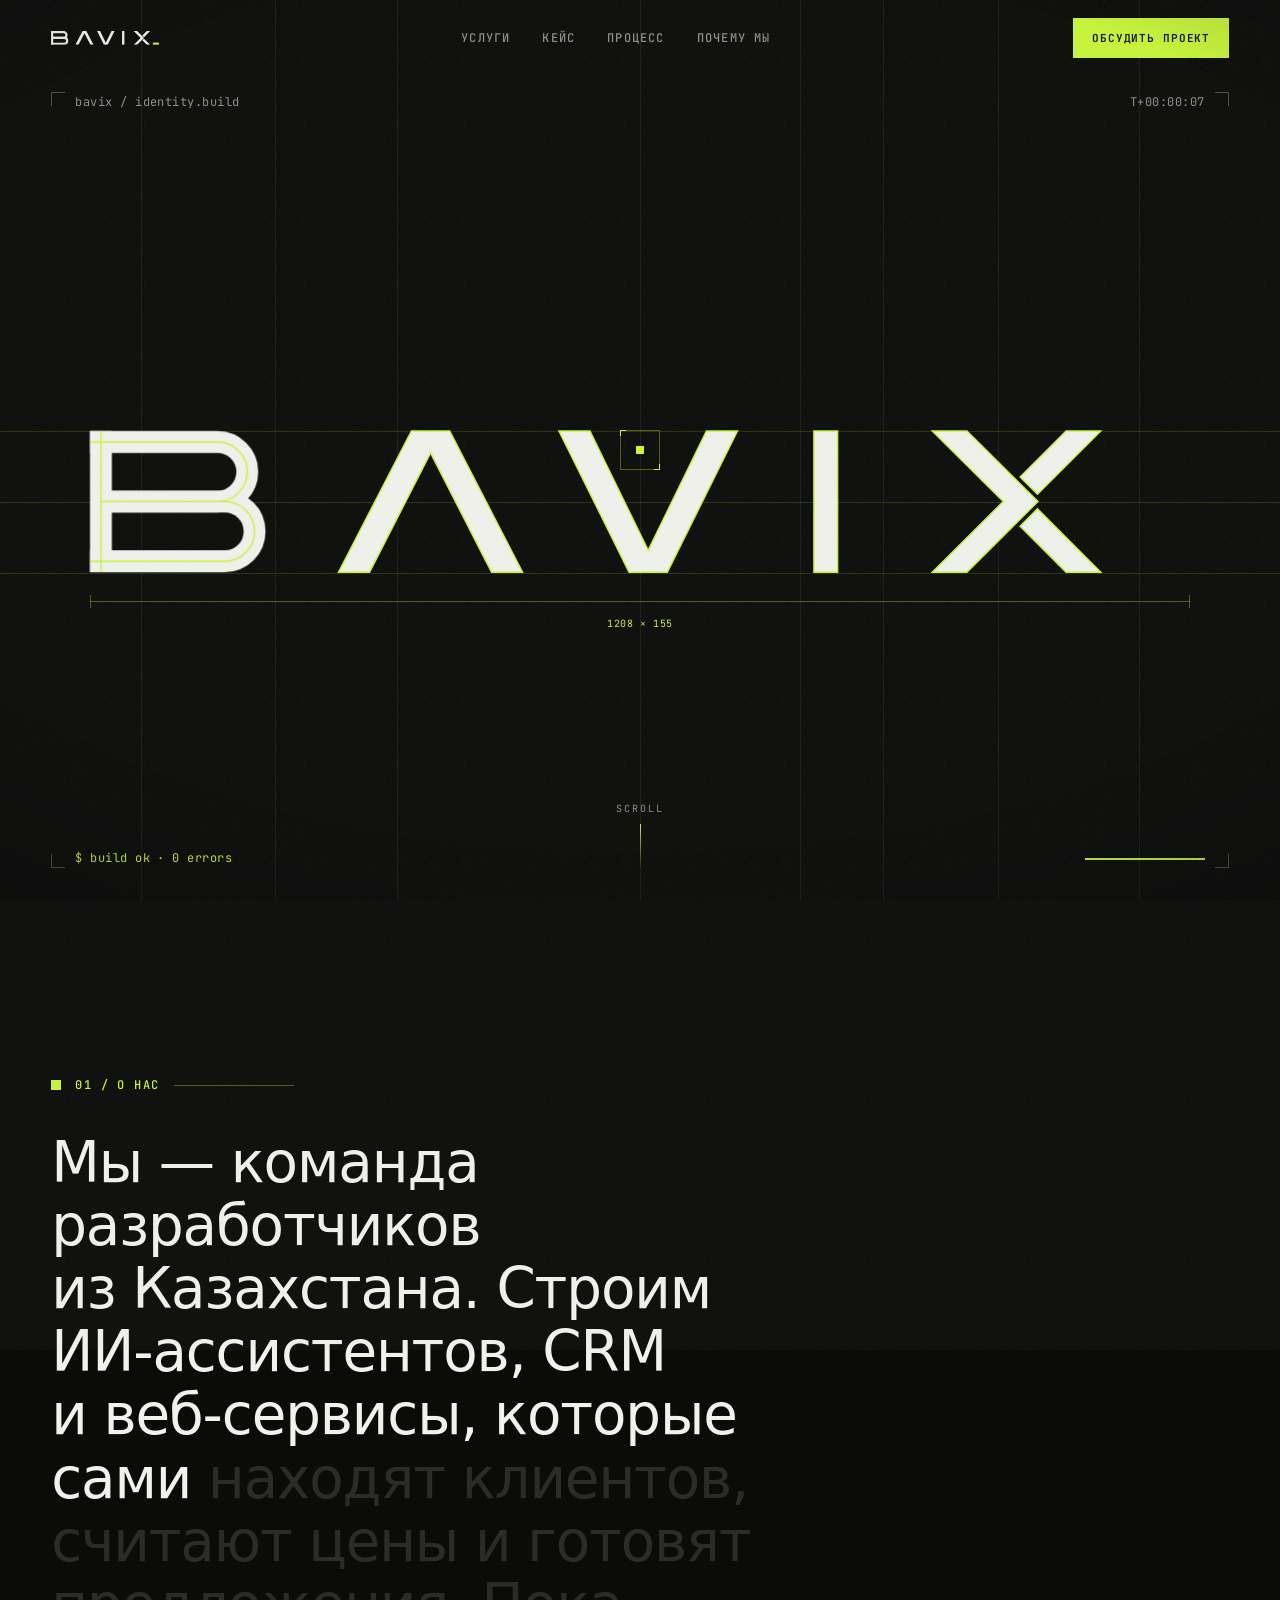
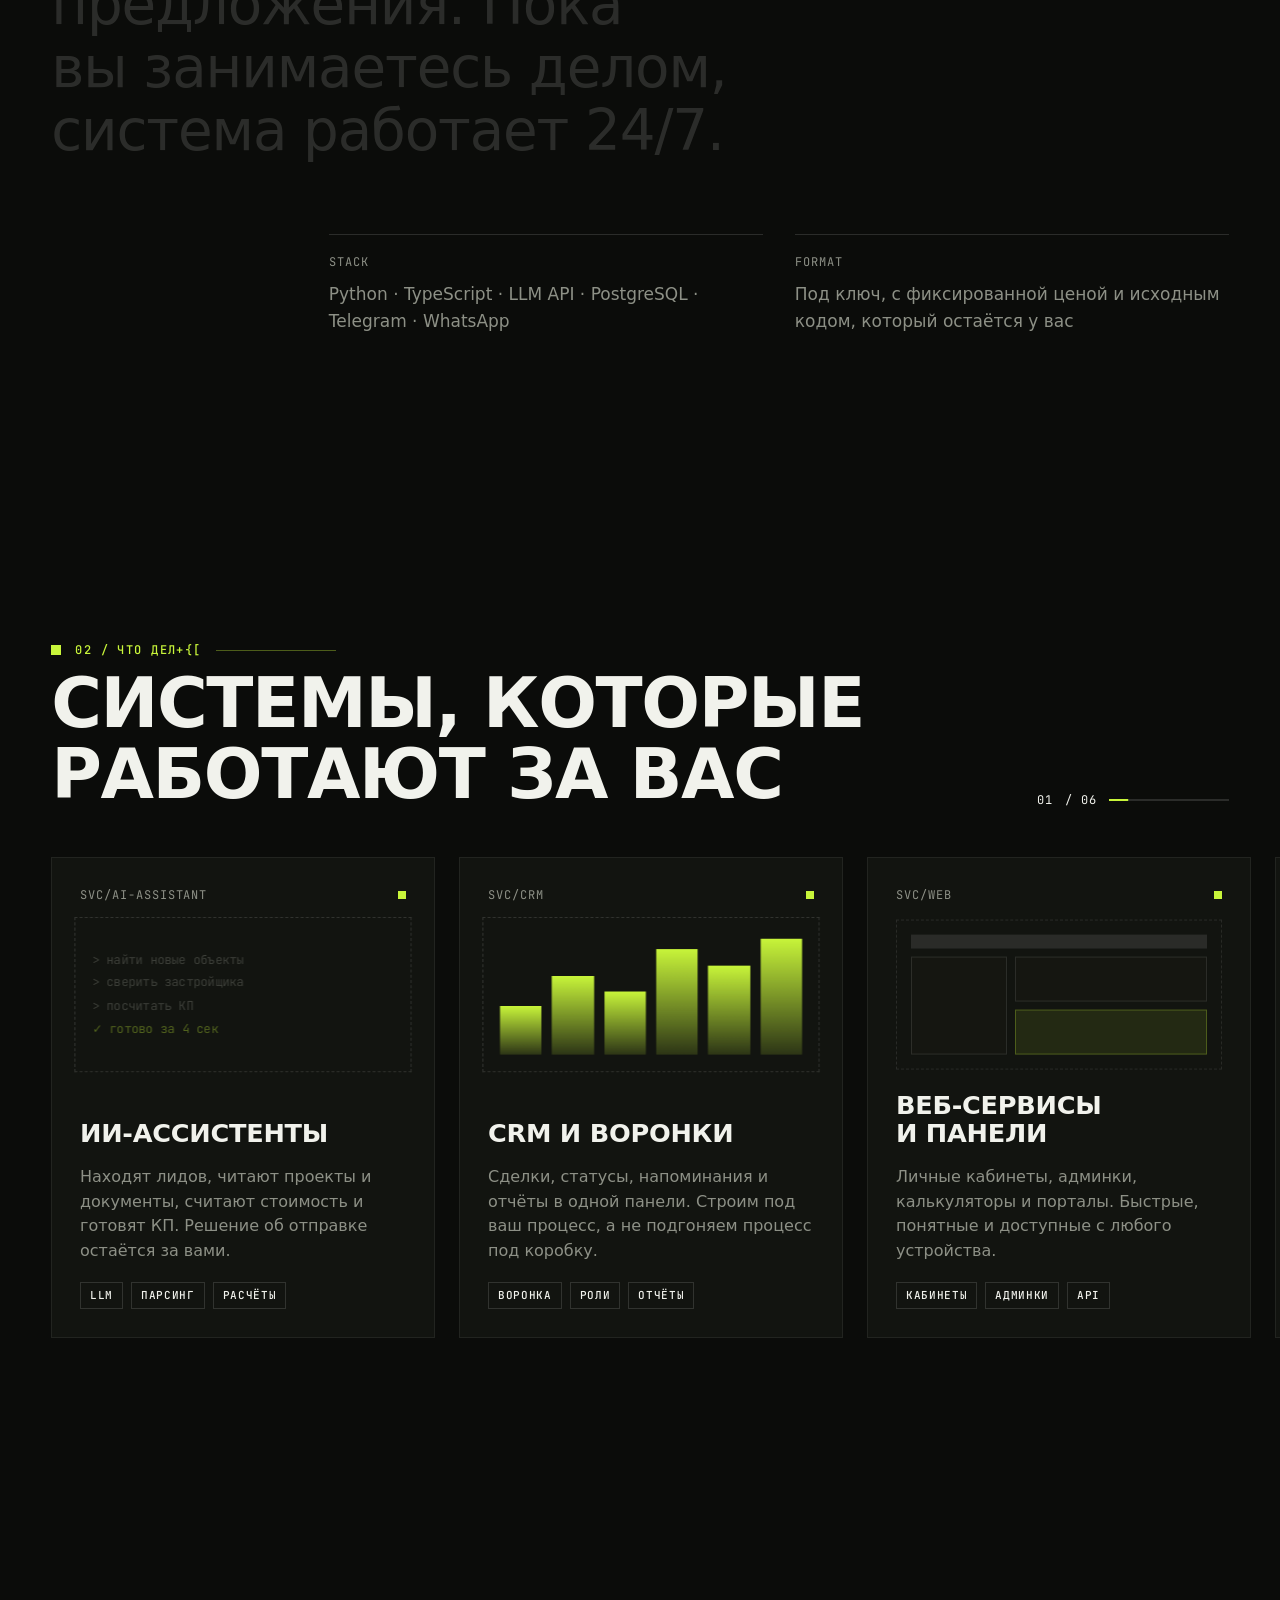
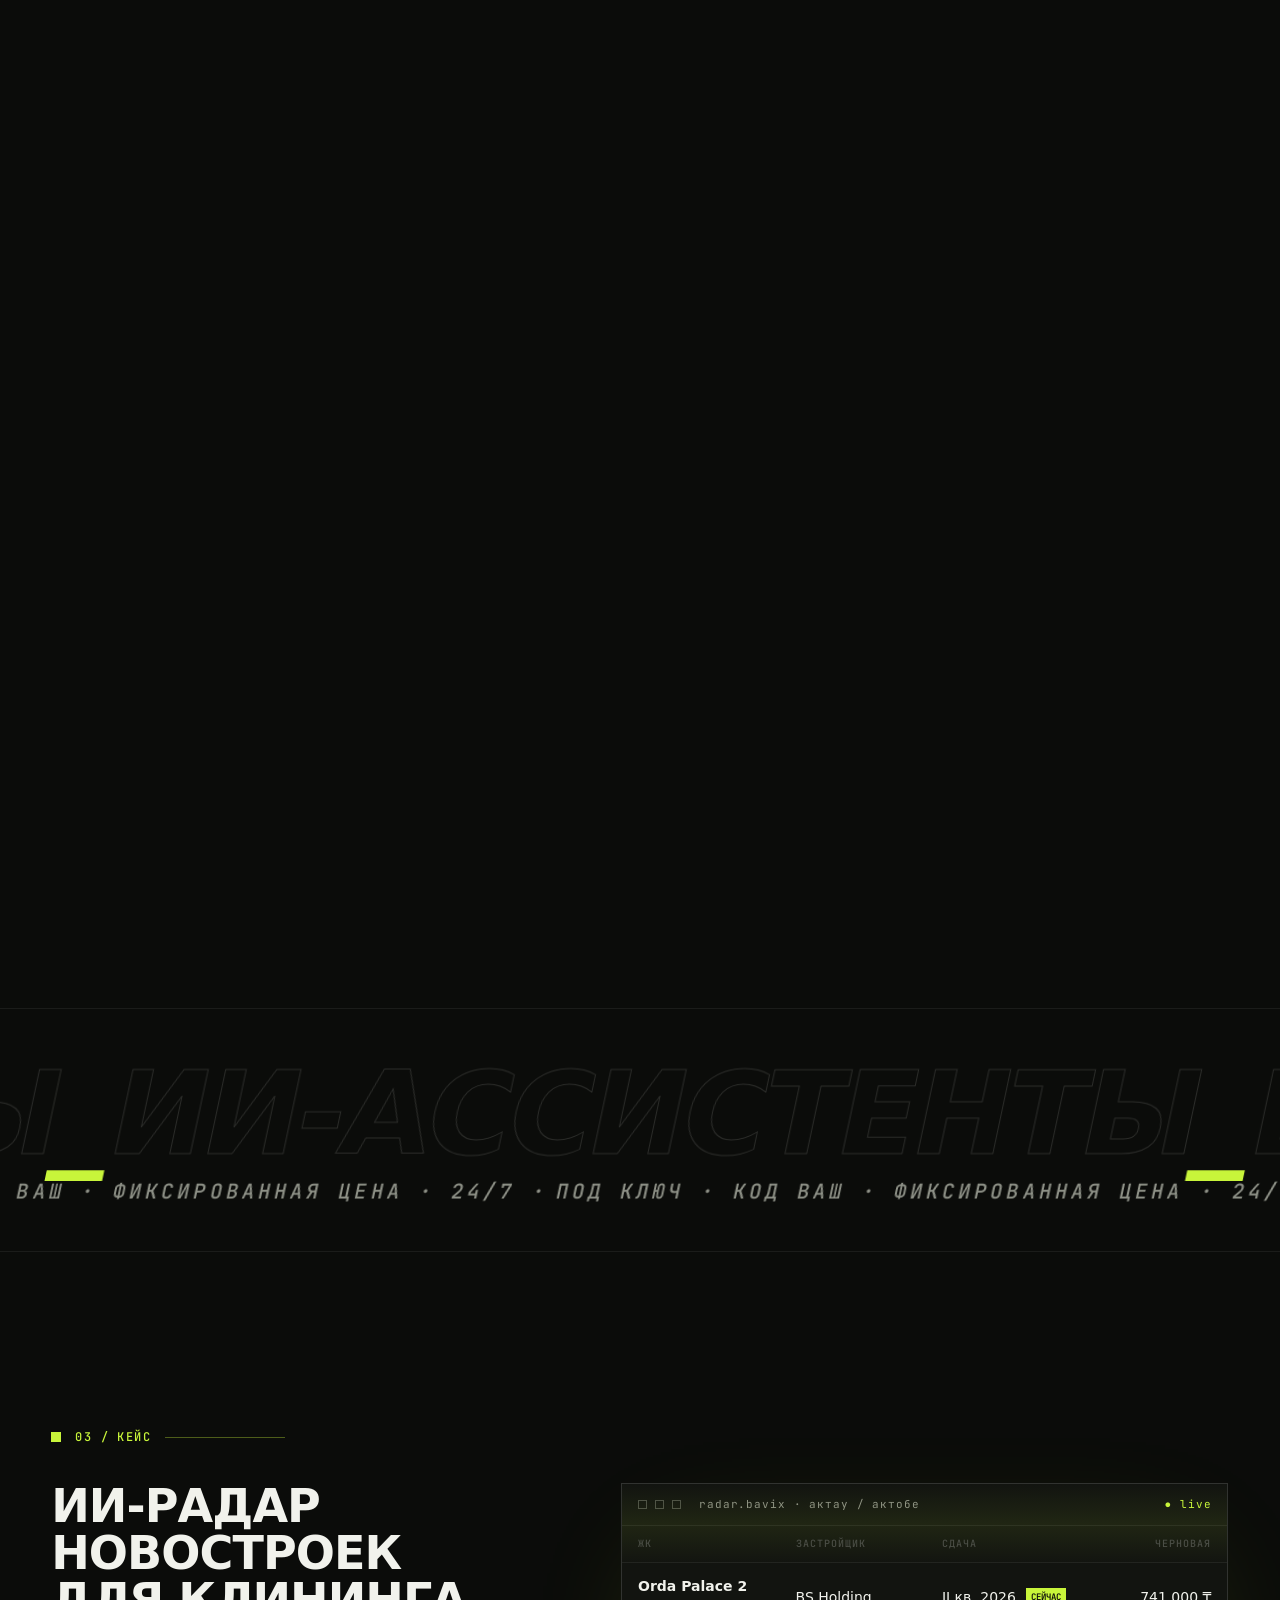
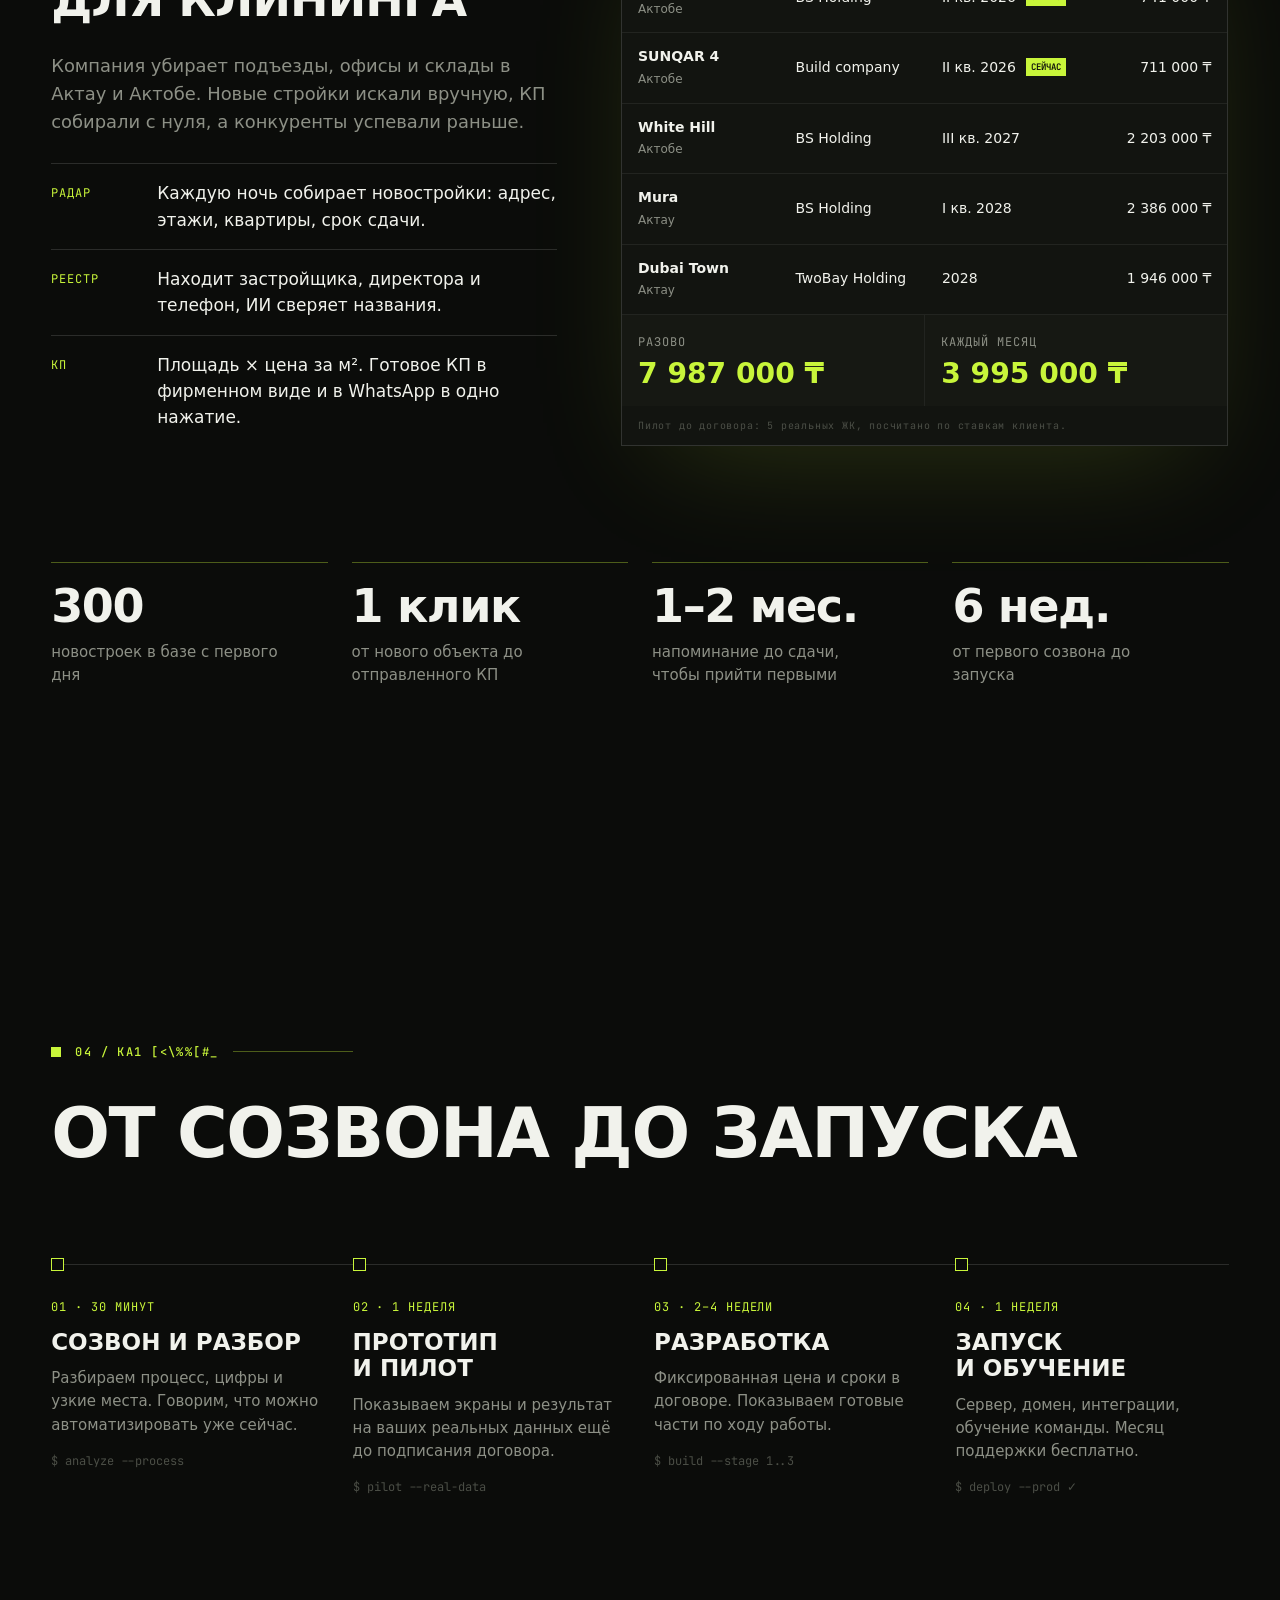
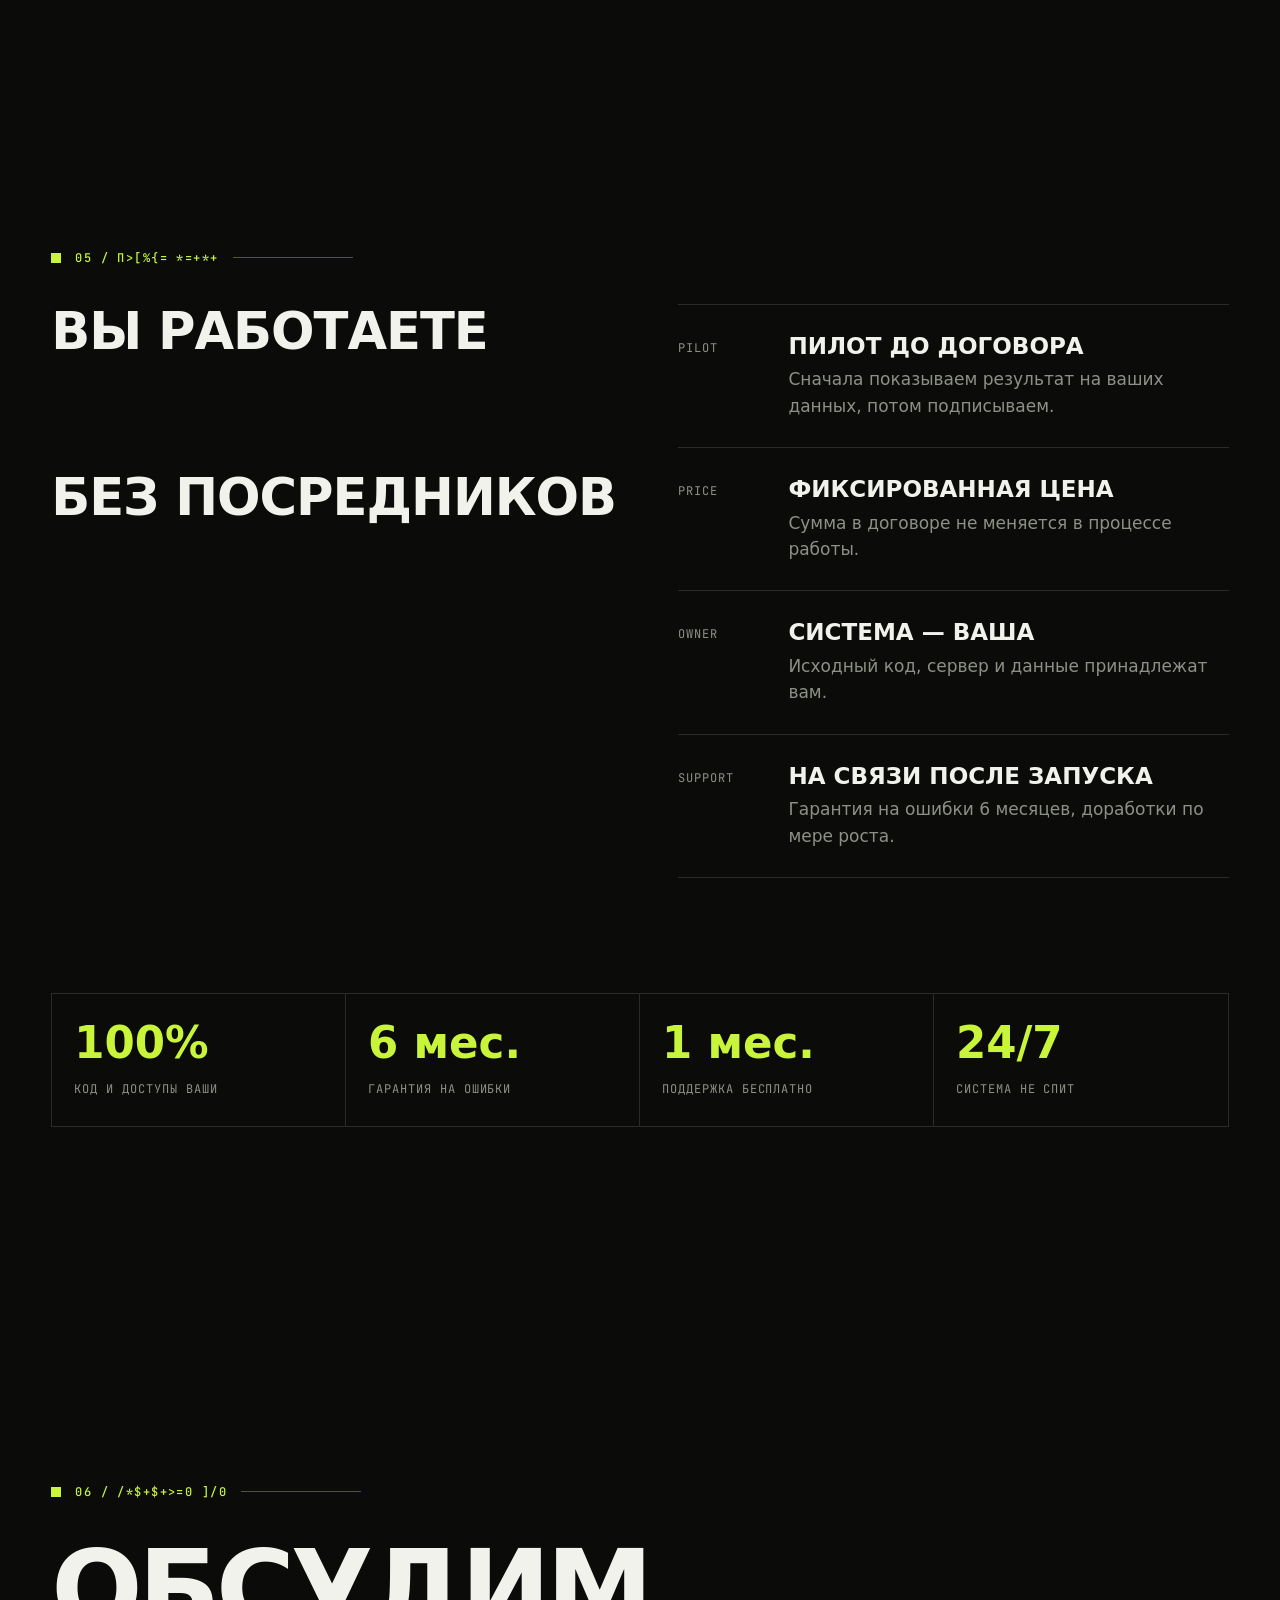
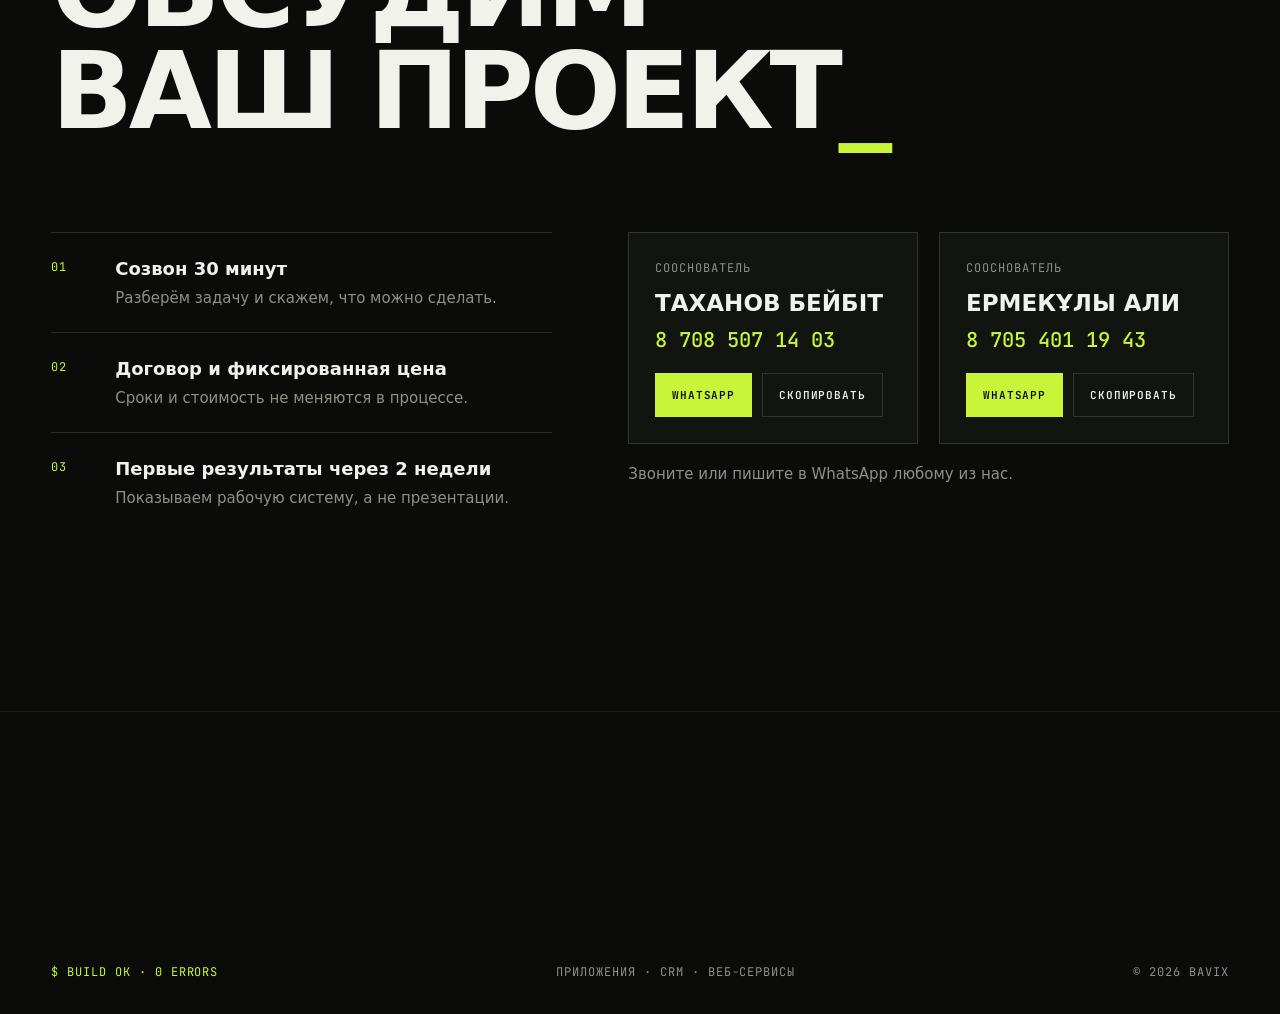
==== index.html @ ca57556e "Add BAVIX studio landing page Single-page site in the identity.build style from the brand video: ter" ====
<!doctype html>
<html lang="ru">
<head>
<meta charset="utf-8">
<meta name="viewport" content="width=device-width, initial-scale=1, viewport-fit=cover">
<title>BAVIX</title>
<meta name="description" content="BAVIX — студия разработки: ИИ-ассистенты, CRM, веб-сервисы и приложения для бизнеса в Казахстане.">
<meta name="theme-color" content="#0b0c0a">
<link rel="preload" href="assets/fonts/unbounded-cyrillic-700-normal.woff2" as="font" type="font/woff2" crossorigin>
<link rel="stylesheet" href="assets/fonts.css">
<link rel="stylesheet" href="assets/style.css">
</head>
<body class="is-loading">
<!--BODY-START-->
<svg width="0" height="0" style="position:absolute" aria-hidden="true">
  <defs>
    <symbol id="logo" viewBox="0 0 1208 155">
      <g fill="none" stroke="currentColor" stroke-width="24">
        <path d="M12 0V155"/>
        <path d="M0 12H140A32.75 32.75 0 0 1 140 77.5H12"/>
        <path d="M12 77.5H148A32.75 32.75 0 0 1 148 143H0"/>
      </g>
      <g fill="currentColor">
        <path d="M273 155L353 0H395L475 155H441L374 24L307 155Z"/>
        <path d="M515 0H549L613 131L677 0H711L634 155H592Z"/>
        <rect x="795" y="0" width="26" height="155"/>
        <path d="M925 0H963L1041 77.5L963 155H925L1003 77.5Z"/>
        <path d="M1072 0H1110L1040.5 69.5L1021.5 50.5Z"/>
        <path d="M1072 155H1110L1040.5 85.5L1021.5 104.5Z"/>
      </g>
      <rect class="logo-cursor" x="1140" y="130" width="68" height="25" fill="var(--accent)"/>
    </symbol>
  </defs>
</svg>

<canvas class="field" id="field" aria-hidden="true"></canvas>
<div class="grain" aria-hidden="true"></div>
<div class="cursor" aria-hidden="true"><span class="cursor__dot"></span><span class="cursor__ring"><span class="cursor__label"></span></span></div>

<header class="nav" id="nav">
  <a class="nav__logo" href="#top" aria-label="BAVIX — наверх"><svg><use href="#logo"/></svg></a>
  <nav class="nav__links" aria-label="Разделы">
    <a href="#services" data-scramble>услуги</a>
    <a href="#case" data-scramble>кейс</a>
    <a href="#process" data-scramble>процесс</a>
    <a href="#why" data-scramble>почему мы</a>
  </nav>
  <a class="btn btn--sm magnetic" href="#contact" data-cursor="↘"><span>Обсудить проект</span></a>
</header>

<main id="top">
  <!-- HERO: копия финального кадра identity.build -->
  <section class="hero" id="hero">
    <div class="hero__grid" aria-hidden="true">
      <i style="--x:11%"></i><i style="--x:21.5%"></i><i style="--x:31%"></i><i style="--x:50%"></i><i style="--x:62.5%"></i><i style="--x:69%"></i><i style="--x:78%"></i><i style="--x:89%"></i>
    </div>
    <div class="hud hud--tl"><span class="hud__corner"></span>bavix / identity.build</div>
    <div class="hud hud--tr"><span class="hud__corner"></span><span id="clock">T+00:00:00</span></div>
    <div class="hud hud--bl"><span class="hud__corner"></span><span id="status">$ build ok · 0 errors</span></div>
    <div class="hud hud--br"><span class="hud__corner"></span><span class="hud__bar"><i id="hudbar"></i></span></div>

    <div class="crosshair" aria-hidden="true">
      <i class="crosshair__v"></i><i class="crosshair__h"></i>
      <span class="crosshair__read" id="xy">X 0000 · Y 0000</span>
    </div>

    <div class="terminal" id="terminal" aria-hidden="true"><span class="terminal__prompt">&gt;</span><span class="terminal__cmd" id="termText"></span><span class="terminal__caret"></span></div>

    <div class="hero__stage">
      <div class="guides" aria-hidden="true">
        <div class="guide guide--cap"><span>CAP +155</span></div>
        <div class="guide guide--mid"><span>MID +77</span></div>
        <div class="guide guide--base"><span>BASE 0</span></div>
      </div>

      <h1 class="hero__logo" id="heroLogo" aria-label="BAVIX">
        <svg viewBox="0 0 1208 155" aria-hidden="true">
          <g class="L" data-depth="1.2">
            <g class="L__fill" fill="none" stroke="currentColor" stroke-width="24">
              <path d="M12 0V155"/><path d="M0 12H140A32.75 32.75 0 0 1 140 77.5H12"/><path d="M12 77.5H148A32.75 32.75 0 0 1 148 143H0"/>
            </g>
            <g class="L__line" fill="none"><path d="M12 0V155"/><path d="M0 12H140A32.75 32.75 0 0 1 140 77.5H12"/><path d="M12 77.5H148A32.75 32.75 0 0 1 148 143H0"/></g>
          </g>
          <g class="L" data-depth="-0.8">
            <path class="L__fill" d="M273 155L353 0H395L475 155H441L374 24L307 155Z"/>
            <path class="L__line" d="M273 155L353 0H395L475 155H441L374 24L307 155Z"/>
          </g>
          <g class="L" data-depth="1.6">
            <path class="L__fill" d="M515 0H549L613 131L677 0H711L634 155H592Z"/>
            <path class="L__line" d="M515 0H549L613 131L677 0H711L634 155H592Z"/>
          </g>
          <g class="L" data-depth="-1.3">
            <path class="L__fill" d="M795 0H821V155H795Z"/>
            <path class="L__line" d="M795 0H821V155H795Z"/>
          </g>
          <g class="L" data-depth="0.9">
            <path class="L__fill" d="M925 0H963L1041 77.5L963 155H925L1003 77.5Z M1072 0H1110L1040.5 69.5L1021.5 50.5Z M1072 155H1110L1040.5 85.5L1021.5 104.5Z"/>
            <path class="L__line" d="M925 0H963L1041 77.5L963 155H925L1003 77.5Z M1072 0H1110L1040.5 69.5L1021.5 50.5Z M1072 155H1110L1040.5 85.5L1021.5 104.5Z"/>
          </g>
          <rect class="hero__cursor" x="1140" y="130" width="68" height="25"/>
        </svg>
        <span class="hero__ghost hero__ghost--r" aria-hidden="true"><svg viewBox="0 0 1208 155"><use href="#logo"/></svg></span>
        <span class="hero__ghost hero__ghost--c" aria-hidden="true"><svg viewBox="0 0 1208 155"><use href="#logo"/></svg></span>
      </h1>

      <div class="dimension" aria-hidden="true"><i></i><span>1208 × 155</span></div>
      <p class="hero__tag" id="heroTag">приложения <b>·</b> crm <b>·</b> веб-сервисы <b>·</b> ии-ассистенты</p>
    </div>

    <a class="hero__scroll" href="#manifest" data-cursor="↓"><span>scroll</span><i></i></a>
  </section>

  <!-- 01 МАНИФЕСТ -->
  <section class="section manifest" id="manifest">
    <div class="label"><span data-scramble>01 / о нас</span></div>
    <p class="manifest__text" id="manifestText">Мы&nbsp;— команда разработчиков из&nbsp;Казахстана. Строим ИИ-ассистентов, CRM и&nbsp;веб-сервисы, которые сами находят клиентов, считают цены и&nbsp;готовят предложения. Пока вы&nbsp;занимаетесь делом, система работает 24/7.</p>
    <div class="manifest__meta">
      <div><span class="mono">stack</span><p>Python · TypeScript · LLM API · PostgreSQL · Telegram · WhatsApp</p></div>
      <div><span class="mono">format</span><p>Под ключ, с&nbsp;фиксированной ценой и&nbsp;исходным кодом, который остаётся у&nbsp;вас</p></div>
    </div>
  </section>

  <!-- 02 УСЛУГИ: горизонтальный скролл -->
  <section class="services" id="services">
    <div class="services__pin">
      <div class="services__head">
        <div class="label"><span data-scramble>02 / что делаем</span></div>
        <h2 class="h2">Системы, которые<br>работают за&nbsp;вас</h2>
        <div class="services__progress mono"><span id="svcCount">01</span> / 06 <i><b id="svcBar"></b></i></div>
      </div>
      <div class="services__track" id="svcTrack">
        <article class="card tilt" data-cursor="drag">
          <div class="card__top"><span class="mono">svc/ai-assistant</span><span class="card__ping"></span></div>
          <div class="card__viz viz-ai" aria-hidden="true"><span>&gt; найти новые объекты</span><span>&gt; сверить застройщика</span><span>&gt; посчитать КП</span><span class="ok">✓ готово за 4 сек</span></div>
          <h3>ИИ-ассистенты</h3>
          <p>Находят лидов, читают проекты и документы, считают стоимость и готовят КП. Решение об отправке остаётся за вами.</p>
          <div class="card__tags"><span>LLM</span><span>парсинг</span><span>расчёты</span></div>
        </article>
        <article class="card tilt" data-cursor="drag">
          <div class="card__top"><span class="mono">svc/crm</span><span class="card__ping"></span></div>
          <div class="card__viz viz-crm" aria-hidden="true"><i style="--h:40%"></i><i style="--h:65%"></i><i style="--h:52%"></i><i style="--h:88%"></i><i style="--h:74%"></i><i style="--h:96%"></i></div>
          <h3>CRM и воронки</h3>
          <p>Сделки, статусы, напоминания и отчёты в одной панели. Строим под ваш процесс, а не подгоняем процесс под коробку.</p>
          <div class="card__tags"><span>воронка</span><span>роли</span><span>отчёты</span></div>
        </article>
        <article class="card tilt" data-cursor="drag">
          <div class="card__top"><span class="mono">svc/web</span><span class="card__ping"></span></div>
          <div class="card__viz viz-web" aria-hidden="true"><b></b><i></i><i></i><i class="s"></i></div>
          <h3>Веб-сервисы и&nbsp;панели</h3>
          <p>Личные кабинеты, админки, калькуляторы и порталы. Быстрые, понятные и доступные с любого устройства.</p>
          <div class="card__tags"><span>кабинеты</span><span>админки</span><span>API</span></div>
        </article>
        <article class="card tilt" data-cursor="drag">
          <div class="card__top"><span class="mono">svc/bots</span><span class="card__ping"></span></div>
          <div class="card__viz viz-bot" aria-hidden="true"><span class="in">Новый объект: ЖК White Hill</span><span class="out">Отправить КП</span><span class="in">КП отправлено ✓</span></div>
          <h3>Telegram и&nbsp;WhatsApp</h3>
          <p>Уведомления о заявках, напоминания до сроков и отправка КП в одно нажатие прямо из мессенджера.</p>
          <div class="card__tags"><span>боты</span><span>уведомления</span><span>рассылки</span></div>
        </article>
        <article class="card tilt" data-cursor="drag">
          <div class="card__top"><span class="mono">svc/apps</span><span class="card__ping"></span></div>
          <div class="card__viz viz-app" aria-hidden="true"><b><i></i><i></i><i></i></b><b><i></i><i></i><i></i></b></div>
          <h3>Мобильные приложения</h3>
          <p>Приложения для клиентов и сотрудников под iOS и Android: заказы, учёт, выезды, push-уведомления.</p>
          <div class="card__tags"><span>iOS</span><span>Android</span><span>push</span></div>
        </article>
        <article class="card tilt" data-cursor="drag">
          <div class="card__top"><span class="mono">svc/data</span><span class="card__ping"></span></div>
          <div class="card__viz viz-data" aria-hidden="true"><span class="radar"></span></div>
          <h3>Сбор данных</h3>
          <p>Радары, которые каждую ночь проверяют сайты, каталоги и госреестры и присылают только новое и важное.</p>
          <div class="card__tags"><span>мониторинг</span><span>госреестр</span><span>24/7</span></div>
        </article>
      </div>
    </div>
  </section>

  <!-- МАРКИ -->
  <div class="marquee" aria-hidden="true">
    <div class="marquee__row" id="marquee1"><span>приложения<b>_</b>crm<b>_</b>веб-сервисы<b>_</b>ии-ассистенты<b>_</b>боты<b>_</b></span><span>приложения<b>_</b>crm<b>_</b>веб-сервисы<b>_</b>ии-ассистенты<b>_</b>боты<b>_</b></span></div>
    <div class="marquee__row marquee__row--alt" id="marquee2"><span>под ключ · код ваш · фиксированная цена · 24/7 · </span><span>под ключ · код ваш · фиксированная цена · 24/7 · </span></div>
  </div>

  <!-- 03 КЕЙС -->
  <section class="section case" id="case">
    <div class="label"><span data-scramble>03 / кейс</span></div>
    <div class="case__grid">
      <div class="case__copy">
        <h2 class="h2">ИИ-радар новостроек для&nbsp;клининга</h2>
        <p class="lead">Компания убирает подъезды, офисы и склады в Актау и Актобе. Новые стройки искали вручную, КП собирали с нуля, а конкуренты успевали раньше.</p>
        <ul class="steps">
          <li><span class="mono">радар</span>Каждую ночь собирает новостройки: адрес, этажи, квартиры, срок сдачи.</li>
          <li><span class="mono">реестр</span>Находит застройщика, директора и телефон, ИИ сверяет названия.</li>
          <li><span class="mono">кп</span>Площадь × цена за м². Готовое КП в фирменном виде и в WhatsApp в одно нажатие.</li>
        </ul>
      </div>

      <div class="app tilt tilt--soft" id="app">
        <div class="app__bar"><i></i><i></i><i></i><span class="mono">radar.bavix · актау / актобе</span><span class="app__live mono">● live</span></div>
        <div class="app__scan" aria-hidden="true"></div>
        <div class="app__table" role="table" aria-label="Объекты, найденные в пилоте">
          <div class="app__row app__row--head" role="row"><span role="columnheader">ЖК</span><span role="columnheader">застройщик</span><span role="columnheader">сдача</span><span role="columnheader" class="r">черновая</span></div>
          <div class="app__row" role="row"><span role="cell"><b>Orda Palace 2</b><small>Актобе</small></span><span role="cell">BS Holding</span><span role="cell">II кв. 2026 <em>сейчас</em></span><span role="cell" class="r">741 000 ₸</span></div>
          <div class="app__row" role="row"><span role="cell"><b>SUNQAR 4</b><small>Актобе</small></span><span role="cell">Build company</span><span role="cell">II кв. 2026 <em>сейчас</em></span><span role="cell" class="r">711 000 ₸</span></div>
          <div class="app__row" role="row"><span role="cell"><b>White Hill</b><small>Актобе</small></span><span role="cell">BS Holding</span><span role="cell">III кв. 2027</span><span role="cell" class="r">2 203 000 ₸</span></div>
          <div class="app__row" role="row"><span role="cell"><b>Mura</b><small>Актау</small></span><span role="cell">BS Holding</span><span role="cell">I кв. 2028</span><span role="cell" class="r">2 386 000 ₸</span></div>
          <div class="app__row" role="row"><span role="cell"><b>Dubai Town</b><small>Актау</small></span><span role="cell">TwoBay Holding</span><span role="cell">2028</span><span role="cell" class="r">1 946 000 ₸</span></div>
        </div>
        <div class="app__totals">
          <div><span class="mono">разово</span><b><span class="count" data-to="7987000">7 987 000</span> ₸</b></div>
          <div><span class="mono">каждый месяц</span><b><span class="count" data-to="3995000">3 995 000</span> ₸</b></div>
        </div>
        <p class="app__note mono">Пилот до договора: 5 реальных ЖК, посчитано по ставкам клиента.</p>
      </div>
    </div>

    <div class="stats">
      <div class="stat"><b><span class="count" data-to="300">300</span></b><p>новостроек в базе с первого дня</p></div>
      <div class="stat"><b>1&nbsp;клик</b><p>от нового объекта до отправленного КП</p></div>
      <div class="stat"><b>1–2&nbsp;мес.</b><p>напоминание до сдачи, чтобы прийти первыми</p></div>
      <div class="stat"><b><span class="count" data-to="6">6</span>&nbsp;нед.</b><p>от первого созвона до запуска</p></div>
    </div>
  </section>

  <!-- 04 ПРОЦЕСС -->
  <section class="section process" id="process">
    <div class="label"><span data-scramble>04 / как работаем</span></div>
    <h2 class="h2">От созвона до&nbsp;запуска</h2>
    <div class="timeline" id="timeline">
      <div class="timeline__rail" aria-hidden="true"><i id="rail"></i></div>
      <ol class="timeline__list">
        <li class="tstep"><span class="tstep__dot"></span><span class="mono tstep__n">01 · 30 минут</span><h3>Созвон и&nbsp;разбор</h3><p>Разбираем процесс, цифры и узкие места. Говорим, что можно автоматизировать уже сейчас.</p><code>$ analyze --process</code></li>
        <li class="tstep"><span class="tstep__dot"></span><span class="mono tstep__n">02 · 1 неделя</span><h3>Прототип и&nbsp;пилот</h3><p>Показываем экраны и результат на ваших реальных данных ещё до подписания договора.</p><code>$ pilot --real-data</code></li>
        <li class="tstep"><span class="tstep__dot"></span><span class="mono tstep__n">03 · 2–4 недели</span><h3>Разработка</h3><p>Фиксированная цена и сроки в договоре. Показываем готовые части по ходу работы.</p><code>$ build --stage 1..3</code></li>
        <li class="tstep"><span class="tstep__dot"></span><span class="mono tstep__n">04 · 1 неделя</span><h3>Запуск и&nbsp;обучение</h3><p>Сервер, домен, интеграции, обучение команды. Месяц поддержки бесплатно.</p><code>$ deploy --prod ✓</code></li>
      </ol>
    </div>
  </section>

  <!-- 05 ПОЧЕМУ -->
  <section class="section why" id="why">
    <div class="label"><span data-scramble>05 / почему bavix</span></div>
    <div class="why__grid">
      <h2 class="why__big">Вы работаете <mark>напрямую с&nbsp;разработчиками</mark> без&nbsp;посредников</h2>
      <div class="why__list">
        <div class="why__item"><span class="mono">pilot</span><h3>Пилот до договора</h3><p>Сначала показываем результат на ваших данных, потом подписываем.</p></div>
        <div class="why__item"><span class="mono">price</span><h3>Фиксированная цена</h3><p>Сумма в договоре не меняется в процессе работы.</p></div>
        <div class="why__item"><span class="mono">owner</span><h3>Система — ваша</h3><p>Исходный код, сервер и данные принадлежат вам.</p></div>
        <div class="why__item"><span class="mono">support</span><h3>На связи после запуска</h3><p>Гарантия на ошибки 6 месяцев, доработки по мере роста.</p></div>
      </div>
    </div>
    <div class="nums">
      <div><b><span class="count" data-to="100">100</span>%</b><span class="mono">код и доступы ваши</span></div>
      <div><b><span class="count" data-to="6">6</span> мес.</b><span class="mono">гарантия на ошибки</span></div>
      <div><b>1 мес.</b><span class="mono">поддержка бесплатно</span></div>
      <div><b>24/7</b><span class="mono">система не спит</span></div>
    </div>
  </section>

  <!-- 06 КОНТАКТ -->
  <section class="section contact" id="contact">
    <div class="label"><span data-scramble>06 / следующий шаг</span></div>
    <h2 class="contact__title">Обсудим ваш проект<span class="blink">_</span></h2>
    <div class="contact__grid">
      <ol class="next">
        <li><span class="mono">01</span><div><b>Созвон 30 минут</b><p>Разберём задачу и скажем, что можно сделать.</p></div></li>
        <li><span class="mono">02</span><div><b>Договор и фиксированная цена</b><p>Сроки и стоимость не меняются в процессе.</p></div></li>
        <li><span class="mono">03</span><div><b>Первые результаты через 2 недели</b><p>Показываем рабочую систему, а не презентации.</p></div></li>
      </ol>
      <div class="people">
        <div class="person tilt tilt--soft">
          <span class="mono">сооснователь</span>
          <h3>Таханов Бейбіт</h3>
          <p class="person__phone" id="ph1">8 708 507 14 03</p>
          <div class="person__actions">
            <a class="btn magnetic" href="https://wa.me/77085071403" target="_blank" rel="noopener" data-cursor="wa"><span>WhatsApp</span></a>
            <button class="btn btn--ghost copy" type="button" data-copy="ph1" data-cursor="copy"><span>Скопировать</span></button>
          </div>
        </div>
        <div class="person tilt tilt--soft">
          <span class="mono">сооснователь</span>
          <h3>Ермекұлы Али</h3>
          <p class="person__phone" id="ph2">8 705 401 19 43</p>
          <div class="person__actions">
            <a class="btn magnetic" href="https://wa.me/77054011943" target="_blank" rel="noopener" data-cursor="wa"><span>WhatsApp</span></a>
            <button class="btn btn--ghost copy" type="button" data-copy="ph2" data-cursor="copy"><span>Скопировать</span></button>
          </div>
        </div>
        <p class="people__note">Звоните или пишите в WhatsApp любому из нас.</p>
      </div>
    </div>
  </section>
</main>

<footer class="footer">
  <div class="footer__logo" id="footLogo"><svg viewBox="0 0 1208 155" role="img" aria-label="BAVIX"><use href="#logo"/></svg></div>
  <div class="footer__row mono">
    <span>$ build ok · 0 errors</span>
    <span>приложения · crm · веб-сервисы</span>
    <span>© 2026 bavix</span>
  </div>
</footer>

<script src="assets/vendor/gsap.min.js"></script>
<script src="assets/vendor/ScrollTrigger.min.js"></script>
<script src="assets/vendor/lenis.min.js"></script>
<script src="assets/main.js"></script>
<!--BODY-END-->
</body>
</html>
---- assets/fonts.css ----
/* Шрифты подключены локально (@fontsource, OFL). */
@font-face{font-family:'Unbounded';font-style:normal;font-weight:500;font-display:swap;src:url(fonts/unbounded-cyrillic-500-normal.woff2) format('woff2');unicode-range:U+0301, U+0400-045F, U+0490-0491, U+04B0-04B1, U+2116;}
@font-face{font-family:'Unbounded';font-style:normal;font-weight:500;font-display:swap;src:url(fonts/unbounded-latin-500-normal.woff2) format('woff2');unicode-range:U+0000-00FF, U+0131, U+0152-0153, U+02BB-02BC, U+02C6, U+02DA, U+02DC, U+0304, U+0308, U+0329, U+2000-206F, U+20AC, U+20B8, U+2122, U+2191, U+2193, U+2212, U+2215, U+FEFF, U+FFFD;}
@font-face{font-family:'Unbounded';font-style:normal;font-weight:700;font-display:swap;src:url(fonts/unbounded-cyrillic-700-normal.woff2) format('woff2');unicode-range:U+0301, U+0400-045F, U+0490-0491, U+04B0-04B1, U+2116;}
@font-face{font-family:'Unbounded';font-style:normal;font-weight:700;font-display:swap;src:url(fonts/unbounded-latin-700-normal.woff2) format('woff2');unicode-range:U+0000-00FF, U+0131, U+0152-0153, U+02BB-02BC, U+02C6, U+02DA, U+02DC, U+0304, U+0308, U+0329, U+2000-206F, U+20AC, U+20B8, U+2122, U+2191, U+2193, U+2212, U+2215, U+FEFF, U+FFFD;}
@font-face{font-family:'Unbounded';font-style:normal;font-weight:900;font-display:swap;src:url(fonts/unbounded-cyrillic-900-normal.woff2) format('woff2');unicode-range:U+0301, U+0400-045F, U+0490-0491, U+04B0-04B1, U+2116;}
@font-face{font-family:'Unbounded';font-style:normal;font-weight:900;font-display:swap;src:url(fonts/unbounded-latin-900-normal.woff2) format('woff2');unicode-range:U+0000-00FF, U+0131, U+0152-0153, U+02BB-02BC, U+02C6, U+02DA, U+02DC, U+0304, U+0308, U+0329, U+2000-206F, U+20AC, U+20B8, U+2122, U+2191, U+2193, U+2212, U+2215, U+FEFF, U+FFFD;}
@font-face{font-family:'Onest';font-style:normal;font-weight:400;font-display:swap;src:url(fonts/onest-cyrillic-400-normal.woff2) format('woff2');unicode-range:U+0301, U+0400-045F, U+0490-0491, U+04B0-04B1, U+2116;}
@font-face{font-family:'Onest';font-style:normal;font-weight:400;font-display:swap;src:url(fonts/onest-latin-400-normal.woff2) format('woff2');unicode-range:U+0000-00FF, U+0131, U+0152-0153, U+02BB-02BC, U+02C6, U+02DA, U+02DC, U+0304, U+0308, U+0329, U+2000-206F, U+20AC, U+20B8, U+2122, U+2191, U+2193, U+2212, U+2215, U+FEFF, U+FFFD;}
@font-face{font-family:'Onest';font-style:normal;font-weight:500;font-display:swap;src:url(fonts/onest-cyrillic-500-normal.woff2) format('woff2');unicode-range:U+0301, U+0400-045F, U+0490-0491, U+04B0-04B1, U+2116;}
@font-face{font-family:'Onest';font-style:normal;font-weight:500;font-display:swap;src:url(fonts/onest-latin-500-normal.woff2) format('woff2');unicode-range:U+0000-00FF, U+0131, U+0152-0153, U+02BB-02BC, U+02C6, U+02DA, U+02DC, U+0304, U+0308, U+0329, U+2000-206F, U+20AC, U+20B8, U+2122, U+2191, U+2193, U+2212, U+2215, U+FEFF, U+FFFD;}
@font-face{font-family:'Onest';font-style:normal;font-weight:600;font-display:swap;src:url(fonts/onest-cyrillic-600-normal.woff2) format('woff2');unicode-range:U+0301, U+0400-045F, U+0490-0491, U+04B0-04B1, U+2116;}
@font-face{font-family:'Onest';font-style:normal;font-weight:600;font-display:swap;src:url(fonts/onest-latin-600-normal.woff2) format('woff2');unicode-range:U+0000-00FF, U+0131, U+0152-0153, U+02BB-02BC, U+02C6, U+02DA, U+02DC, U+0304, U+0308, U+0329, U+2000-206F, U+20AC, U+20B8, U+2122, U+2191, U+2193, U+2212, U+2215, U+FEFF, U+FFFD;}
@font-face{font-family:'JetBrains Mono';font-style:normal;font-weight:400;font-display:swap;src:url(fonts/jetbrains-mono-cyrillic-400-normal.woff2) format('woff2');unicode-range:U+0301, U+0400-045F, U+0490-0491, U+04B0-04B1, U+2116;}
@font-face{font-family:'JetBrains Mono';font-style:normal;font-weight:400;font-display:swap;src:url(fonts/jetbrains-mono-latin-400-normal.woff2) format('woff2');unicode-range:U+0000-00FF, U+0131, U+0152-0153, U+02BB-02BC, U+02C6, U+02DA, U+02DC, U+0304, U+0308, U+0329, U+2000-206F, U+20AC, U+20B8, U+2122, U+2191, U+2193, U+2212, U+2215, U+FEFF, U+FFFD;}
@font-face{font-family:'JetBrains Mono';font-style:normal;font-weight:500;font-display:swap;src:url(fonts/jetbrains-mono-cyrillic-500-normal.woff2) format('woff2');unicode-range:U+0301, U+0400-045F, U+0490-0491, U+04B0-04B1, U+2116;}
@font-face{font-family:'JetBrains Mono';font-style:normal;font-weight:500;font-display:swap;src:url(fonts/jetbrains-mono-latin-500-normal.woff2) format('woff2');unicode-range:U+0000-00FF, U+0131, U+0152-0153, U+02BB-02BC, U+02C6, U+02DA, U+02DC, U+0304, U+0308, U+0329, U+2000-206F, U+20AC, U+20B8, U+2122, U+2191, U+2193, U+2212, U+2215, U+FEFF, U+FFFD;}
@font-face{font-family:'JetBrains Mono';font-style:normal;font-weight:600;font-display:swap;src:url(fonts/jetbrains-mono-cyrillic-600-normal.woff2) format('woff2');unicode-range:U+0301, U+0400-045F, U+0490-0491, U+04B0-04B1, U+2116;}
@font-face{font-family:'JetBrains Mono';font-style:normal;font-weight:600;font-display:swap;src:url(fonts/jetbrains-mono-latin-600-normal.woff2) format('woff2');unicode-range:U+0000-00FF, U+0131, U+0152-0153, U+02BB-02BC, U+02C6, U+02DA, U+02DC, U+0304, U+0308, U+0329, U+2000-206F, U+20AC, U+20B8, U+2122, U+2191, U+2193, U+2212, U+2215, U+FEFF, U+FFFD;}
@font-face{font-family:'JetBrains Mono';font-style:normal;font-weight:700;font-display:swap;src:url(fonts/jetbrains-mono-cyrillic-700-normal.woff2) format('woff2');unicode-range:U+0301, U+0400-045F, U+0490-0491, U+04B0-04B1, U+2116;}
@font-face{font-family:'JetBrains Mono';font-style:normal;font-weight:700;font-display:swap;src:url(fonts/jetbrains-mono-latin-700-normal.woff2) format('woff2');unicode-range:U+0000-00FF, U+0131, U+0152-0153, U+02BB-02BC, U+02C6, U+02DA, U+02DC, U+0304, U+0308, U+0329, U+2000-206F, U+20AC, U+20B8, U+2122, U+2191, U+2193, U+2212, U+2215, U+FEFF, U+FFFD;}
---- assets/style.css ----
/* Layout: один тёмный «чертёжный» холст identity.build — сетка построения, HUD-подписи по углам, лаймовый курсор как единственный акцент. */
:root {
  --bg: #0b0c0a;
  --bg-2: #121410;
  --panel: #161813;
  --fg: #f1f2ec;
  --mute: #8d9086;
  --dim: #4b4e46;
  --line: rgba(241, 242, 236, 0.07);
  --line-2: rgba(241, 242, 236, 0.14);
  --accent: #c8f53a;
  --accent-dim: rgba(200, 245, 58, 0.35);
  --accent-faint: rgba(200, 245, 58, 0.12);
  --ink: #0b0c0a;
  --red: #ff3b5c;
  --cyan: #36e2ff;

  --f-display: "Unbounded", "Arial Black", system-ui, sans-serif;
  --f-body: "Onest", "Segoe UI", system-ui, -apple-system, sans-serif;
  --f-mono: "JetBrains Mono", ui-monospace, "SFMono-Regular", Menlo, Consolas, monospace;

  --gutter: clamp(16px, 4vw, 56px);
  --ease: cubic-bezier(.2, .8, .2, 1);
  color-scheme: dark;
}

*, *::before, *::after { box-sizing: border-box; }
html { -webkit-text-size-adjust: 100%; }
html.lenis, html.lenis body { height: auto; }
.lenis.lenis-smooth { scroll-behavior: auto !important; }
body {
  margin: 0;
  background: var(--bg);
  color: var(--fg);
  font: 400 17px/1.55 var(--f-body);
  overflow-x: hidden;
  -webkit-font-smoothing: antialiased;
}
::selection { background: var(--accent); color: var(--ink); }
a { color: inherit; text-decoration: none; }
img, svg { max-width: 100%; }
h1, h2, h3 { margin: 0; text-wrap: balance; }
p { margin: 0; }
:focus-visible { outline: 2px solid var(--accent); outline-offset: 3px; }
.mono { font-family: var(--f-mono); font-size: 12px; letter-spacing: .08em; text-transform: uppercase; color: var(--mute); }

/* ---------- фон: интерактивное поле точек, зерно, виньетка ---------- */
.field { position: fixed; inset: 0; width: 100%; height: 100%; z-index: 0; pointer-events: none; }
.grain {
  position: fixed; inset: -50%; contain: strict; z-index: 60; pointer-events: none; opacity: .07;
  background-image: url("data:image/svg+xml,%3Csvg xmlns='http://www.w3.org/2000/svg' width='160' height='160'%3E%3Cfilter id='n'%3E%3CfeTurbulence type='fractalNoise' baseFrequency='.9' numOctaves='2' stitchTiles='stitch'/%3E%3C/filter%3E%3Crect width='100%25' height='100%25' filter='url(%23n)'/%3E%3C/svg%3E");
  animation: grain 1s steps(6) infinite;
}
body::after {
  content: ""; position: fixed; inset: 0; z-index: 59; pointer-events: none;
  background: radial-gradient(120% 90% at 50% 45%, transparent 55%, rgba(0, 0, 0, .55) 100%);
}
@keyframes grain {
  0% { transform: translate(0, 0); } 20% { transform: translate(-6%, 4%); } 40% { transform: translate(5%, -3%); }
  60% { transform: translate(-3%, -6%); } 80% { transform: translate(6%, 5%); } 100% { transform: translate(0, 0); }
}
main, .footer, .nav { position: relative; z-index: 2; }

/* ---------- курсор ---------- */
.cursor { position: fixed; left: 0; top: 0; z-index: 80; pointer-events: none; display: none; }
.has-cursor .cursor { display: block; }
.has-cursor, .has-cursor a, .has-cursor button { cursor: none; }
.cursor__dot { position: absolute; width: 8px; height: 8px; margin: -4px 0 0 -4px; background: var(--accent); }
.cursor__ring {
  position: absolute; width: 40px; height: 40px; margin: -20px 0 0 -20px;
  border: 1px solid var(--accent-dim); display: grid; place-items: center;
  transition: width .35s var(--ease), height .35s var(--ease), margin .35s var(--ease), background .35s, border-color .35s;
}
.cursor__ring::before, .cursor__ring::after { content: ""; position: absolute; width: 6px; height: 6px; border: 1px solid var(--accent); }
.cursor__ring::before { left: -1px; top: -1px; border-width: 1px 0 0 1px; }
.cursor__ring::after { right: -1px; bottom: -1px; border-width: 0 1px 1px 0; }
.cursor__label { font: 500 11px/1 var(--f-mono); text-transform: uppercase; letter-spacing: .08em; color: var(--ink); opacity: 0; transition: opacity .2s; }
.cursor.is-active .cursor__ring { width: 76px; height: 76px; margin: -38px 0 0 -38px; background: var(--accent); border-color: var(--accent); }
.cursor.is-active .cursor__label { opacity: 1; }
.cursor.is-active .cursor__dot { opacity: 0; }

/* ---------- навигация ---------- */
.nav {
  position: fixed; left: 0; right: 0; top: 0; z-index: 50;
  display: flex; align-items: center; justify-content: space-between; gap: 24px;
  padding: calc(18px + env(safe-area-inset-top, 0px)) var(--gutter) 18px;
  transition: transform .5s var(--ease), background .4s, backdrop-filter .4s;
}
.nav.is-scrolled { background: rgba(11, 12, 10, .72); backdrop-filter: blur(12px); -webkit-backdrop-filter: blur(12px); border-bottom: 1px solid var(--line); }
.nav.is-hidden { transform: translateY(-110%); }
.nav__logo { display: block; width: 108px; color: var(--fg); }
.nav__logo svg { display: block; width: 100%; height: auto; aspect-ratio: 1208 / 155; }
.nav__links { display: flex; gap: 32px; }
.nav__links a { font: 500 12px/1 var(--f-mono); text-transform: uppercase; letter-spacing: .1em; color: var(--mute); transition: color .2s; }
.nav__links a:hover { color: var(--accent); }
@media (max-width: 860px) { .nav__links { display: none; } }

/* ---------- кнопки ---------- */
.btn {
  position: relative; display: inline-flex; align-items: center; justify-content: center; gap: 10px;
  height: 52px; padding: 0 26px; border: 1px solid var(--accent); background: var(--accent); color: var(--ink);
  font: 600 13px/1 var(--f-mono); text-transform: uppercase; letter-spacing: .08em;
  overflow: hidden; isolation: isolate; cursor: pointer; will-change: transform;
}
.btn::before { content: ""; position: absolute; inset: 0; background: var(--fg); transform: translateY(101%); transition: transform .45s var(--ease); z-index: -1; }
.btn:hover::before { transform: translateY(0); }
.btn span { display: inline-block; pointer-events: none; }
.btn--sm { height: 40px; padding: 0 18px; font-size: 11px; }
.btn--ghost { background: transparent; color: var(--fg); border-color: var(--line-2); }
.btn--ghost:hover { color: var(--ink); }

/* ---------- HERO ---------- */
.hero {
  position: relative; min-height: 100svh; display: grid; place-items: center;
  padding: 120px var(--gutter) 120px; overflow: hidden;
}
.hero__grid i { position: absolute; top: 0; bottom: 0; left: var(--x); width: 1px; background: var(--line); transform-origin: top; }
.hud {
  position: absolute; z-index: 3; display: flex; align-items: center; gap: 10px;
  font: 400 12px/1 var(--f-mono); color: var(--mute); letter-spacing: .04em;
}
.hud__corner { width: 14px; height: 14px; border: 1px solid var(--dim); }
.hud--tl { left: var(--gutter); top: 96px; } .hud--tl .hud__corner { border-width: 1px 0 0 1px; align-self: flex-start; margin-top: -4px; }
.hud--tr { right: var(--gutter); top: 96px; flex-direction: row-reverse; } .hud--tr .hud__corner { border-width: 1px 1px 0 0; align-self: flex-start; margin-top: -4px; }
.hud--bl { left: var(--gutter); bottom: 36px; } .hud--bl .hud__corner { border-width: 0 0 1px 1px; align-self: flex-end; margin-bottom: -4px; }
.hud--br { right: var(--gutter); bottom: 36px; flex-direction: row-reverse; } .hud--br .hud__corner { border-width: 0 1px 1px 0; align-self: flex-end; margin-bottom: -4px; }
#status { color: var(--accent); }
.hud__bar { width: 120px; height: 2px; background: var(--line-2); position: relative; }
.hud__bar i { position: absolute; inset: 0; background: var(--accent); transform-origin: left; transform: scaleX(.6); }

.crosshair { position: absolute; inset: 0; z-index: 1; pointer-events: none; opacity: 0; transition: opacity .4s; }
.hero:hover .crosshair { opacity: 1; }
.crosshair__v, .crosshair__h { position: absolute; background: var(--accent-faint); }
.crosshair__v { top: 0; bottom: 0; width: 1px; left: 0; }
.crosshair__h { left: 0; right: 0; height: 1px; top: 0; }
.crosshair__read { position: absolute; left: 0; top: 0; font: 400 10px/1 var(--f-mono); color: var(--accent); white-space: nowrap; }

.terminal {
  position: absolute; z-index: 4; left: 50%; top: 50%; transform: translate(-50%, -50%);
  display: none; align-items: center; gap: 18px; font: 400 clamp(28px, 4vw, 52px)/1 var(--f-mono); color: var(--fg);
}
.is-intro .terminal { display: flex; }
.terminal__prompt { font-weight: 700; }
.terminal__cmd { color: var(--mute); white-space: pre; }
.terminal__cmd b { color: var(--fg); font-weight: 400; }
.terminal__caret { width: 4px; height: 1.1em; background: var(--accent); animation: blink 1s steps(1) infinite; }
@keyframes blink { 50% { opacity: 0; } }

.hero__stage { position: relative; z-index: 2; width: min(1100px, 100%); display: grid; justify-items: center; gap: 28px; }
.guides { position: absolute; left: calc(50% - 50vw); width: 100vw; top: 0; height: 0; pointer-events: none; }
.guide { position: absolute; left: 0; right: 0; height: 1px; background: var(--accent-dim); opacity: .45; transform-origin: left; }
.guide span { position: absolute; left: var(--gutter); bottom: 6px; font: 400 10px/1 var(--f-mono); color: var(--accent); white-space: nowrap; display: none; }
@media (min-width: 1360px) { .guide span { display: block; } }
.guide--cap { top: 0; } .guide--mid { top: var(--mid, 60px); } .guide--base { top: var(--base, 120px); }

.hero__logo { position: relative; width: 100%; line-height: 0; color: var(--fg); }
.hero__logo > svg { width: 100%; height: auto; overflow: visible; aspect-ratio: 1208 / 155; }
.L { transform-box: fill-box; transform-origin: center; }
.L__fill { fill: currentColor; }
.L g.L__fill { fill: none; }
.L__line { fill: none; stroke: var(--accent); stroke-width: 1.5; vector-effect: non-scaling-stroke; opacity: 0; }
.L.is-hover .L__fill { opacity: .08; }
.L.is-hover .L__line { opacity: 1; }
.L__fill, .L__line { transition: opacity .25s; }
.anchor { fill: var(--bg); stroke: var(--accent); stroke-width: 1; vector-effect: non-scaling-stroke; opacity: 0; transition: opacity .25s; }
.L.is-hover .anchor { opacity: 1; }
.hero__cursor { fill: var(--accent); animation: blink 1.05s steps(1) infinite; }
.hero__ghost { position: absolute; inset: 0; pointer-events: none; mix-blend-mode: screen; opacity: 0; }
.hero__ghost svg { width: 100%; height: auto; display: block; }
.hero__ghost--r { color: var(--red); }
.hero__ghost--c { color: var(--cyan); }
.hero__ghost .logo-cursor { fill: currentColor; }

.dimension { position: relative; width: 100%; height: 16px; display: grid; place-items: center; }
.dimension i { position: absolute; left: 0; right: 0; top: 0; height: 1px; background: var(--accent-dim); }
.dimension i::before, .dimension i::after { content: ""; position: absolute; top: -6px; width: 1px; height: 13px; background: var(--accent-dim); }
.dimension i::before { left: 0; } .dimension i::after { right: 0; }
.dimension span { font: 400 10px/1 var(--f-mono); color: var(--accent); margin-top: 18px; letter-spacing: .06em; }
.hero__tag {
  font: 500 clamp(11px, 1.15vw, 15px)/1.6 var(--f-mono); text-transform: uppercase; letter-spacing: .42em;
  color: var(--mute); text-align: center; margin-top: 8px;
}
.hero__tag b { color: var(--accent); font-weight: 500; }
.hero__scroll { position: absolute; left: 50%; bottom: 30px; transform: translateX(-50%); display: grid; justify-items: center; gap: 10px; font: 400 10px/1 var(--f-mono); text-transform: uppercase; letter-spacing: .2em; color: var(--mute); z-index: 3; }
.hero__scroll i { width: 1px; height: 46px; background: linear-gradient(var(--accent), transparent); animation: drip 1.8s var(--ease) infinite; transform-origin: top; }
@keyframes drip { 0% { transform: scaleY(0); } 60% { transform: scaleY(1); opacity: 1; } 100% { transform: scaleY(1); opacity: 0; } }
@media (max-width: 640px) {
  .hud--tl, .hud--tr { top: 78px; font-size: 10px; }
  .hud--bl { font-size: 10px; } .hud--br { display: none; }
  .hero__tag { letter-spacing: .22em; }
}

/* ---------- общие секции ---------- */
.section { position: relative; padding: clamp(96px, 14vw, 180px) var(--gutter); overflow-x: clip; }
.label { display: flex; align-items: center; gap: 14px; margin-bottom: 40px; font: 500 12px/1 var(--f-mono); text-transform: uppercase; letter-spacing: .12em; color: var(--accent); }
.label::before { content: ""; width: 10px; height: 10px; background: var(--accent); }
.label::after { content: ""; flex: 0 1 120px; height: 1px; background: var(--accent-dim); }
.h2 { font: 700 clamp(34px, 5.4vw, 80px)/1.02 var(--f-display); letter-spacing: -.02em; text-transform: uppercase; }
.lead { font-size: clamp(17px, 1.4vw, 20px); color: var(--mute); max-width: 52ch; }

/* ---------- 01 манифест ---------- */
.manifest__text {
  font: 500 clamp(28px, 4.4vw, 66px)/1.12 var(--f-display); letter-spacing: -.02em; max-width: 22ch; text-wrap: pretty;
}
.manifest__text .w { display: inline-block; white-space: pre; }
.manifest__meta { display: grid; grid-template-columns: repeat(auto-fit, minmax(260px, 1fr)); gap: 32px; margin-top: 72px; max-width: 900px; margin-left: auto; }
.manifest__meta > div { border-top: 1px solid var(--line-2); padding-top: 18px; display: grid; gap: 10px; min-width: 0; }
.manifest__meta p { color: var(--mute); }

/* ---------- 02 услуги ---------- */
.services { position: relative; }
.services__pin { min-height: 100svh; display: flex; flex-direction: column; justify-content: center; gap: 48px; padding: 120px 0 64px; overflow: hidden; }
.services__head { padding: 0 var(--gutter); display: grid; grid-template-columns: 1fr auto; align-items: end; gap: 12px 32px; }
.services__head .label { grid-column: 1 / -1; margin-bottom: 0; }
.services__progress { display: flex; align-items: center; gap: 12px; color: var(--fg); }
.services__progress i { width: 120px; height: 2px; background: var(--line-2); position: relative; }
.services__progress b { position: absolute; inset: 0; background: var(--accent); transform-origin: left; transform: scaleX(.16); }
.services__track { display: flex; gap: 24px; padding: 0 var(--gutter); will-change: transform; }
.card {
  position: relative; flex: 0 0 clamp(300px, 30vw, 420px); min-height: 480px; padding: 28px;
  display: flex; flex-direction: column; gap: 18px; background: var(--bg-2); border: 1px solid var(--line);
  transform-style: preserve-3d; transition: border-color .3s;
}
.card::before {
  content: ""; position: absolute; inset: 0; pointer-events: none; opacity: 0; transition: opacity .3s;
  background: radial-gradient(360px circle at var(--mx, 50%) var(--my, 50%), rgba(200, 245, 58, .1), transparent 60%);
}
.card:hover { border-color: var(--accent-dim); }
.card:hover::before { opacity: 1; }
.card__top { display: flex; justify-content: space-between; align-items: center; }
.card__ping { width: 8px; height: 8px; background: var(--accent); box-shadow: 0 0 0 0 var(--accent-dim); animation: ping 2s infinite; }
@keyframes ping { 70% { box-shadow: 0 0 0 10px transparent; } 100% { box-shadow: 0 0 0 0 transparent; } }
.card h3 { font: 700 clamp(22px, 2vw, 28px)/1.1 var(--f-display); text-transform: uppercase; letter-spacing: -.01em; margin-top: auto; }
.card p { color: var(--mute); font-size: 16px; }
.card__tags { display: flex; flex-wrap: wrap; gap: 8px; }
.card__tags span { font: 500 11px/1 var(--f-mono); text-transform: uppercase; letter-spacing: .06em; padding: 7px 9px; border: 1px solid var(--line-2); color: var(--fg); }
.card__viz { height: 150px; border: 1px dashed var(--line-2); position: relative; overflow: hidden; transform: translateZ(30px); }

.viz-ai { display: grid; align-content: center; gap: 8px; padding: 16px; font: 400 12px/1.2 var(--f-mono); color: var(--mute); }
.viz-ai span { opacity: .35; animation: aiLine 4s infinite; }
.viz-ai span:nth-child(2) { animation-delay: .6s; } .viz-ai span:nth-child(3) { animation-delay: 1.2s; } .viz-ai span:nth-child(4) { animation-delay: 1.8s; }
.viz-ai .ok { color: var(--accent); }
@keyframes aiLine { 0%, 10% { opacity: .2; transform: translateX(-6px); } 20%, 80% { opacity: 1; transform: none; } 100% { opacity: .2; } }

.viz-crm { display: flex; align-items: flex-end; gap: 10px; padding: 16px; }
.viz-crm i { flex: 1; height: var(--h); background: linear-gradient(var(--accent), rgba(200, 245, 58, .15)); transform-origin: bottom; animation: bar 2.6s var(--ease) infinite alternate; }
.viz-crm i:nth-child(2n) { animation-delay: .3s; } .viz-crm i:nth-child(3n) { animation-delay: .6s; }
@keyframes bar { from { transform: scaleY(.35); } to { transform: scaleY(1); } }

.viz-web { padding: 14px; display: grid; grid-template-columns: 1fr 2fr; grid-template-rows: 14px 1fr 1fr; gap: 8px; }
.viz-web b { grid-column: 1 / -1; background: var(--line-2); }
.viz-web i { background: var(--panel); border: 1px solid var(--line-2); }
.viz-web i:first-of-type { grid-row: 2 / 4; }
.viz-web .s { background: var(--accent-faint); border-color: var(--accent-dim); animation: pulse 2s infinite alternate; }
@keyframes pulse { to { background: rgba(200, 245, 58, .3); } }

.viz-bot { display: grid; align-content: center; gap: 8px; padding: 14px; font: 400 12px/1.3 var(--f-body); }
.viz-bot span { max-width: 80%; padding: 8px 10px; background: var(--panel); border: 1px solid var(--line-2); animation: aiLine 4.5s infinite; }
.viz-bot .out { justify-self: end; background: var(--accent); color: var(--ink); border-color: var(--accent); animation-delay: .8s; }
.viz-bot span:last-child { animation-delay: 1.6s; }

.viz-app { display: flex; justify-content: center; align-items: center; gap: 18px; }
.viz-app b { width: 60px; height: 116px; border: 1px solid var(--line-2); border-radius: 10px; padding: 14px 8px; display: grid; gap: 6px; align-content: start; background: var(--panel); }
.viz-app b:last-child { transform: translateY(14px); border-color: var(--accent-dim); }
.viz-app i { height: 10px; background: var(--line-2); border-radius: 2px; }
.viz-app b:last-child i:first-child { background: var(--accent); }

.viz-data { display: grid; place-items: center; }
.viz-data .radar { width: 120px; height: 120px; border-radius: 50%; border: 1px solid var(--accent-dim); position: relative;
  background: radial-gradient(circle, transparent 30%, var(--accent-faint) 31%, transparent 32%, transparent 62%, var(--accent-faint) 63%, transparent 64%); }
.viz-data .radar::before { content: ""; position: absolute; inset: 0; border-radius: 50%; background: conic-gradient(from 0deg, rgba(200, 245, 58, .45), transparent 25%); animation: spin 2.6s linear infinite; }
.viz-data .radar::after { content: ""; position: absolute; width: 6px; height: 6px; background: var(--accent); left: 68%; top: 30%; box-shadow: -40px 46px 0 var(--fg), 6px 58px 0 var(--accent); animation: blink 1.3s steps(1) infinite; }
@keyframes spin { to { transform: rotate(360deg); } }

@media (max-width: 860px) {
  .services__pin { min-height: 0; padding: 96px 0 48px; }
  .services__head { grid-template-columns: 1fr; }
  .services__progress { display: none; }
  .services__track { flex-direction: column; }
  .card { flex: none; min-height: 0; }
}

/* ---------- бегущая строка ---------- */
.marquee { position: relative; z-index: 2; padding: 48px 0; border-block: 1px solid var(--line); overflow: hidden; display: grid; gap: 10px; }
.marquee__row { display: flex; width: max-content; will-change: transform; }
.marquee__row span { flex: none; padding-right: .4em; font: 900 clamp(48px, 9vw, 150px)/1 var(--f-display); text-transform: uppercase; letter-spacing: -.03em; white-space: nowrap; color: transparent; -webkit-text-stroke: 1px var(--line-2); transition: color .3s; }
.marquee__row span b { color: var(--accent); -webkit-text-stroke: 0; }
.marquee:hover .marquee__row span { -webkit-text-stroke-color: var(--fg); }
.marquee__row--alt span { font: 500 clamp(14px, 1.6vw, 22px)/1 var(--f-mono); letter-spacing: .2em; color: var(--mute); -webkit-text-stroke: 0; }

/* ---------- 03 кейс ---------- */
.case__grid { display: grid; grid-template-columns: minmax(0, 5fr) minmax(0, 6fr); gap: clamp(32px, 5vw, 80px); align-items: center; }
.case__copy { display: grid; gap: 28px; min-width: 0; }
.case__copy .h2 { font-size: clamp(30px, 3.6vw, 54px); }
.steps { list-style: none; margin: 0; padding: 0; display: grid; gap: 0; }
.steps li { display: grid; grid-template-columns: 90px 1fr; gap: 16px; padding: 16px 0; border-top: 1px solid var(--line-2); }
.steps .mono { color: var(--accent); padding-top: 4px; }
.app { position: relative; background: var(--bg-2); border: 1px solid var(--line-2); min-width: 0; overflow: hidden; transform-style: preserve-3d; box-shadow: 0 40px 120px -40px rgba(200, 245, 58, .18); }
.app__bar { display: flex; align-items: center; gap: 8px; padding: 12px 16px; border-bottom: 1px solid var(--line); }
.app__bar i { width: 9px; height: 9px; border: 1px solid var(--dim); }
.app__bar .mono { margin-left: 10px; font-size: 11px; text-transform: none; }
.app__live { margin-left: auto !important; color: var(--accent) !important; animation: blink 1.6s steps(1) infinite; }
.app__scan { position: absolute; left: 0; right: 0; top: 0; height: 80px; background: linear-gradient(transparent, rgba(200, 245, 58, .08), transparent); pointer-events: none; animation: scan 4s linear infinite; }
@keyframes scan { from { transform: translateY(-80px); } to { transform: translateY(560px); } }
.app__table { overflow-x: auto; }
.app__row { display: grid; grid-template-columns: 1.3fr 1.2fr 1.3fr 1fr; gap: 12px; padding: 13px 16px; border-bottom: 1px solid var(--line); font-size: 14px; align-items: center; min-width: 520px; font-variant-numeric: tabular-nums; }
.app__row--head { font: 500 10px/1 var(--f-mono); text-transform: uppercase; letter-spacing: .1em; color: var(--dim); }
.app__row b { display: block; font-weight: 600; }
.app__row small { color: var(--mute); font-size: 12px; }
.app__row em { font: 600 9px/1 var(--f-mono); font-style: normal; text-transform: uppercase; background: var(--accent); color: var(--ink); padding: 3px 5px; margin-left: 6px; vertical-align: 2px; }
.app__row .r { text-align: right; }
.app__row:not(.app__row--head):hover { background: var(--accent-faint); }
.app__totals { display: grid; grid-template-columns: 1fr 1fr; gap: 1px; background: var(--line); }
.app__totals div { background: var(--panel); padding: 18px 16px; display: grid; gap: 8px; }
.app__totals b { font: 700 clamp(20px, 2.2vw, 30px)/1 var(--f-display); color: var(--accent); font-variant-numeric: tabular-nums; }
.app__note { padding: 12px 16px; font-size: 10px; text-transform: none; color: var(--dim); }

.stats { display: grid; grid-template-columns: repeat(4, minmax(0, 1fr)); gap: 24px; margin-top: clamp(64px, 9vw, 120px); }
.stat { border-top: 1px solid var(--accent-dim); padding-top: 20px; display: grid; gap: 12px; align-content: start; }
.stat b { font: 700 clamp(32px, 3.6vw, 56px)/1 var(--f-display); letter-spacing: -.03em; color: var(--fg); font-variant-numeric: tabular-nums; white-space: nowrap; }
.stat p { color: var(--mute); font-size: 15px; max-width: 24ch; }
@media (max-width: 960px) { .case__grid { grid-template-columns: 1fr; } .stats { grid-template-columns: repeat(2, minmax(0, 1fr)); } }
@media (max-width: 480px) { .stats { grid-template-columns: 1fr; } .steps li { grid-template-columns: 1fr; gap: 6px; } }

/* ---------- 04 процесс ---------- */
.process .h2 { margin-bottom: clamp(56px, 7vw, 96px); }
.timeline { position: relative; }
.timeline__rail { position: absolute; left: 0; right: 0; top: 6px; height: 1px; background: var(--line-2); }
.timeline__rail i { position: absolute; inset: 0; background: var(--accent); transform-origin: left; box-shadow: 0 0 12px var(--accent); transform: scaleX(var(--p, 1)); }
.timeline__list { list-style: none; margin: 0; padding: 0; display: grid; grid-template-columns: repeat(4, minmax(0, 1fr)); gap: 28px; }
.tstep { position: relative; padding-top: 40px; display: grid; gap: 12px; align-content: start; }
.tstep__dot { position: absolute; left: 0; top: 0; width: 13px; height: 13px; border: 1px solid var(--accent); background: var(--bg); transition: background .3s, box-shadow .3s; }
.tstep.is-on .tstep__dot { background: var(--accent); box-shadow: 0 0 0 6px var(--accent-faint); }
.tstep__n { color: var(--accent); }
.tstep h3 { font: 700 clamp(20px, 1.8vw, 26px)/1.15 var(--f-display); text-transform: uppercase; }
.tstep p { color: var(--mute); font-size: 15px; }
.tstep code { font: 400 12px/1 var(--f-mono); color: var(--dim); margin-top: 6px; transition: color .3s; }
.tstep.is-on code { color: var(--accent); }
@media (max-width: 860px) {
  .timeline__rail { left: 6px; right: auto; top: 0; bottom: 0; width: 1px; height: auto; }
  .timeline__rail i { transform-origin: top; transform: scaleY(var(--p, 1)); }
  .timeline__list { grid-template-columns: 1fr; gap: 44px; padding-left: 40px; }
  .tstep { padding-top: 0; }
  .tstep__dot { left: -40px; top: 4px; }
}

/* ---------- 05 почему ---------- */
.why__grid { display: grid; grid-template-columns: minmax(0, 1fr) minmax(0, 1fr); gap: clamp(40px, 6vw, 96px); align-items: start; }
.why__big { font: 700 clamp(30px, 4vw, 60px)/1.08 var(--f-display); text-transform: uppercase; letter-spacing: -.02em; position: sticky; top: 120px; }
.why__big mark { color: var(--ink); background: linear-gradient(var(--accent), var(--accent)) no-repeat 0 0 / var(--hl, 100%) 100%; padding: 0 .12em; -webkit-box-decoration-break: clone; box-decoration-break: clone; }
.why__list { display: grid; }
.why__item { padding: 28px 0; border-top: 1px solid var(--line-2); display: grid; grid-template-columns: 90px 1fr; gap: 6px 20px; transition: padding .4s var(--ease); }
.why__item:last-child { border-bottom: 1px solid var(--line-2); }
.why__item .mono { grid-row: span 2; padding-top: 6px; }
.why__item h3 { font: 700 clamp(20px, 1.8vw, 26px)/1.2 var(--f-display); text-transform: uppercase; transition: color .3s; }
.why__item p { color: var(--mute); }
.why__item:hover { padding-left: 14px; }
.why__item:hover h3, .why__item:hover .mono { color: var(--accent); }
.nums { display: grid; grid-template-columns: repeat(4, minmax(0, 1fr)); margin-top: clamp(64px, 9vw, 120px); border: 1px solid var(--line-2); }
.nums > div { padding: 28px 22px; display: grid; gap: 14px; border-right: 1px solid var(--line-2); }
.nums > div:last-child { border-right: 0; }
.nums b { font: 700 clamp(30px, 3.4vw, 52px)/1 var(--f-display); color: var(--accent); font-variant-numeric: tabular-nums; white-space: nowrap; }
@media (max-width: 960px) {
  .why__grid { grid-template-columns: 1fr; } .why__big { position: static; }
  .nums { grid-template-columns: repeat(2, minmax(0, 1fr)); }
  .nums > div:nth-child(2) { border-right: 0; } .nums > div:nth-child(-n+2) { border-bottom: 1px solid var(--line-2); }
}
@media (max-width: 480px) { .why__item { grid-template-columns: 1fr; } .why__item .mono { grid-row: auto; } .why__big { font-size: 6.6vw; } }

/* ---------- 06 контакт ---------- */
.contact__title { font: 900 clamp(40px, 8.4vw, 140px)/.95 var(--f-display); text-transform: uppercase; letter-spacing: -.04em; max-width: 12ch; }
.blink { color: var(--accent); animation: blink 1.05s steps(1) infinite; }
.contact__grid { display: grid; grid-template-columns: minmax(0, 1fr) minmax(0, 1.2fr); gap: clamp(40px, 6vw, 96px); margin-top: clamp(56px, 7vw, 96px); align-items: start; }
.next { list-style: none; margin: 0; padding: 0; display: grid; }
.next li { display: grid; grid-template-columns: 48px 1fr; gap: 16px; padding: 22px 0; border-top: 1px solid var(--line-2); }
.next .mono { color: var(--accent); padding-top: 3px; }
.next b { font-weight: 600; font-size: 18px; display: block; margin-bottom: 4px; }
.next p { color: var(--mute); font-size: 15px; }
.people { display: grid; grid-template-columns: repeat(2, minmax(0, 1fr)); gap: 20px; }
.person { padding: 26px; background: var(--bg-2); border: 1px solid var(--line-2); display: grid; gap: 12px; transform-style: preserve-3d; transition: border-color .3s; }
.person:hover { border-color: var(--accent-dim); }
.person h3 { font: 700 clamp(20px, 1.8vw, 24px)/1.15 var(--f-display); text-transform: uppercase; }
.person__phone { font: 500 clamp(18px, 1.6vw, 22px)/1.2 var(--f-mono); color: var(--accent); user-select: all; font-variant-numeric: tabular-nums; }
.person__actions { display: flex; flex-wrap: wrap; gap: 10px; margin-top: 8px; }
.person__actions .btn { height: 44px; padding: 0 16px; font-size: 11px; }
.people__note { grid-column: 1 / -1; color: var(--mute); font-size: 15px; }
@media (max-width: 960px) { .contact__grid { grid-template-columns: 1fr; } }
@media (max-width: 560px) { .people { grid-template-columns: 1fr; } }

/* ---------- футер ---------- */
.footer { padding: 64px var(--gutter) calc(32px + env(safe-area-inset-bottom, 0px)); border-top: 1px solid var(--line); overflow: hidden; }
.footer__logo { color: var(--fg); }
.footer__logo svg { display: block; width: 100%; height: auto; aspect-ratio: 1208 / 155; }
.footer__row { display: flex; flex-wrap: wrap; justify-content: space-between; gap: 12px 24px; margin-top: 36px; }
.footer__row span:first-child { color: var(--accent); }

/* ---------- reduced motion ---------- */
@media (prefers-reduced-motion: reduce) {
  *, *::before, *::after { animation-duration: .001ms !important; animation-iteration-count: 1 !important; transition-duration: .001ms !important; }
  .grain { display: none; }
}
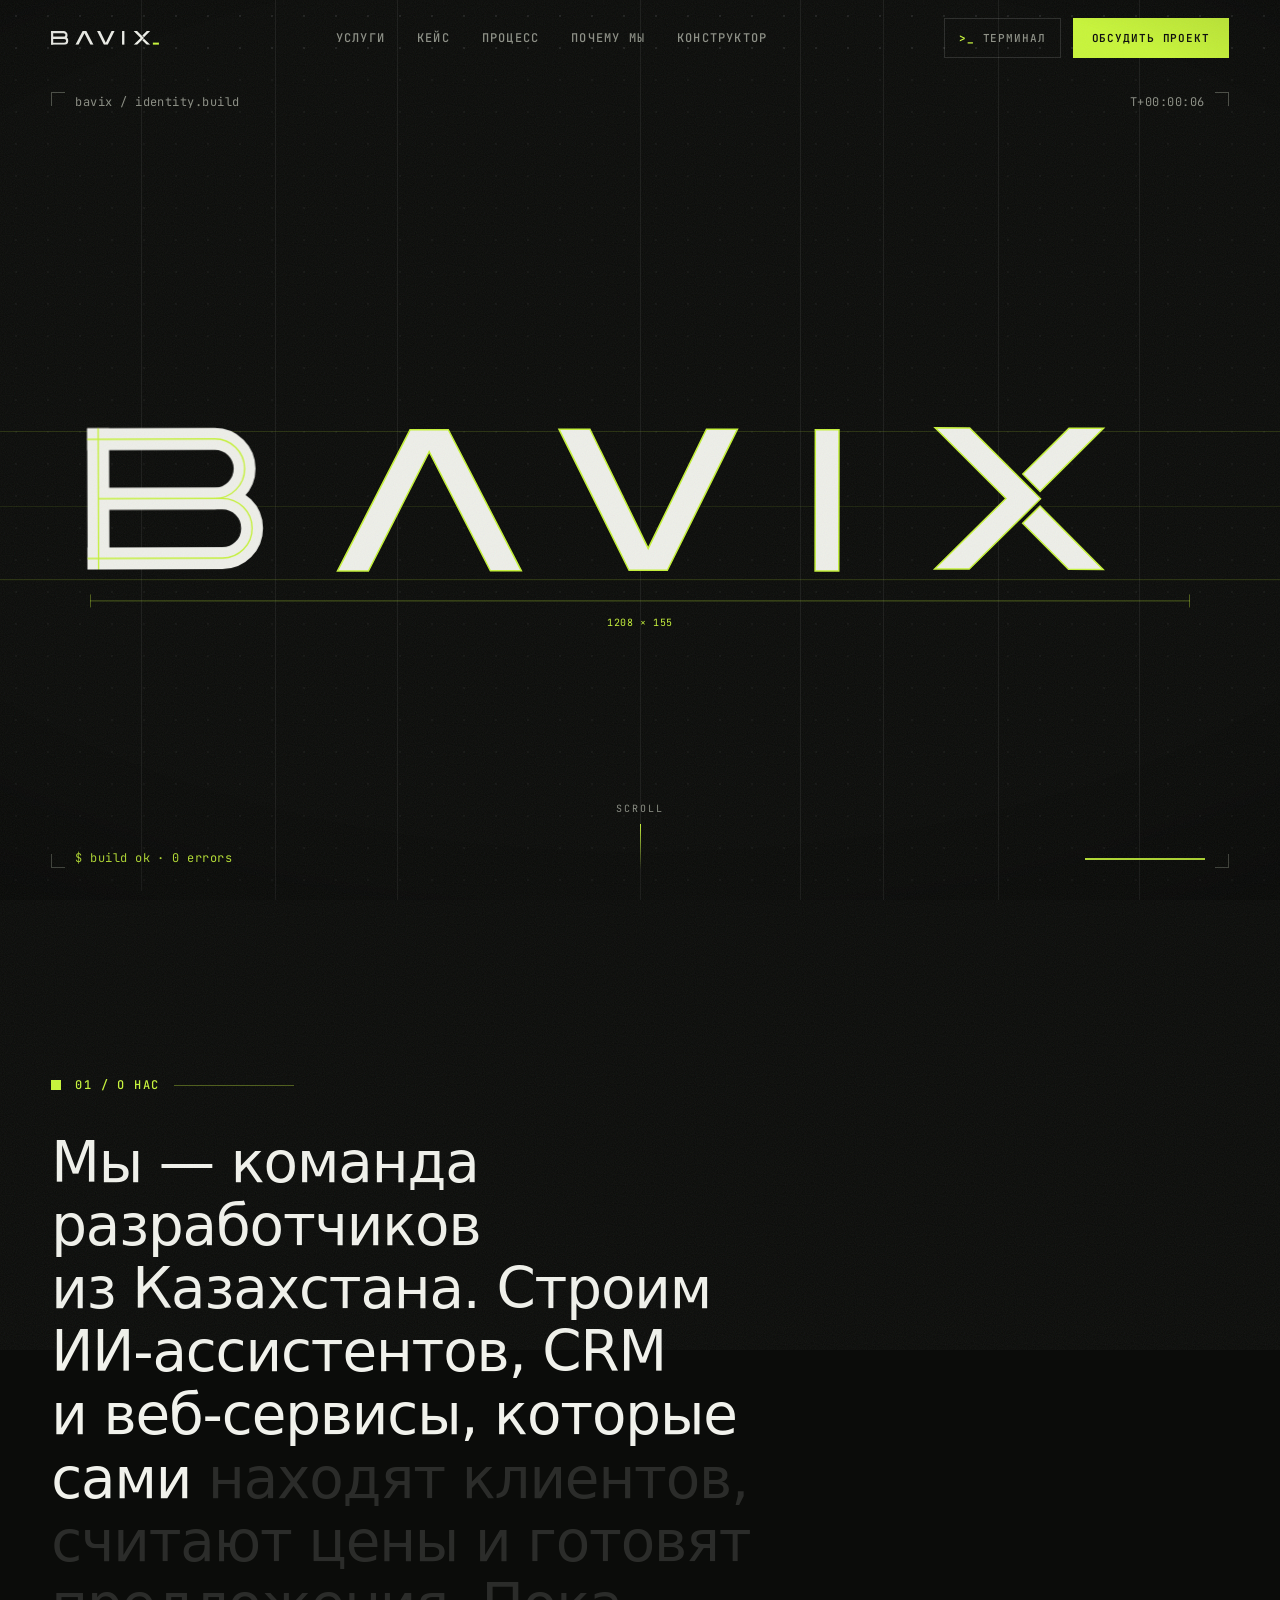
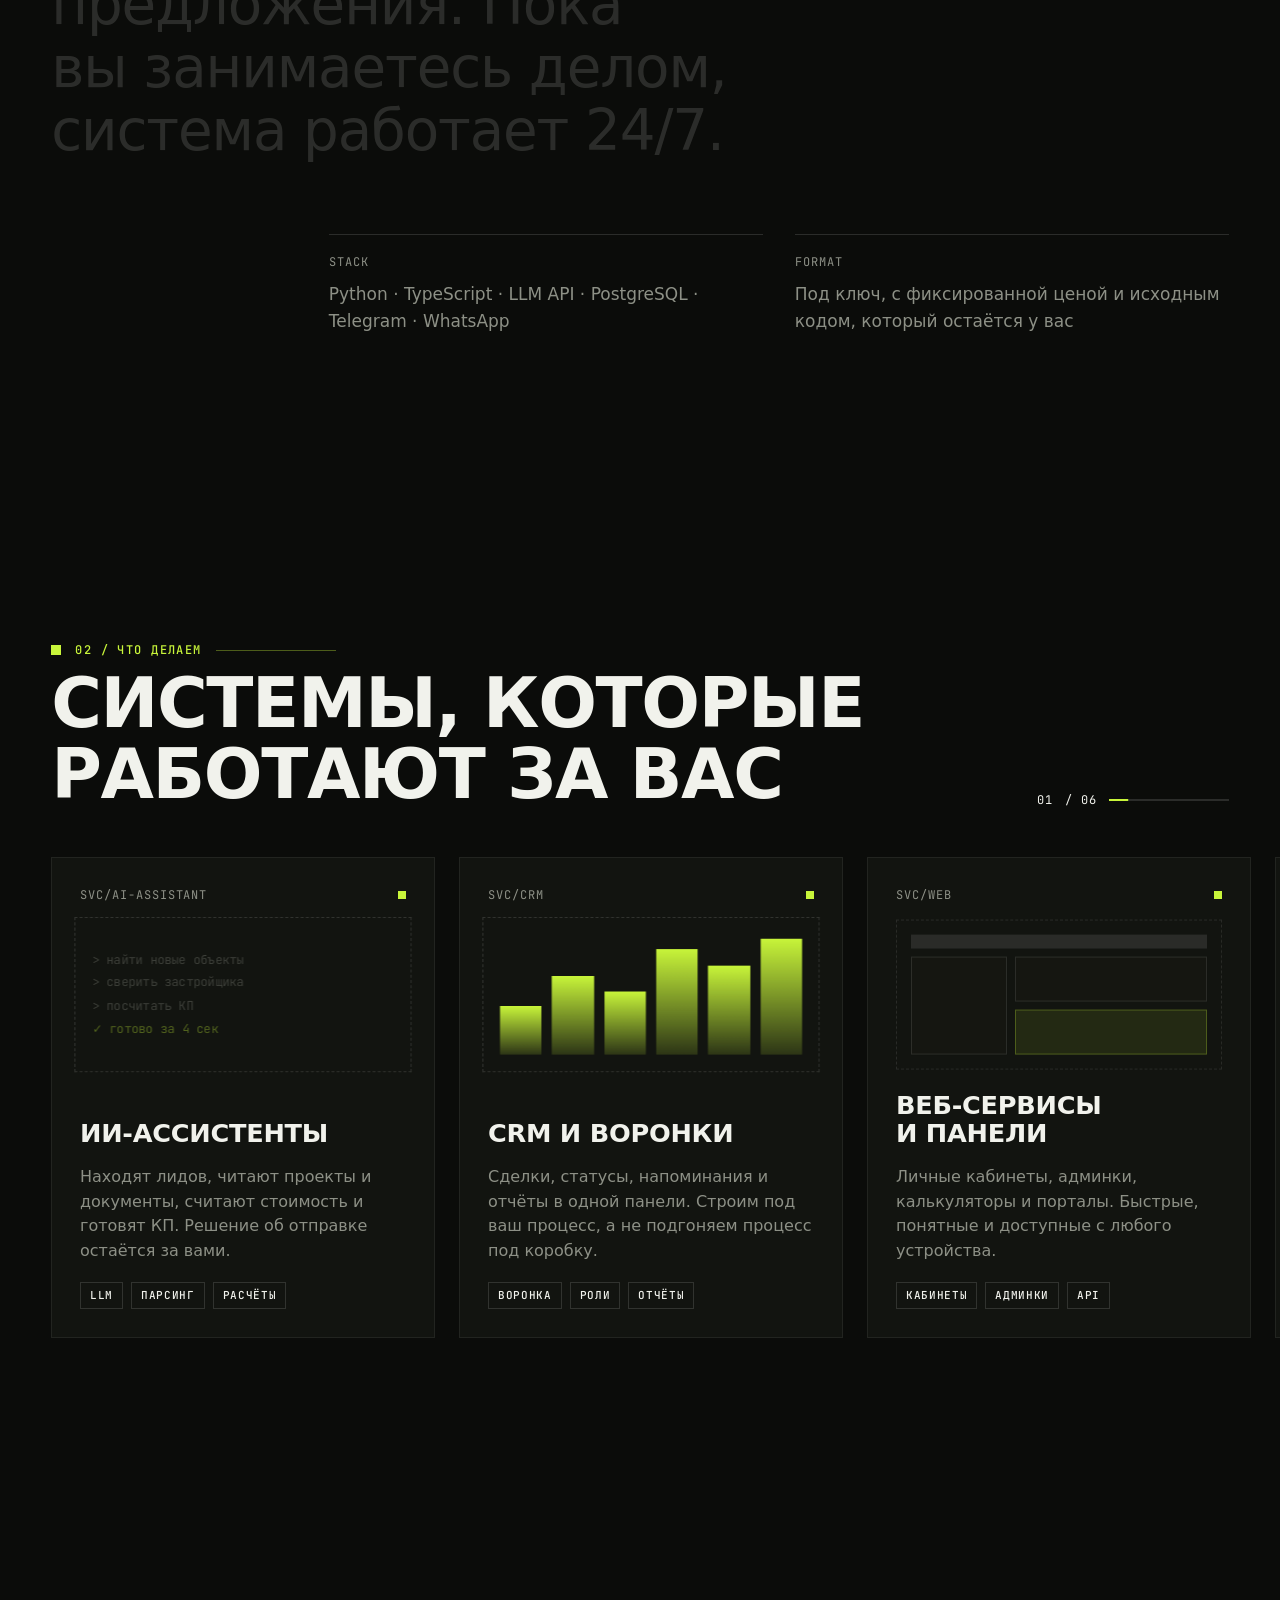
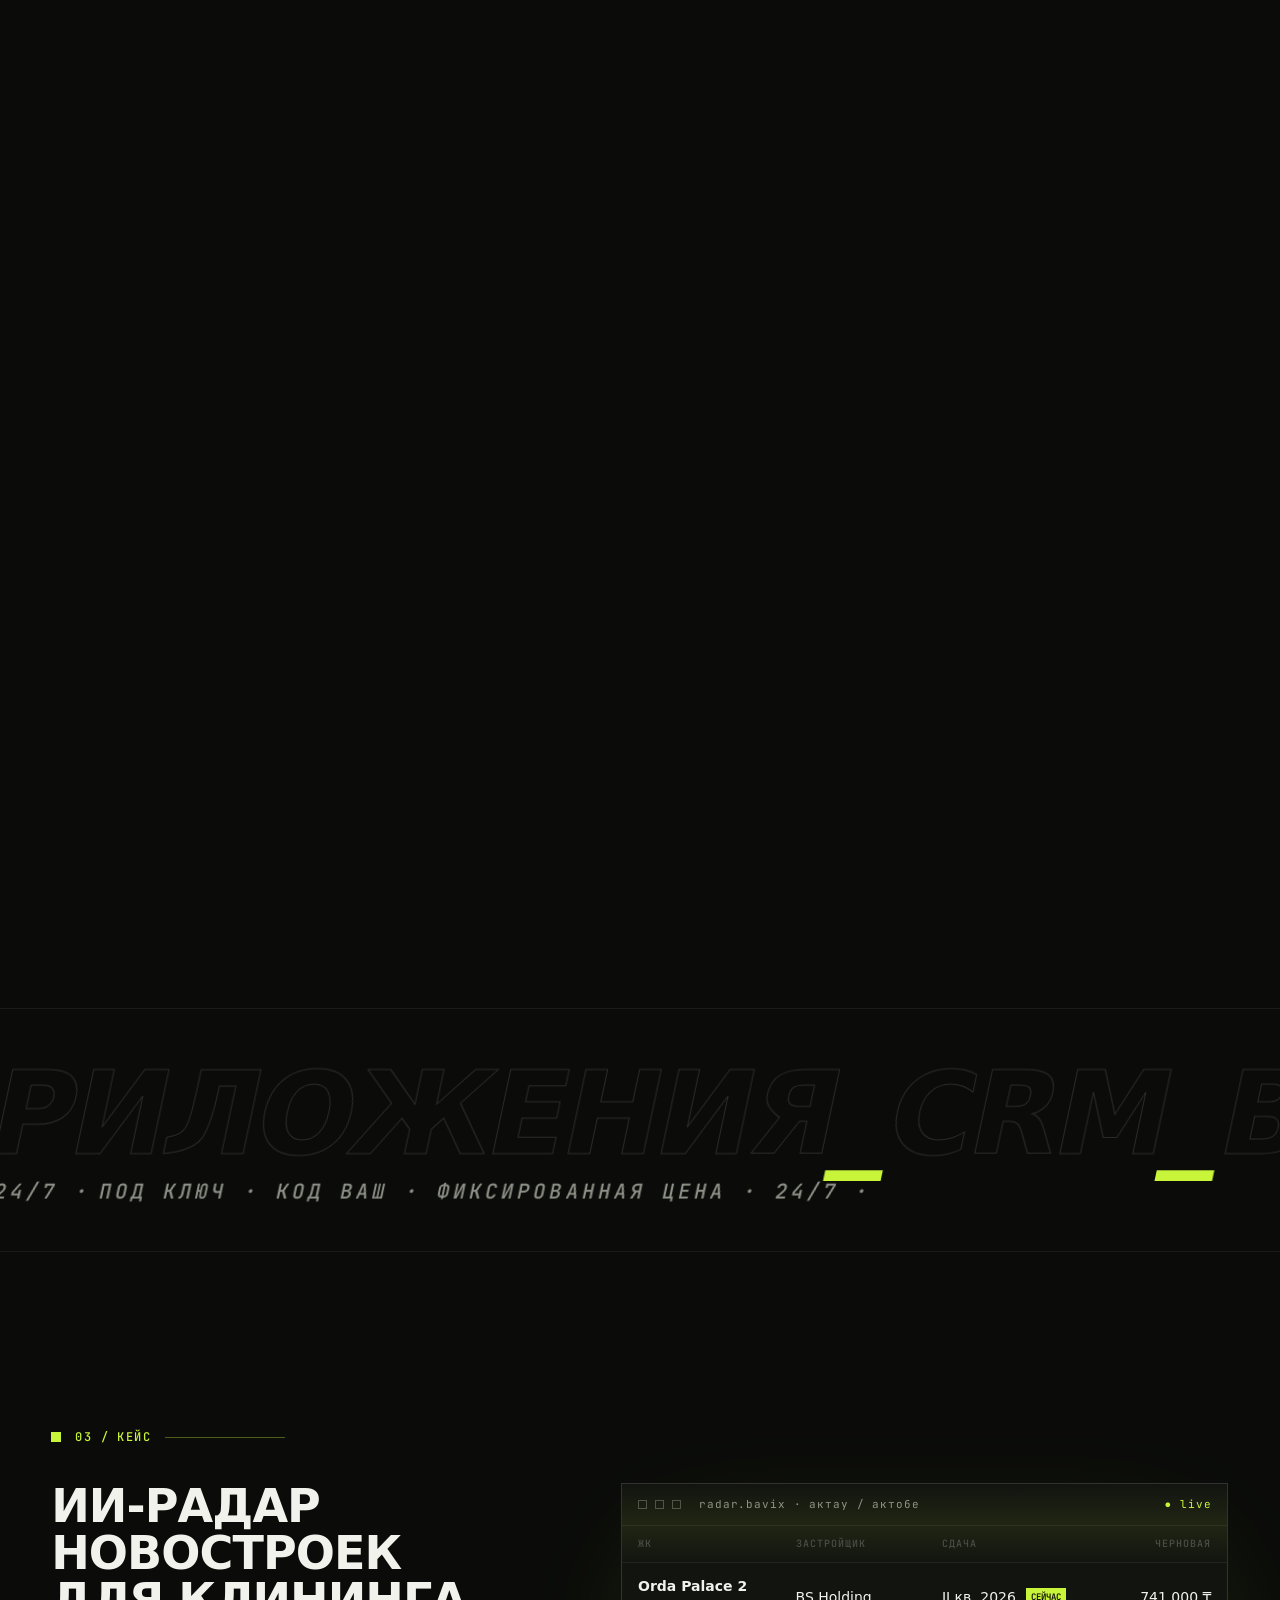
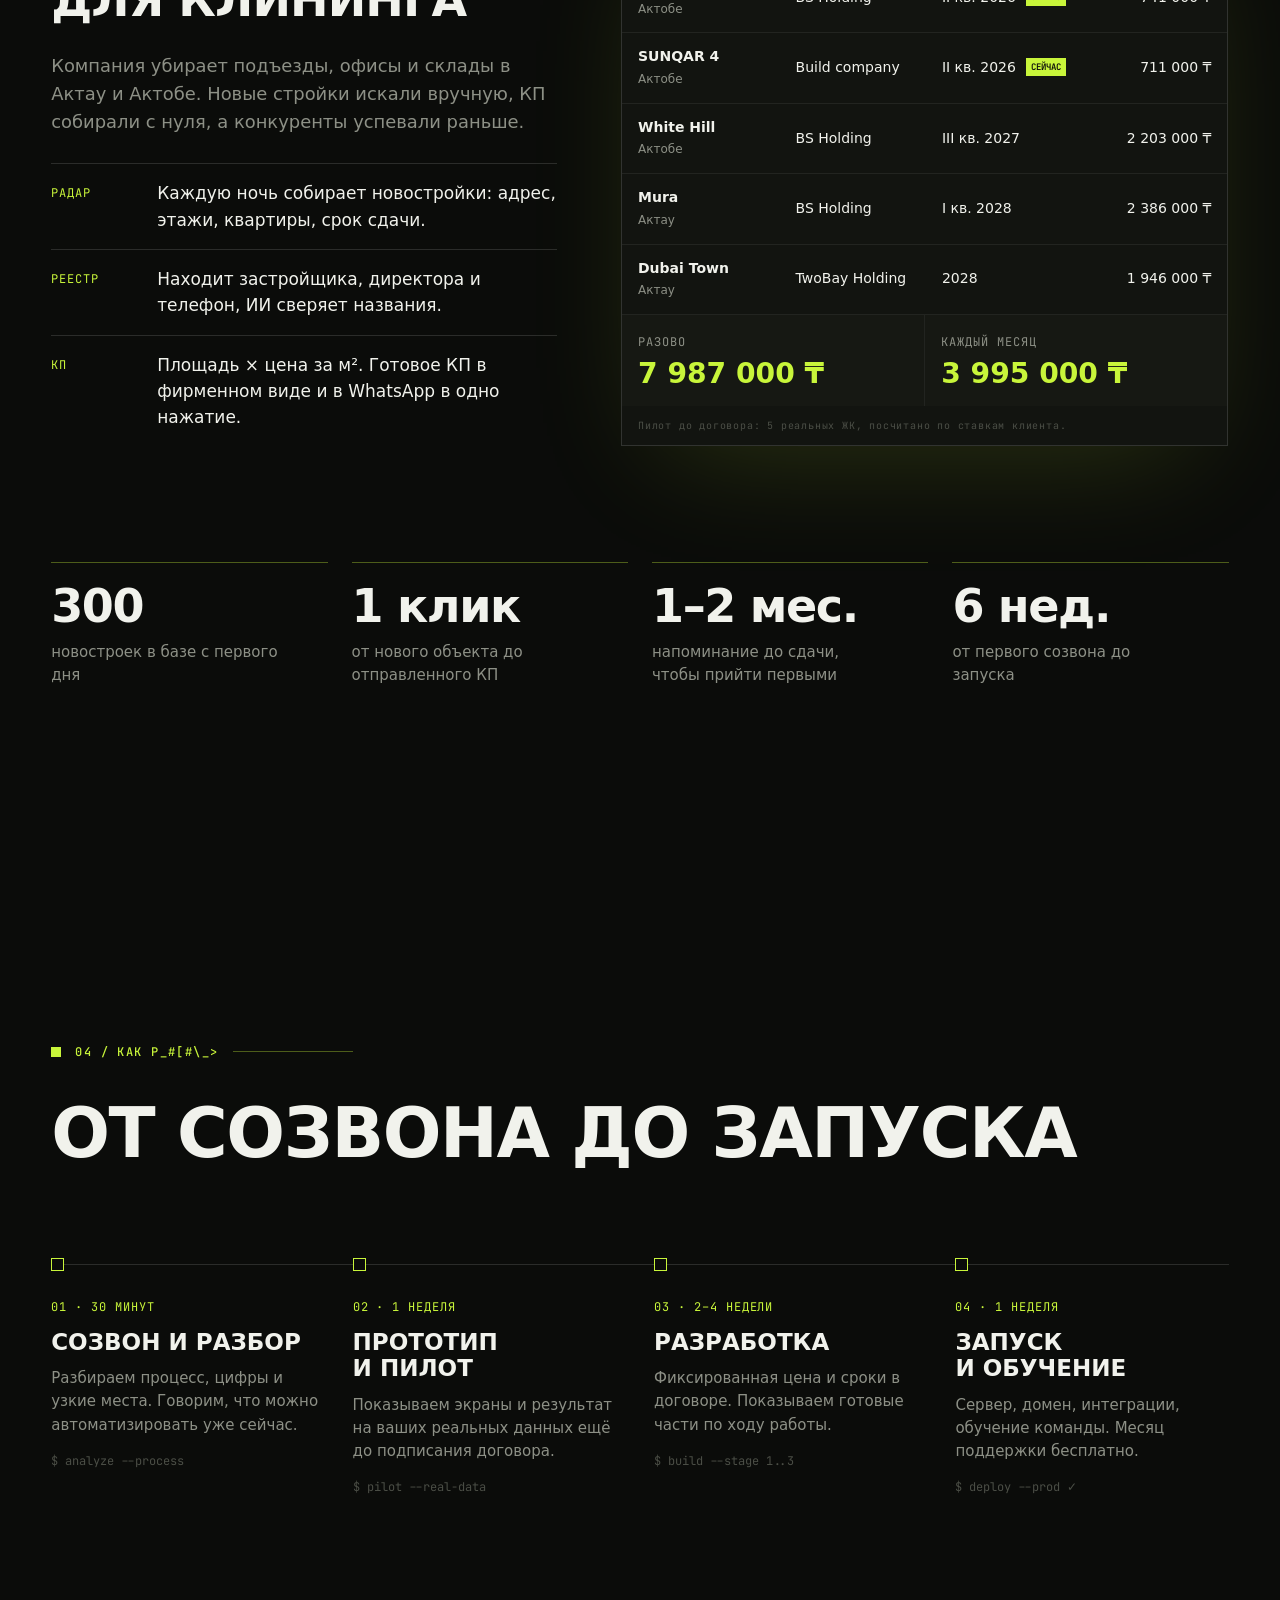
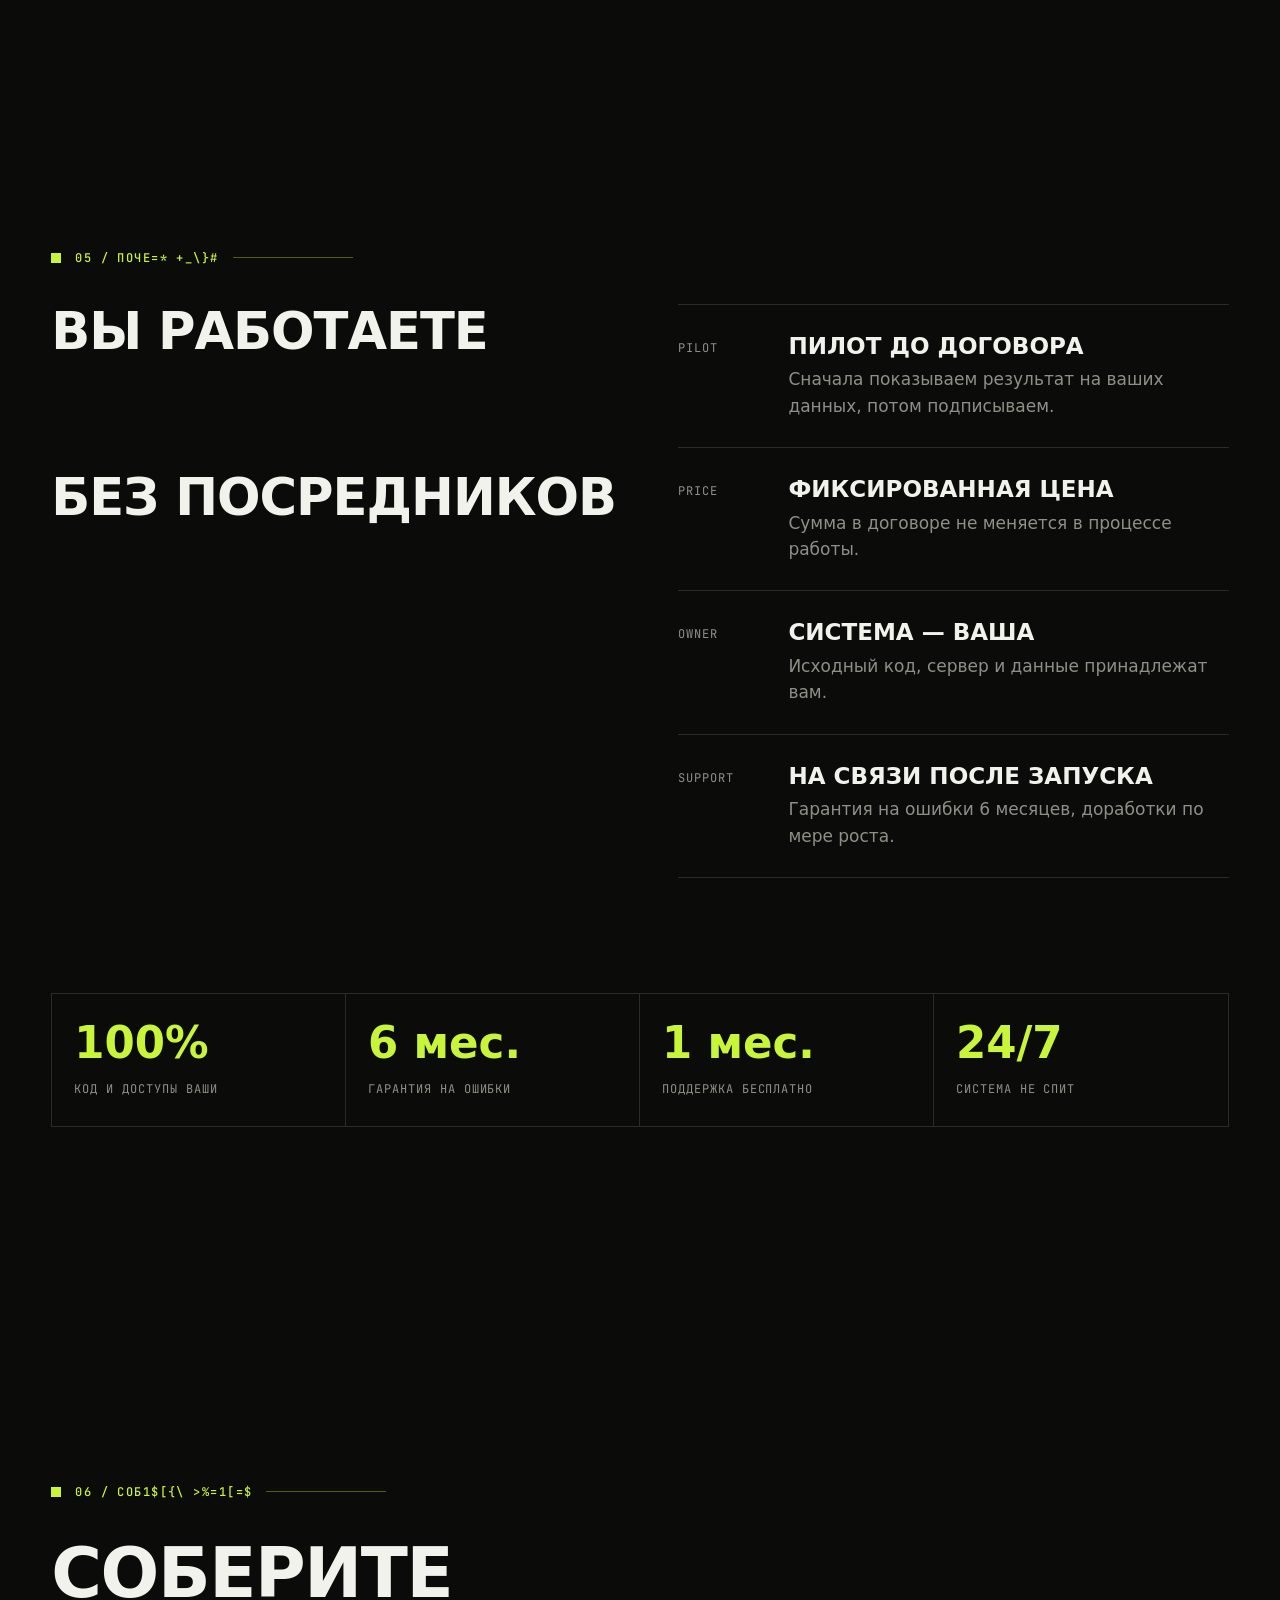
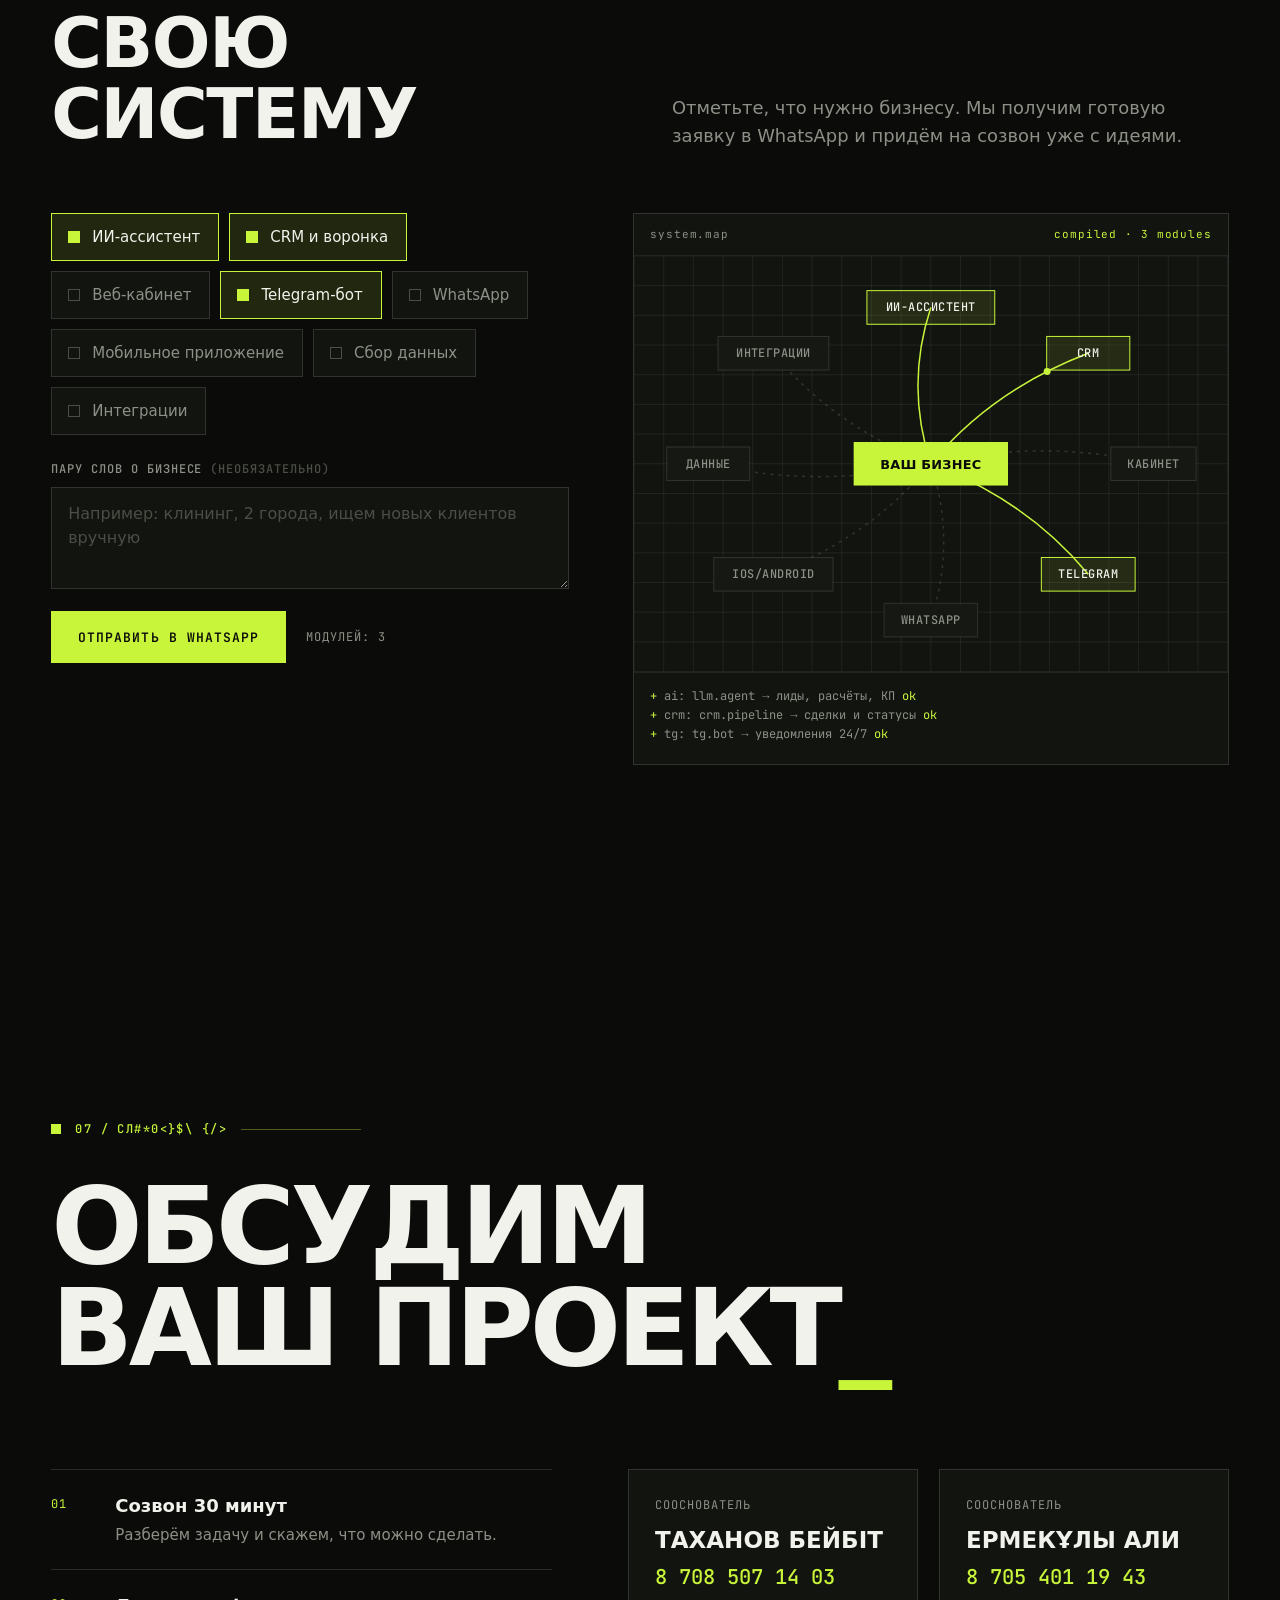
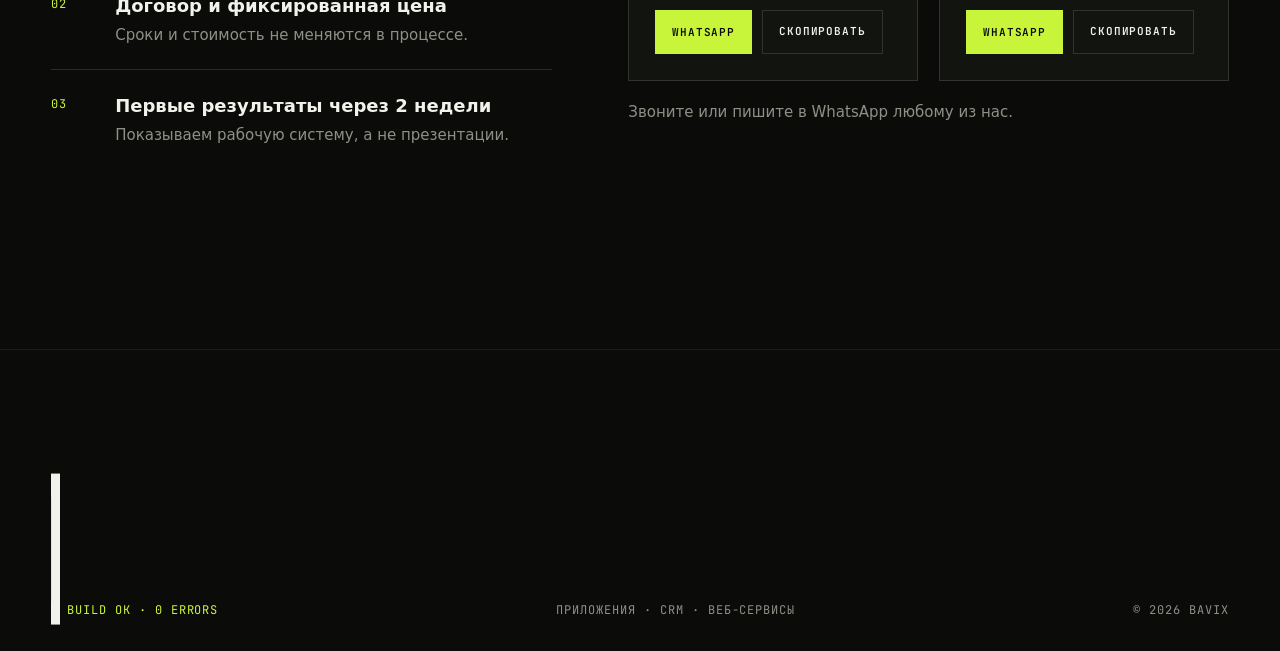
==== commit 8f4dadca: "Fix animation and performance issues, add terminal and system builder - Reduced-motion setting no lo" ====
--- a/index.html
+++ b/index.html
@@ -44,8 +44,12 @@
     <a href="#case" data-scramble>кейс</a>
     <a href="#process" data-scramble>процесс</a>
     <a href="#why" data-scramble>почему мы</a>
+    <a href="#builder" data-scramble>конструктор</a>
   </nav>
-  <a class="btn btn--sm magnetic" href="#contact" data-cursor="↘"><span>Обсудить проект</span></a>
+  <div class="nav__right">
+    <button class="nav__term" id="termOpen" type="button" aria-label="Открыть терминал" data-cursor="cmd"><span>&gt;_</span>терминал</button>
+    <a class="btn btn--sm magnetic" href="#contact" data-cursor="↘"><span>Обсудить проект</span></a>
+  </div>
 </header>
 
 <main id="top">
@@ -257,9 +261,43 @@
     </div>
   </section>
 
-  <!-- 06 КОНТАКТ -->
+  <!-- 06 КОНСТРУКТОР -->
+  <section class="section builder" id="builder">
+    <div class="label"><span data-scramble>06 / соберите систему</span></div>
+    <div class="builder__head">
+      <h2 class="h2">Соберите свою систему</h2>
+      <p class="lead">Отметьте, что нужно бизнесу. Мы получим готовую заявку в WhatsApp и придём на созвон уже с идеями.</p>
+    </div>
+    <div class="builder__grid">
+      <div class="builder__pick">
+        <div class="chips" id="chips" role="group" aria-label="Модули системы">
+          <button type="button" class="chip" aria-pressed="true" data-mod="ai">ИИ-ассистент</button>
+          <button type="button" class="chip" aria-pressed="true" data-mod="crm">CRM и воронка</button>
+          <button type="button" class="chip" aria-pressed="false" data-mod="web">Веб-кабинет</button>
+          <button type="button" class="chip" aria-pressed="true" data-mod="tg">Telegram-бот</button>
+          <button type="button" class="chip" aria-pressed="false" data-mod="wa">WhatsApp</button>
+          <button type="button" class="chip" aria-pressed="false" data-mod="app">Мобильное приложение</button>
+          <button type="button" class="chip" aria-pressed="false" data-mod="data">Сбор данных</button>
+          <button type="button" class="chip" aria-pressed="false" data-mod="int">Интеграции</button>
+        </div>
+        <label class="field-label" for="bizNote">Пару слов о бизнесе <span>(необязательно)</span></label>
+        <textarea id="bizNote" class="note" rows="3" placeholder="Например: клининг, 2 города, ищем новых клиентов вручную"></textarea>
+        <div class="builder__send">
+          <a class="btn magnetic" id="builderSend" href="https://wa.me/77085071403" target="_blank" rel="noopener" data-cursor="wa"><span>Отправить в WhatsApp</span></a>
+          <span class="mono" id="modCount">модулей: 3</span>
+        </div>
+      </div>
+      <div class="scheme" aria-hidden="true">
+        <div class="scheme__bar mono"><span>system.map</span><span id="schemeStatus">compiled · 3 modules</span></div>
+        <svg class="scheme__svg" id="scheme" viewBox="0 0 600 420"></svg>
+        <pre class="scheme__log" id="schemeLog"></pre>
+      </div>
+    </div>
+  </section>
+
+  <!-- 07 КОНТАКТ -->
   <section class="section contact" id="contact">
-    <div class="label"><span data-scramble>06 / следующий шаг</span></div>
+    <div class="label"><span data-scramble>07 / следующий шаг</span></div>
     <h2 class="contact__title">Обсудим ваш проект<span class="blink">_</span></h2>
     <div class="contact__grid">
       <ol class="next">
@@ -301,6 +339,17 @@
   </div>
 </footer>
 
+<div class="dock" id="dock" aria-hidden="true"><span class="dock__sec" id="dockSec">hero</span><i><b id="dockBar"></b></i><span id="dockPct">00%</span></div>
+
+<div class="console" id="console" role="dialog" aria-modal="false" aria-label="Терминал BAVIX" hidden>
+  <div class="console__bar mono"><span>bavix — terminal</span><button type="button" id="termClose" aria-label="Закрыть терминал">esc ✕</button></div>
+  <div class="console__out" id="termOut" aria-live="polite"></div>
+  <form class="console__in" id="termForm" autocomplete="off">
+    <label for="termInput">bavix:~$</label>
+    <input id="termInput" type="text" spellcheck="false" autocapitalize="off" placeholder="help">
+  </form>
+</div>
+
 <script src="assets/vendor/gsap.min.js"></script>
 <script src="assets/vendor/ScrollTrigger.min.js"></script>
 <script src="assets/vendor/lenis.min.js"></script>
--- a/assets/style.css
+++ b/assets/style.css
@@ -61,6 +61,9 @@
 }
 main, .footer, .nav { position: relative; z-index: 2; }
 
+@media (hover: none), (pointer: coarse) { .grain { display: none; } }
+.is-off, .is-off * { animation-play-state: paused !important; }
+
 /* ---------- курсор ---------- */
 .cursor { position: fixed; left: 0; top: 0; z-index: 80; pointer-events: none; display: none; }
 .has-cursor .cursor { display: block; }
@@ -86,7 +89,18 @@
   padding: calc(18px + env(safe-area-inset-top, 0px)) var(--gutter) 18px;
   transition: transform .5s var(--ease), background .4s, backdrop-filter .4s;
 }
-.nav.is-scrolled { background: rgba(11, 12, 10, .72); backdrop-filter: blur(12px); -webkit-backdrop-filter: blur(12px); border-bottom: 1px solid var(--line); }
+.nav.is-scrolled { background: rgba(11, 12, 10, .94); border-bottom: 1px solid var(--line); }
+@media (hover: hover) and (pointer: fine) {
+  .nav.is-scrolled { background: rgba(11, 12, 10, .72); backdrop-filter: blur(12px); -webkit-backdrop-filter: blur(12px); }
+}
+.nav__right { display: flex; align-items: center; gap: 12px; }
+.nav__term {
+  display: inline-flex; align-items: center; gap: 8px; height: 40px; padding: 0 14px; background: transparent; color: var(--mute);
+  border: 1px solid var(--line-2); font: 500 11px/1 var(--f-mono); text-transform: uppercase; letter-spacing: .08em; cursor: pointer; transition: color .2s, border-color .2s;
+}
+.nav__term span { color: var(--accent); font-weight: 700; }
+.nav__term:hover { color: var(--fg); border-color: var(--accent-dim); }
+@media (max-width: 520px) { .nav__term { padding: 0 10px; font-size: 0; gap: 0; } .nav__term span { font-size: 12px; } }
 .nav.is-hidden { transform: translateY(-110%); }
 .nav__logo { display: block; width: 108px; color: var(--fg); }
 .nav__logo svg { display: block; width: 100%; height: auto; aspect-ratio: 1208 / 155; }
@@ -100,7 +114,7 @@
   position: relative; display: inline-flex; align-items: center; justify-content: center; gap: 10px;
   height: 52px; padding: 0 26px; border: 1px solid var(--accent); background: var(--accent); color: var(--ink);
   font: 600 13px/1 var(--f-mono); text-transform: uppercase; letter-spacing: .08em;
-  overflow: hidden; isolation: isolate; cursor: pointer; will-change: transform;
+  overflow: hidden; isolation: isolate; cursor: pointer;
 }
 .btn::before { content: ""; position: absolute; inset: 0; background: var(--fg); transform: translateY(101%); transition: transform .45s var(--ease); z-index: -1; }
 .btn:hover::before { transform: translateY(0); }
@@ -394,8 +408,89 @@
 .footer__row { display: flex; flex-wrap: wrap; justify-content: space-between; gap: 12px 24px; margin-top: 36px; }
 .footer__row span:first-child { color: var(--accent); }
 
-/* ---------- reduced motion ---------- */
+/* ---------- конструктор ---------- */
+.builder__head { display: grid; grid-template-columns: minmax(0, 1fr) minmax(0, 1fr); gap: 24px 64px; align-items: end; margin-bottom: clamp(40px, 5vw, 72px); }
+.builder__grid { display: grid; grid-template-columns: minmax(0, 1fr) minmax(0, 1.15fr); gap: clamp(32px, 5vw, 72px); align-items: start; }
+.builder__pick { display: grid; gap: 22px; min-width: 0; }
+.chips { display: flex; flex-wrap: wrap; gap: 10px; }
+.chip {
+  position: relative; height: 48px; padding: 0 18px 0 40px; background: var(--bg-2); color: var(--mute); border: 1px solid var(--line-2);
+  font: 500 15px/1 var(--f-body); cursor: pointer; transition: color .25s, border-color .25s, background .25s, transform .25s var(--ease);
+}
+.chip::before { content: ""; position: absolute; left: 16px; top: 50%; width: 12px; height: 12px; margin-top: -6px; border: 1px solid var(--dim); transition: background .25s, border-color .25s; }
+.chip:hover { color: var(--fg); border-color: var(--accent-dim); }
+.chip[aria-pressed="true"] { color: var(--fg); border-color: var(--accent); background: var(--accent-faint); }
+.chip[aria-pressed="true"]::before { background: var(--accent); border-color: var(--accent); }
+.chip:active { transform: scale(.96); }
+.field-label { font: 500 12px/1 var(--f-mono); text-transform: uppercase; letter-spacing: .08em; color: var(--mute); margin-top: 6px; }
+.field-label span { color: var(--dim); }
+.note {
+  width: 100%; resize: vertical; min-height: 92px; padding: 14px 16px; background: var(--bg-2); color: var(--fg); border: 1px solid var(--line-2);
+  font: 400 16px/1.5 var(--f-body); margin-top: -10px;
+}
+.note::placeholder { color: var(--dim); }
+.note:focus { outline: none; border-color: var(--accent); }
+.builder__send { display: flex; flex-wrap: wrap; align-items: center; gap: 20px; }
+.scheme { background: var(--bg-2); border: 1px solid var(--line-2); min-width: 0; }
+.scheme__bar { display: flex; justify-content: space-between; gap: 12px; padding: 12px 16px; border-bottom: 1px solid var(--line); font-size: 11px; text-transform: none; }
+.scheme__bar span:last-child { color: var(--accent); }
+.scheme__svg { display: block; width: 100%; height: auto; aspect-ratio: 600 / 420; }
+.scheme__svg .grid { stroke: var(--line); }
+.scheme__svg .link { fill: none; stroke: var(--accent); stroke-width: 1.5; }
+.scheme__svg .link--off { stroke: var(--line-2); stroke-dasharray: 3 5; }
+.scheme__svg .pulse { fill: var(--accent); }
+.scheme__svg .node rect { fill: var(--panel); stroke: var(--line-2); transition: fill .3s, stroke .3s; }
+.scheme__svg .node text { font: 500 12px var(--f-mono); fill: var(--mute); text-transform: uppercase; letter-spacing: .04em; transition: fill .3s; }
+.scheme__svg .node.is-on rect { stroke: var(--accent); fill: rgba(200, 245, 58, .1); }
+.scheme__svg .node.is-on text { fill: var(--fg); }
+.scheme__svg .core rect { fill: var(--accent); }
+.scheme__svg .core text { fill: var(--ink); font: 700 13px var(--f-display); letter-spacing: .02em; }
+.scheme__log { margin: 0; padding: 14px 16px; min-height: 92px; border-top: 1px solid var(--line); font: 400 12px/1.6 var(--f-mono); color: var(--mute); white-space: pre-wrap; overflow: hidden; }
+.scheme__log b { color: var(--accent); font-weight: 400; }
+@media (max-width: 960px) { .builder__head, .builder__grid { grid-template-columns: 1fr; } }
+
+/* ---------- док: текущая секция и прогресс (вертикально в левом поле) ---------- */
+.dock {
+  position: fixed; left: calc((var(--gutter) - 34px) / 2); bottom: calc(40px + env(safe-area-inset-bottom, 0px)); z-index: 45;
+  display: flex; align-items: center; gap: 12px; height: 34px; padding: 0 14px; background: rgba(11, 12, 10, .85); border: 1px solid var(--line-2);
+  font: 500 10px/1 var(--f-mono); text-transform: uppercase; letter-spacing: .1em; color: var(--mute); white-space: nowrap;
+  transform-origin: left bottom; transform: rotate(-90deg) translateY(100%);
+  opacity: 0; transition: opacity .4s; pointer-events: none;
+}
+.dock.is-on { opacity: 1; }
+.dock__sec { color: var(--accent); min-width: 12ch; }
+.dock i { width: 80px; height: 2px; background: var(--line-2); position: relative; }
+.dock b { position: absolute; inset: 0; background: var(--accent); transform-origin: left; transform: scaleX(0); }
+@media (max-width: 1279px) { .dock { display: none; } }
+
+/* ---------- терминал ---------- */
+.console {
+  position: fixed; left: 50%; top: calc(76px + env(safe-area-inset-top, 0px)); z-index: 70; width: min(760px, calc(100% - 32px)); transform: translateX(-50%);
+  background: rgba(14, 15, 12, .97); border: 1px solid var(--accent-dim); box-shadow: 0 30px 120px -20px rgba(0, 0, 0, .8), 0 0 0 1px rgba(200, 245, 58, .05);
+  display: grid; grid-template-rows: auto minmax(0, 1fr) auto; max-height: min(520px, 70svh);
+}
+.console[hidden] { display: none; }
+.console__bar { display: flex; justify-content: space-between; align-items: center; padding: 10px 14px; border-bottom: 1px solid var(--line); font-size: 11px; text-transform: none; }
+.console__bar button { background: none; border: 0; color: var(--mute); font: 500 11px/1 var(--f-mono); cursor: pointer; padding: 4px; }
+.console__bar button:hover { color: var(--accent); }
+.console__out { overflow-y: auto; padding: 14px; font: 400 13px/1.65 var(--f-mono); color: var(--fg); white-space: pre-wrap; overscroll-behavior: contain; min-height: 160px; }
+.console__out .dim { color: var(--mute); }
+.console__out .acc { color: var(--accent); }
+.console__out .err { color: var(--red); }
+.console__out a { color: var(--accent); text-decoration: underline; text-underline-offset: 3px; }
+.console__out button.cmd { background: none; border: 1px solid var(--line-2); color: var(--accent); font: inherit; padding: 0 6px; margin: 2px 4px 2px 0; cursor: pointer; }
+.console__out button.cmd:hover { border-color: var(--accent); }
+.console__in { display: flex; align-items: center; gap: 10px; padding: 12px 14px; border-top: 1px solid var(--line); }
+.console__in label { font: 500 13px/1 var(--f-mono); color: var(--accent); white-space: nowrap; }
+.console__in input { flex: 1; min-width: 0; background: none; border: 0; color: var(--fg); font: 400 16px/1.4 var(--f-mono); caret-color: var(--accent); }
+.console__in input:focus { outline: none; }
+
+/* глитч-шторм по команде glitch */
+.storm main, .storm .footer { animation: storm .12s steps(2) 10; }
+@keyframes storm { 0% { transform: translate(0); filter: none; } 50% { transform: translate(-6px, 2px); filter: drop-shadow(4px 0 0 rgba(255, 59, 92, .7)) drop-shadow(-4px 0 0 rgba(54, 226, 255, .7)); } }
+
+/* ---------- reduced motion: оставляем интерактив, убираем тяжёлое движение ---------- */
 @media (prefers-reduced-motion: reduce) {
-  *, *::before, *::after { animation-duration: .001ms !important; animation-iteration-count: 1 !important; transition-duration: .001ms !important; }
   .grain { display: none; }
-}
+  .hero__scroll i, .card__ping { animation: none; }
+}
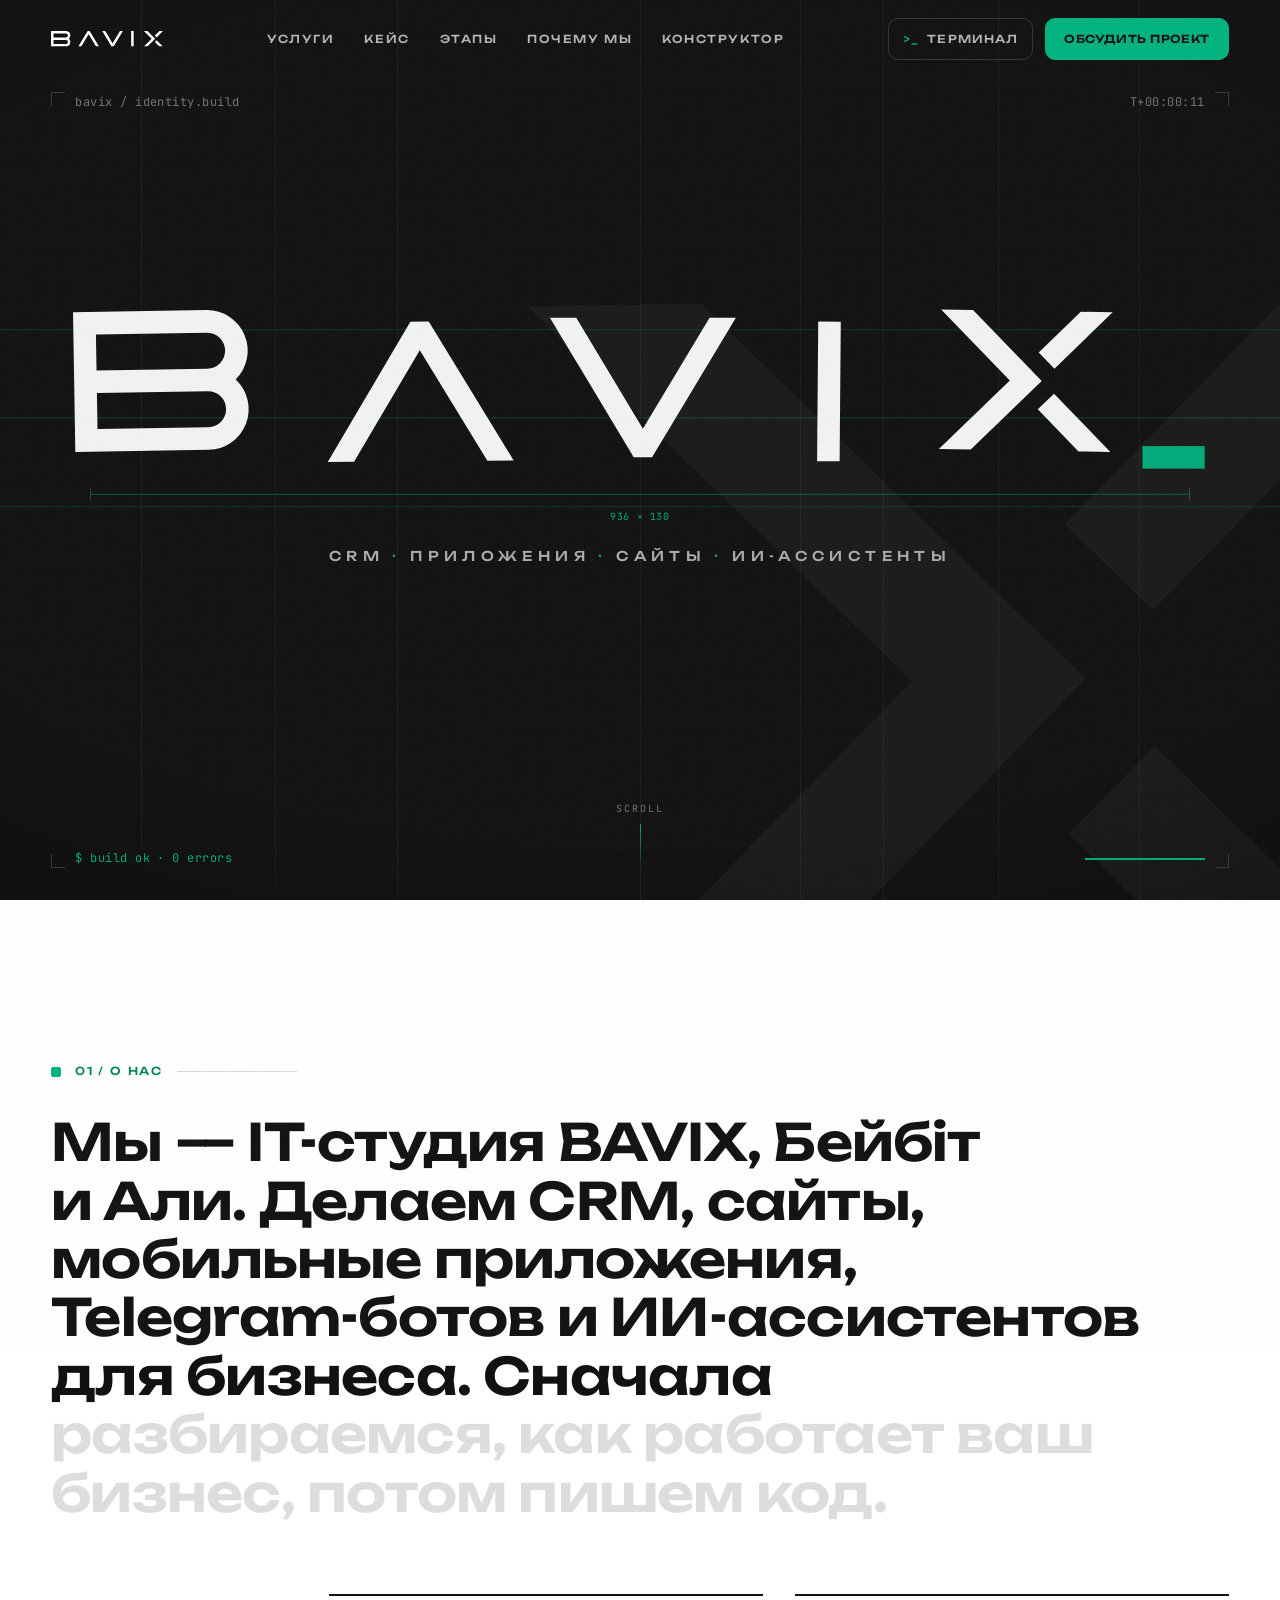
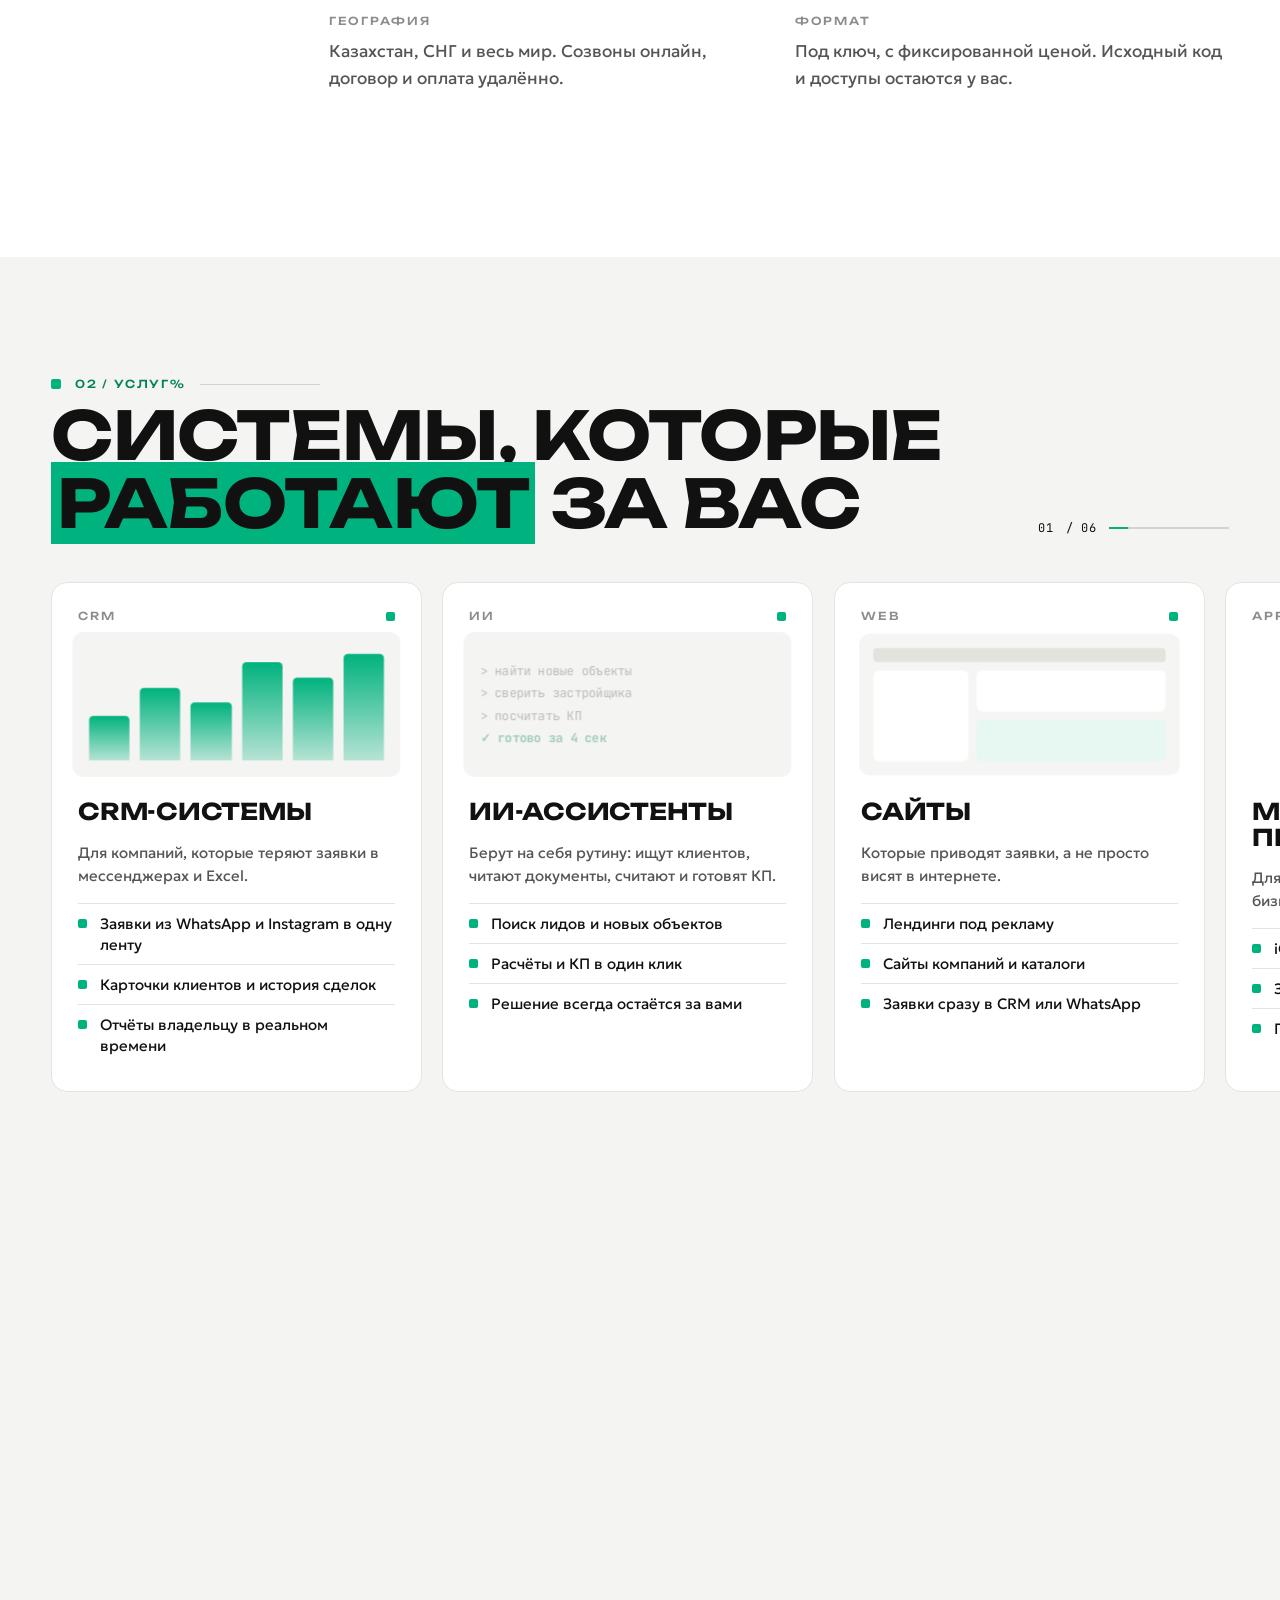
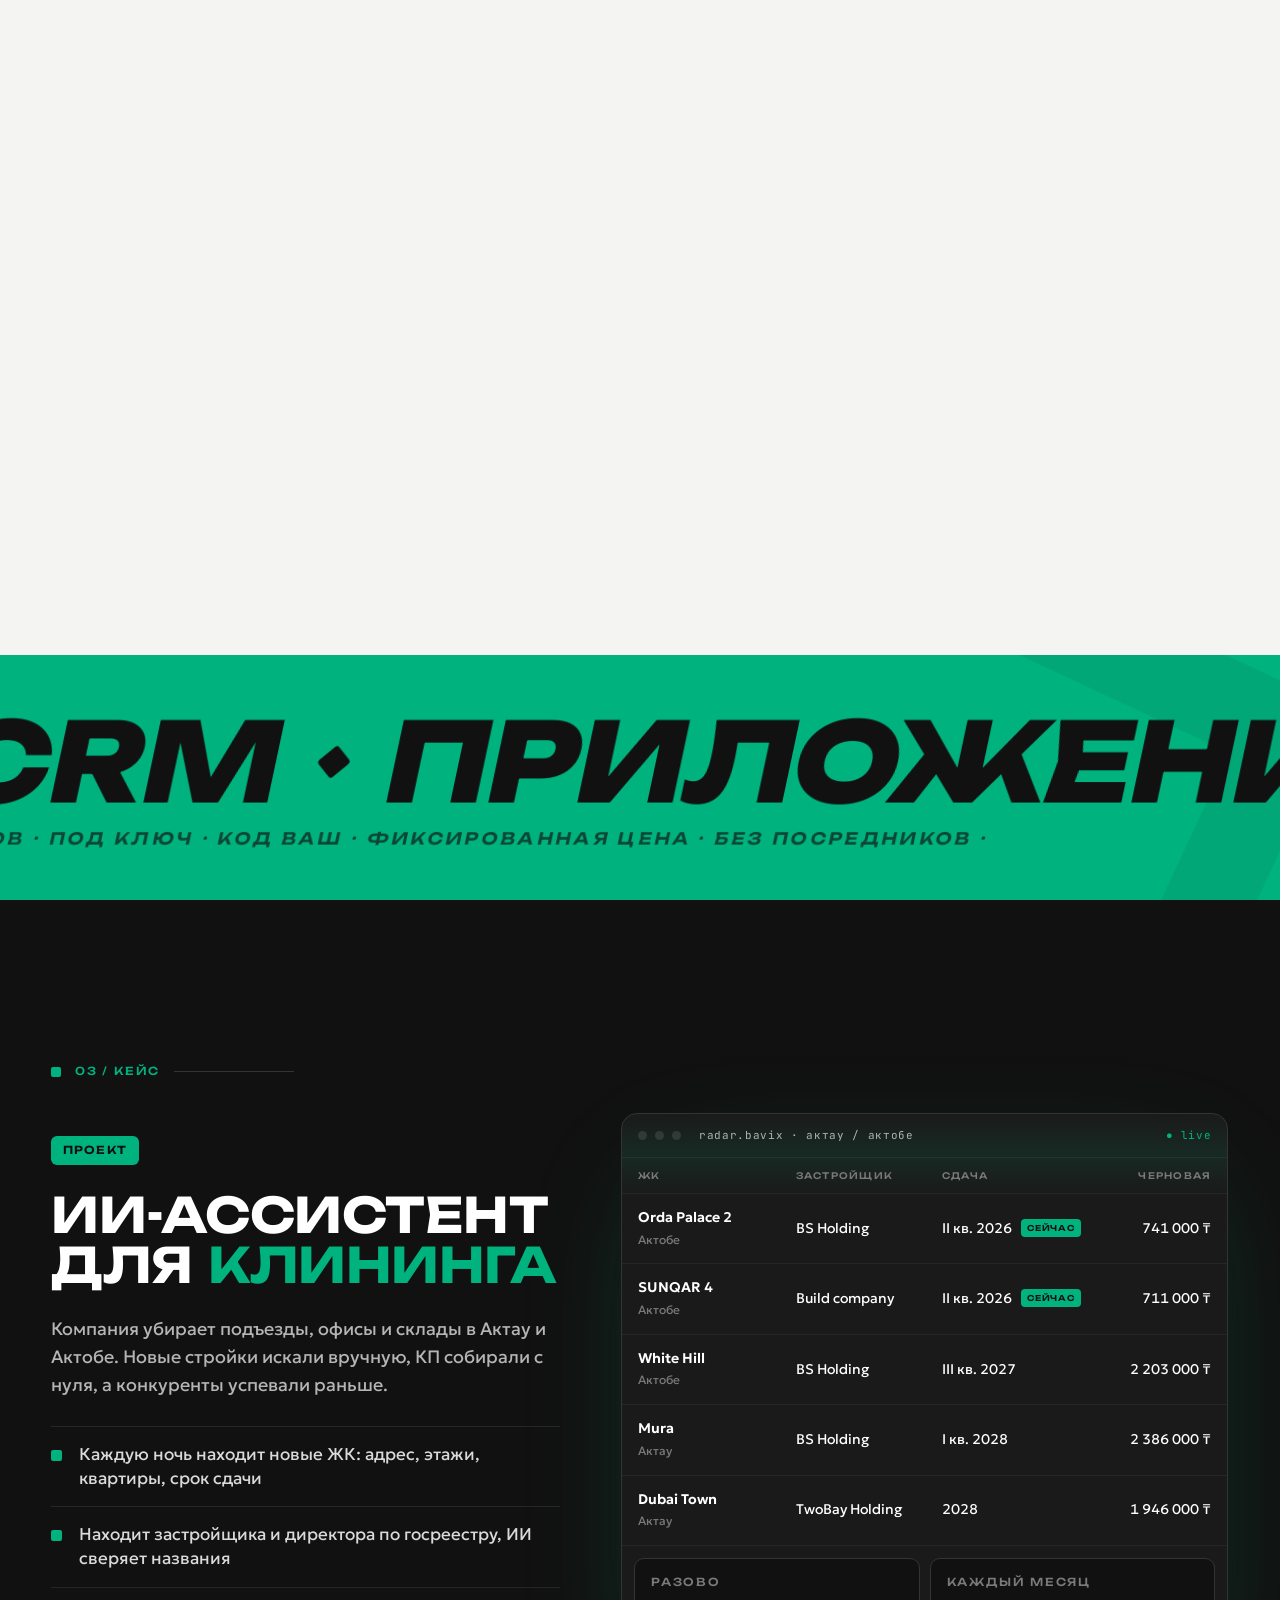
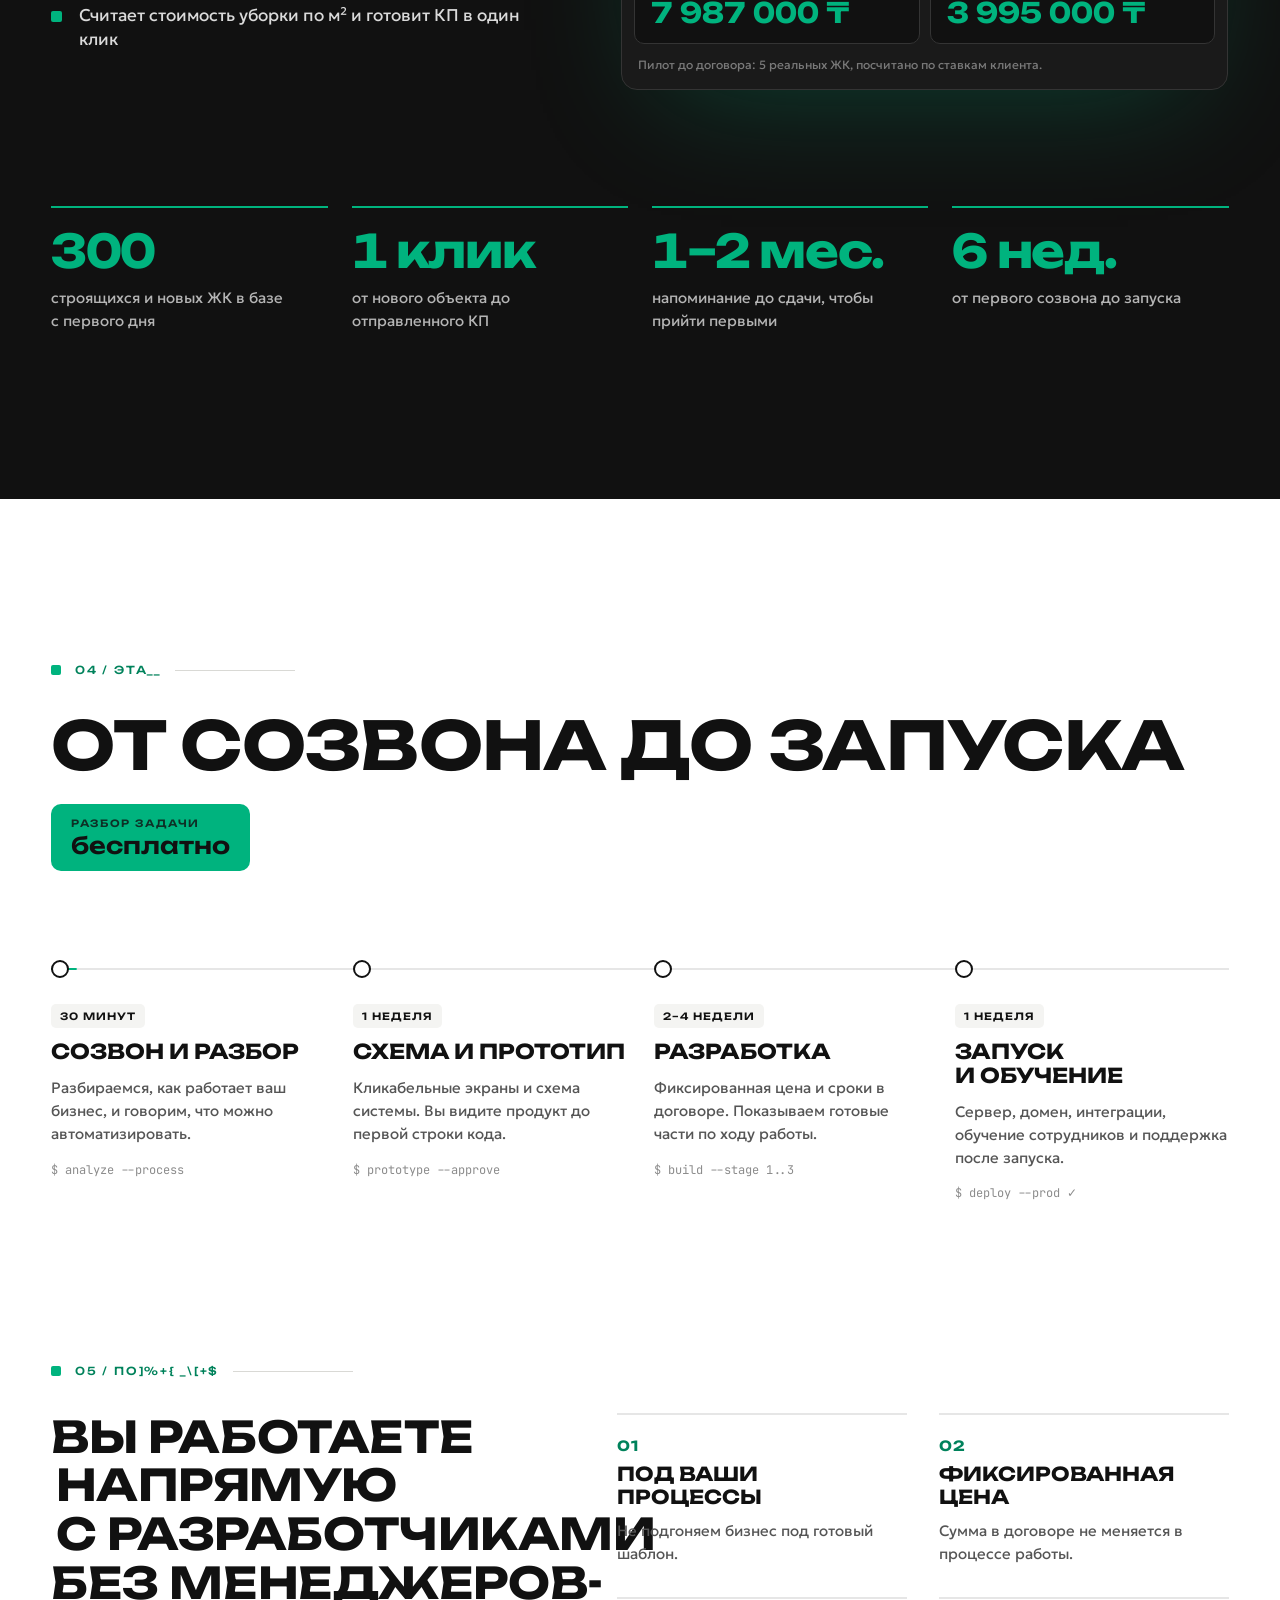
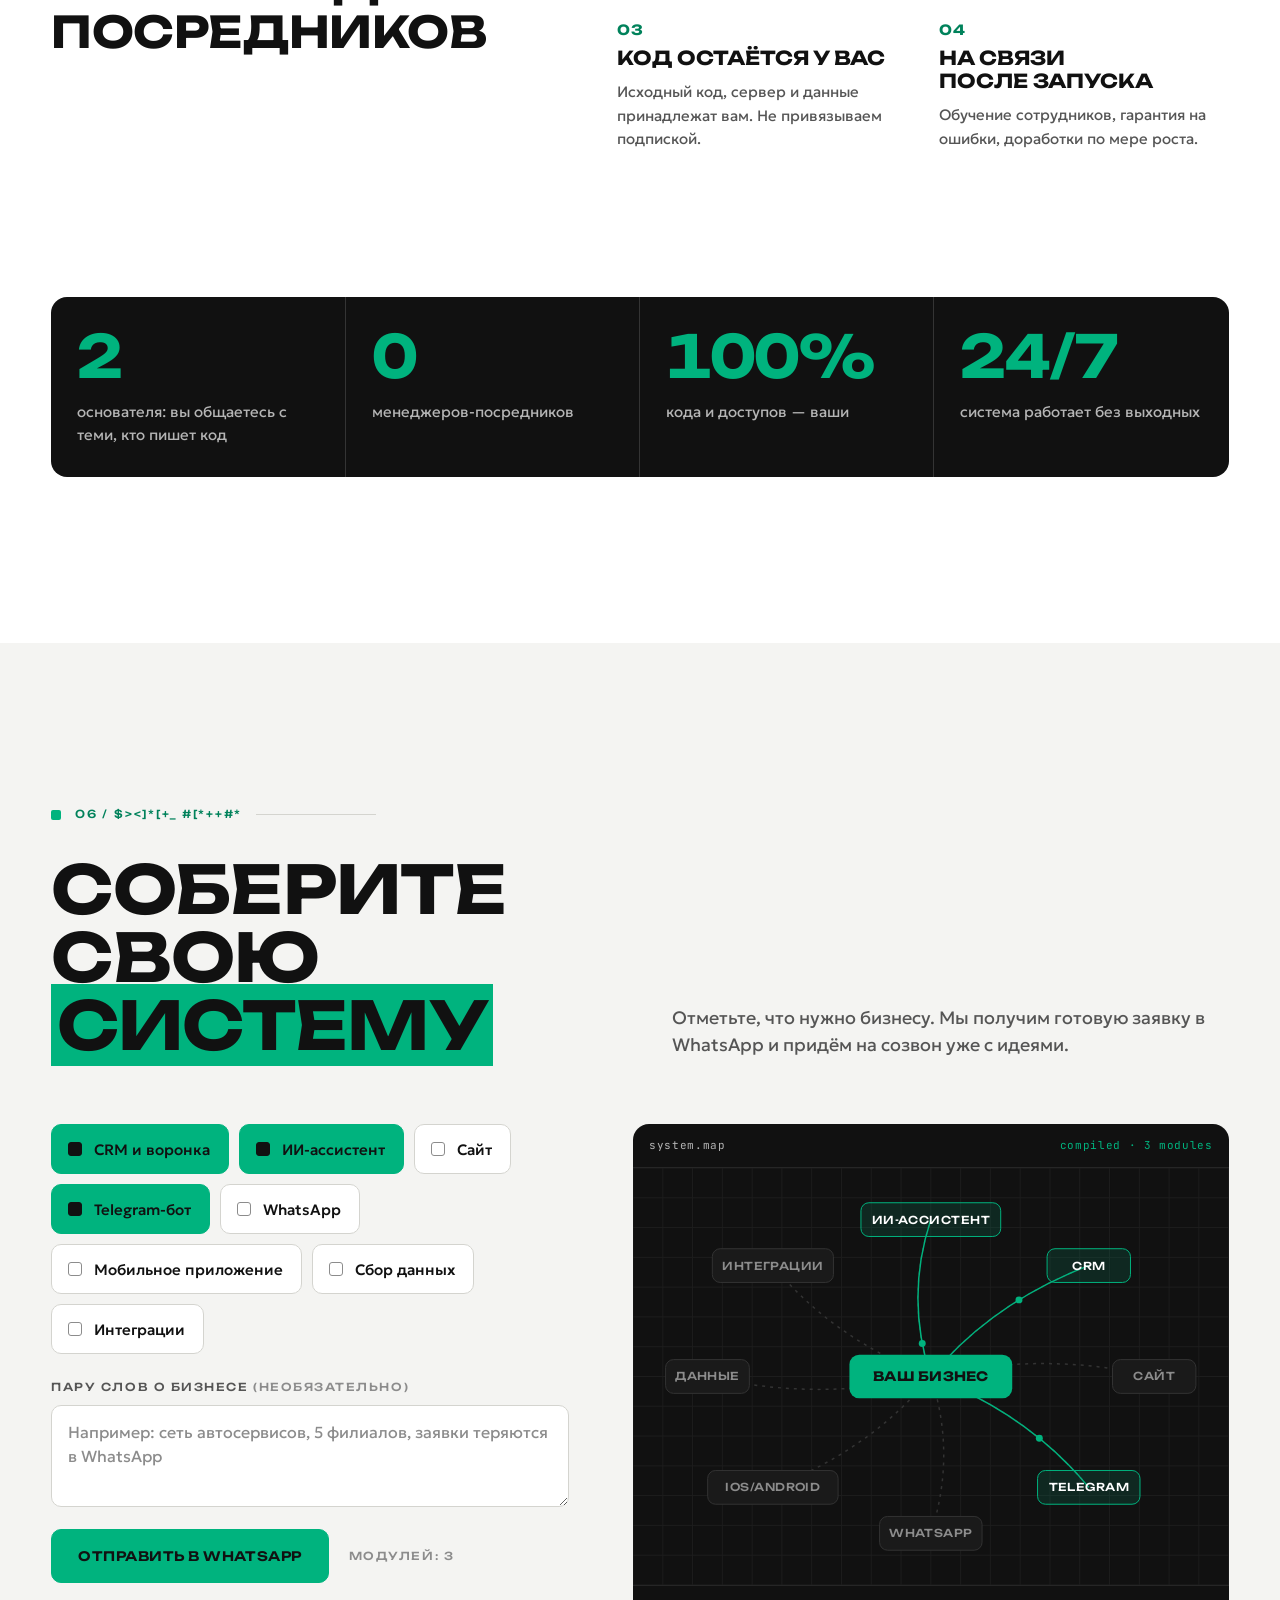
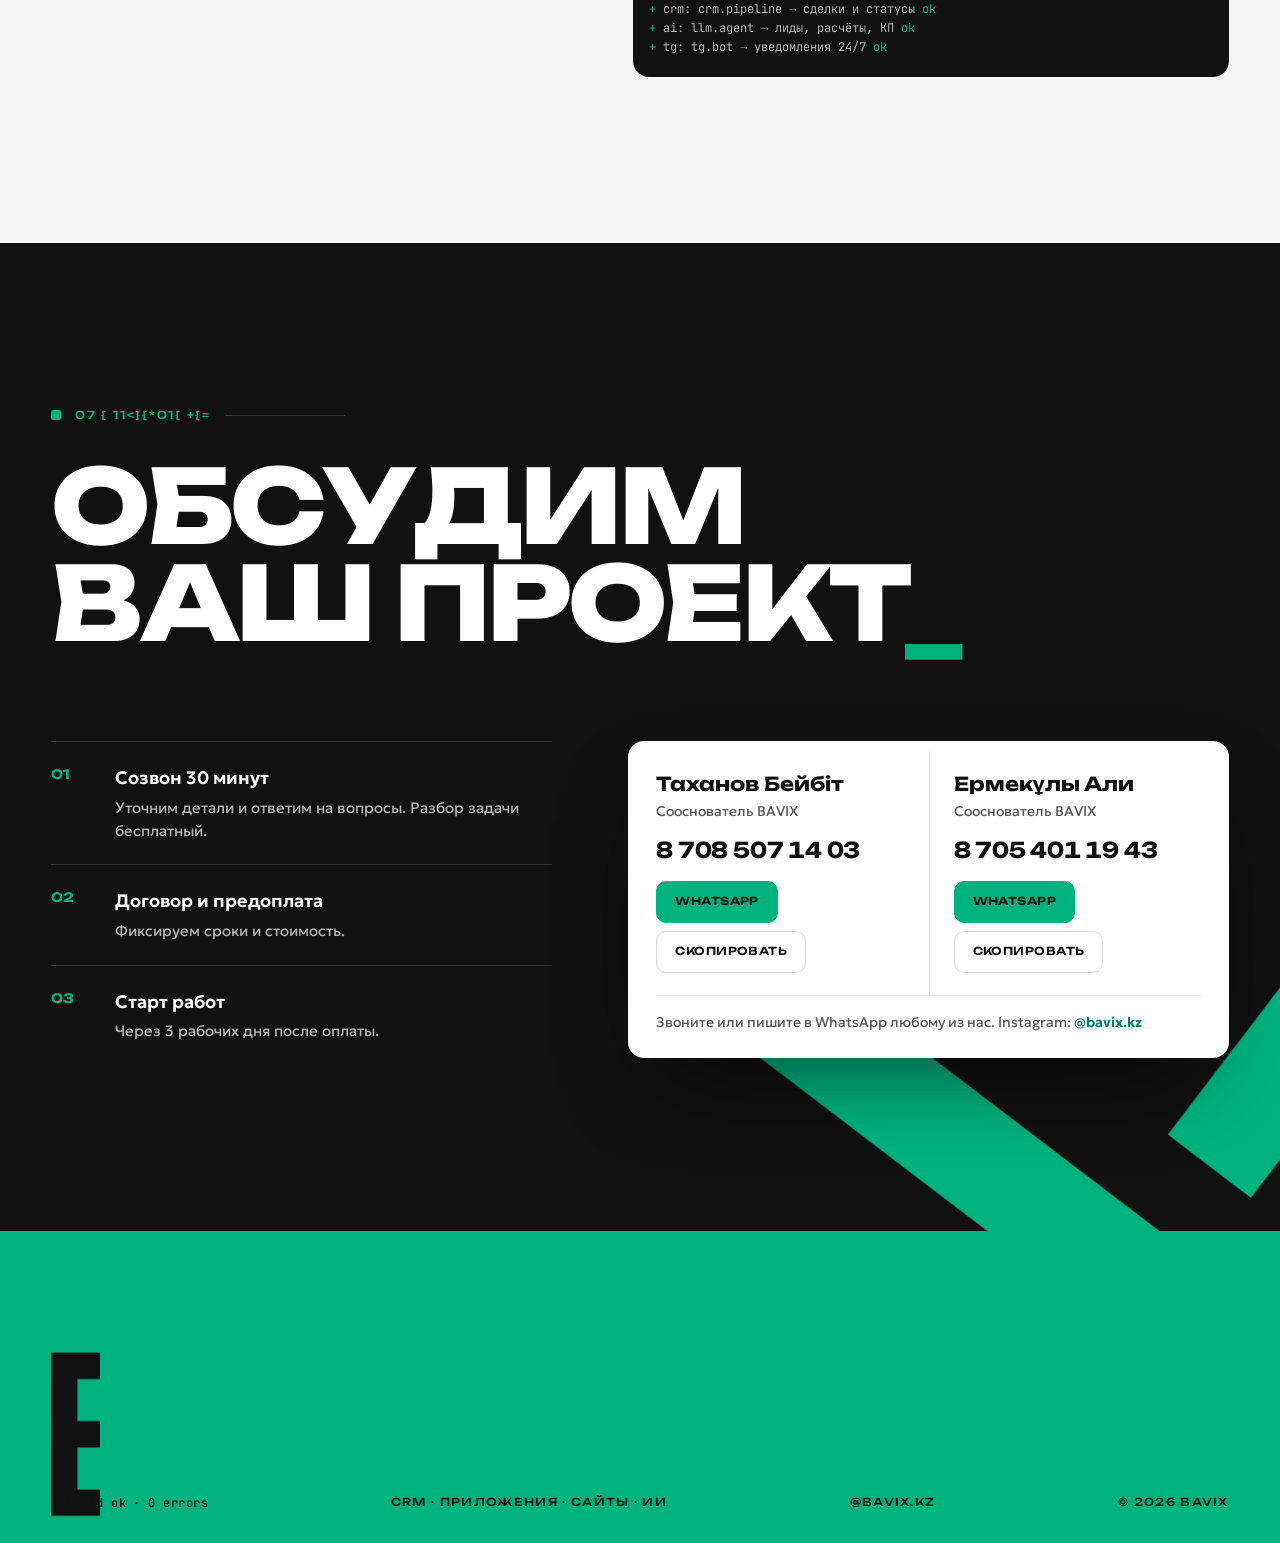
==== commit 1f00bd15: "Restyle site to the BAVIX brand: emerald, graphite, white - Brand palette (#00B37E, #00825B, #E2F7EF" ====
--- a/index.html
+++ b/index.html
@@ -4,9 +4,10 @@
 <meta charset="utf-8">
 <meta name="viewport" content="width=device-width, initial-scale=1, viewport-fit=cover">
 <title>BAVIX</title>
-<meta name="description" content="BAVIX — студия разработки: ИИ-ассистенты, CRM, веб-сервисы и приложения для бизнеса в Казахстане.">
-<meta name="theme-color" content="#0b0c0a">
-<link rel="preload" href="assets/fonts/unbounded-cyrillic-700-normal.woff2" as="font" type="font/woff2" crossorigin>
+<meta name="description" content="BAVIX — IT-студия для бизнеса: CRM, сайты, мобильные приложения, Telegram-боты и ИИ-ассистенты. Работаем по СНГ и миру.">
+<meta name="theme-color" content="#111111">
+<link rel="preload" href="assets/fonts/Unbounded-Variable.woff2" as="font" type="font/woff2" crossorigin>
+<link rel="preload" href="assets/fonts/Geologica-Variable.woff2" as="font" type="font/woff2" crossorigin>
 <link rel="stylesheet" href="assets/fonts.css">
 <link rel="stylesheet" href="assets/style.css">
 </head>
@@ -14,22 +15,9 @@
 <!--BODY-START-->
 <svg width="0" height="0" style="position:absolute" aria-hidden="true">
   <defs>
-    <symbol id="logo" viewBox="0 0 1208 155">
-      <g fill="none" stroke="currentColor" stroke-width="24">
-        <path d="M12 0V155"/>
-        <path d="M0 12H140A32.75 32.75 0 0 1 140 77.5H12"/>
-        <path d="M12 77.5H148A32.75 32.75 0 0 1 148 143H0"/>
-      </g>
-      <g fill="currentColor">
-        <path d="M273 155L353 0H395L475 155H441L374 24L307 155Z"/>
-        <path d="M515 0H549L613 131L677 0H711L634 155H592Z"/>
-        <rect x="795" y="0" width="26" height="155"/>
-        <path d="M925 0H963L1041 77.5L963 155H925L1003 77.5Z"/>
-        <path d="M1072 0H1110L1040.5 69.5L1021.5 50.5Z"/>
-        <path d="M1072 155H1110L1040.5 85.5L1021.5 104.5Z"/>
-      </g>
-      <rect class="logo-cursor" x="1140" y="130" width="68" height="25" fill="var(--accent)"/>
-    </symbol>
+    <symbol id="bx" viewBox="0 0 936.2 130"><path fill="currentColor" fill-rule="evenodd" d="M0,0 H124.25 A37.75,37.75 0 0 1 150.37,65 A37.75,37.75 0 0 1 124.25,130 H0 Z M21,21 H124.25 A16.75,16.75 0 0 1 124.25,54.5 H21 Z M21,75.5 H124.25 A16.75,16.75 0 0 1 124.25,109 H21 Z M228.15,130 L306.15,0 L323.25,0 L401.25,130 L376.76,130 L314.7,26.57 L252.64,130 Z M428.15,0 L506.15,130 L523.25,130 L601.25,0 L576.76,0 L514.7,103.43 L452.64,0 Z M670,0 L691,0 L691,130 L670,130 Z M776.5,0 L806.2,0 L871.2,65 L806.2,130 L776.5,130 L841.5,65 Z M906.5,0 L936.2,0 L882.85,53.35 L868,38.5 Z M906.5,130 L936.2,130 L882.85,76.65 L868,91.5 Z"/></symbol>
+    <symbol id="ex" viewBox="776.5 0 159.7 130"><path fill="currentColor" d="M776.5,0 L806.2,0 L871.2,65 L806.2,130 L776.5,130 L841.5,65 Z M906.5,0 L936.2,0 L882.85,53.35 L868,38.5 Z M906.5,130 L936.2,130 L882.85,76.65 L868,91.5 Z"/></symbol>
+    <symbol id="chev" viewBox="776.5 0 94.7 130"><path fill="currentColor" d="M776.5,0 L806.2,0 L871.2,65 L806.2,130 L776.5,130 L841.5,65 Z"/></symbol>
   </defs>
 </svg>
 
@@ -38,11 +26,11 @@
 <div class="cursor" aria-hidden="true"><span class="cursor__dot"></span><span class="cursor__ring"><span class="cursor__label"></span></span></div>
 
 <header class="nav" id="nav">
-  <a class="nav__logo" href="#top" aria-label="BAVIX — наверх"><svg><use href="#logo"/></svg></a>
+  <a class="nav__logo" href="#top" aria-label="BAVIX — наверх"><svg viewBox="0 0 936.2 130"><use href="#bx"/></svg></a>
   <nav class="nav__links" aria-label="Разделы">
     <a href="#services" data-scramble>услуги</a>
     <a href="#case" data-scramble>кейс</a>
-    <a href="#process" data-scramble>процесс</a>
+    <a href="#process" data-scramble>этапы</a>
     <a href="#why" data-scramble>почему мы</a>
     <a href="#builder" data-scramble>конструктор</a>
   </nav>
@@ -53,8 +41,9 @@
 </header>
 
 <main id="top">
-  <!-- HERO: копия финального кадра identity.build -->
-  <section class="hero" id="hero">
+  <!-- HERO: финальный кадр identity.build -->
+  <section class="hero" id="hero" data-theme="dark">
+    <svg class="super super--hero" aria-hidden="true"><use href="#ex"/></svg>
     <div class="hero__grid" aria-hidden="true">
       <i style="--x:11%"></i><i style="--x:21.5%"></i><i style="--x:31%"></i><i style="--x:50%"></i><i style="--x:62.5%"></i><i style="--x:69%"></i><i style="--x:78%"></i><i style="--x:89%"></i>
     </div>
@@ -72,130 +61,130 @@
 
     <div class="hero__stage">
       <div class="guides" aria-hidden="true">
-        <div class="guide guide--cap"><span>CAP +155</span></div>
-        <div class="guide guide--mid"><span>MID +77</span></div>
+        <div class="guide guide--cap"><span>CAP +130</span></div>
+        <div class="guide guide--mid"><span>MID +65</span></div>
         <div class="guide guide--base"><span>BASE 0</span></div>
       </div>
 
       <h1 class="hero__logo" id="heroLogo" aria-label="BAVIX">
-        <svg viewBox="0 0 1208 155" aria-hidden="true">
+        <svg viewBox="0 0 1024 130" aria-hidden="true">
           <g class="L" data-depth="1.2">
-            <g class="L__fill" fill="none" stroke="currentColor" stroke-width="24">
-              <path d="M12 0V155"/><path d="M0 12H140A32.75 32.75 0 0 1 140 77.5H12"/><path d="M12 77.5H148A32.75 32.75 0 0 1 148 143H0"/>
-            </g>
-            <g class="L__line" fill="none"><path d="M12 0V155"/><path d="M0 12H140A32.75 32.75 0 0 1 140 77.5H12"/><path d="M12 77.5H148A32.75 32.75 0 0 1 148 143H0"/></g>
+            <path class="L__fill" fill-rule="evenodd" d="M0,0 H124.25 A37.75,37.75 0 0 1 150.37,65 A37.75,37.75 0 0 1 124.25,130 H0 Z M21,21 H124.25 A16.75,16.75 0 0 1 124.25,54.5 H21 Z M21,75.5 H124.25 A16.75,16.75 0 0 1 124.25,109 H21 Z"/>
+            <path class="L__line" d="M0,0 H124.25 A37.75,37.75 0 0 1 150.37,65 A37.75,37.75 0 0 1 124.25,130 H0 Z M21,21 H124.25 A16.75,16.75 0 0 1 124.25,54.5 H21 Z M21,75.5 H124.25 A16.75,16.75 0 0 1 124.25,109 H21 Z"/>
           </g>
           <g class="L" data-depth="-0.8">
-            <path class="L__fill" d="M273 155L353 0H395L475 155H441L374 24L307 155Z"/>
-            <path class="L__line" d="M273 155L353 0H395L475 155H441L374 24L307 155Z"/>
+            <path class="L__fill" d="M228.15,130 L306.15,0 L323.25,0 L401.25,130 L376.76,130 L314.7,26.57 L252.64,130 Z"/>
+            <path class="L__line" d="M228.15,130 L306.15,0 L323.25,0 L401.25,130 L376.76,130 L314.7,26.57 L252.64,130 Z"/>
           </g>
           <g class="L" data-depth="1.6">
-            <path class="L__fill" d="M515 0H549L613 131L677 0H711L634 155H592Z"/>
-            <path class="L__line" d="M515 0H549L613 131L677 0H711L634 155H592Z"/>
+            <path class="L__fill" d="M428.15,0 L506.15,130 L523.25,130 L601.25,0 L576.76,0 L514.7,103.43 L452.64,0 Z"/>
+            <path class="L__line" d="M428.15,0 L506.15,130 L523.25,130 L601.25,0 L576.76,0 L514.7,103.43 L452.64,0 Z"/>
           </g>
           <g class="L" data-depth="-1.3">
-            <path class="L__fill" d="M795 0H821V155H795Z"/>
-            <path class="L__line" d="M795 0H821V155H795Z"/>
+            <path class="L__fill" d="M670,0 L691,0 L691,130 L670,130 Z"/>
+            <path class="L__line" d="M670,0 L691,0 L691,130 L670,130 Z"/>
           </g>
           <g class="L" data-depth="0.9">
-            <path class="L__fill" d="M925 0H963L1041 77.5L963 155H925L1003 77.5Z M1072 0H1110L1040.5 69.5L1021.5 50.5Z M1072 155H1110L1040.5 85.5L1021.5 104.5Z"/>
-            <path class="L__line" d="M925 0H963L1041 77.5L963 155H925L1003 77.5Z M1072 0H1110L1040.5 69.5L1021.5 50.5Z M1072 155H1110L1040.5 85.5L1021.5 104.5Z"/>
-          </g>
-          <rect class="hero__cursor" x="1140" y="130" width="68" height="25"/>
+            <path class="L__fill" d="M776.5,0 L806.2,0 L871.2,65 L806.2,130 L776.5,130 L841.5,65 Z M906.5,0 L936.2,0 L882.85,53.35 L868,38.5 Z M906.5,130 L936.2,130 L882.85,76.65 L868,91.5 Z"/>
+            <path class="L__line" d="M776.5,0 L806.2,0 L871.2,65 L806.2,130 L776.5,130 L841.5,65 Z M906.5,0 L936.2,0 L882.85,53.35 L868,38.5 Z M906.5,130 L936.2,130 L882.85,76.65 L868,91.5 Z"/>
+          </g>
+          <rect class="hero__cursor" x="966" y="109" width="58" height="21"/>
         </svg>
-        <span class="hero__ghost hero__ghost--r" aria-hidden="true"><svg viewBox="0 0 1208 155"><use href="#logo"/></svg></span>
-        <span class="hero__ghost hero__ghost--c" aria-hidden="true"><svg viewBox="0 0 1208 155"><use href="#logo"/></svg></span>
+        <span class="hero__ghost hero__ghost--r" aria-hidden="true"><svg viewBox="0 0 1024 130"><use href="#bx" width="936.2" height="130"/><rect x="966" y="109" width="58" height="21" fill="currentColor"/></svg></span>
+        <span class="hero__ghost hero__ghost--c" aria-hidden="true"><svg viewBox="0 0 1024 130"><use href="#bx" width="936.2" height="130"/><rect x="966" y="109" width="58" height="21" fill="currentColor"/></svg></span>
       </h1>
 
-      <div class="dimension" aria-hidden="true"><i></i><span>1208 × 155</span></div>
-      <p class="hero__tag" id="heroTag">приложения <b>·</b> crm <b>·</b> веб-сервисы <b>·</b> ии-ассистенты</p>
+      <div class="dimension" aria-hidden="true"><i></i><span>936 × 130</span></div>
+      <p class="hero__tag" id="heroTag">crm <b>·</b> приложения <b>·</b> сайты <b>·</b> ии-ассистенты</p>
     </div>
 
     <a class="hero__scroll" href="#manifest" data-cursor="↓"><span>scroll</span><i></i></a>
   </section>
 
-  <!-- 01 МАНИФЕСТ -->
-  <section class="section manifest" id="manifest">
+  <!-- 01 О НАС -->
+  <section class="section manifest" id="manifest" data-theme="light">
     <div class="label"><span data-scramble>01 / о нас</span></div>
-    <p class="manifest__text" id="manifestText">Мы&nbsp;— команда разработчиков из&nbsp;Казахстана. Строим ИИ-ассистентов, CRM и&nbsp;веб-сервисы, которые сами находят клиентов, считают цены и&nbsp;готовят предложения. Пока вы&nbsp;занимаетесь делом, система работает 24/7.</p>
+    <p class="manifest__text" id="manifestText">Мы&nbsp;— IT-студия BAVIX, Бейбіт и&nbsp;Али. Делаем CRM, сайты, мобильные приложения, Telegram-ботов и&nbsp;ИИ-ассистентов для бизнеса. Сначала разбираемся, как работает ваш бизнес, потом пишем код.</p>
     <div class="manifest__meta">
-      <div><span class="mono">stack</span><p>Python · TypeScript · LLM API · PostgreSQL · Telegram · WhatsApp</p></div>
-      <div><span class="mono">format</span><p>Под ключ, с&nbsp;фиксированной ценой и&nbsp;исходным кодом, который остаётся у&nbsp;вас</p></div>
-    </div>
-  </section>
-
-  <!-- 02 УСЛУГИ: горизонтальный скролл -->
-  <section class="services" id="services">
+      <div><span class="kicker">география</span><p>Казахстан, СНГ и&nbsp;весь мир. Созвоны онлайн, договор и&nbsp;оплата удалённо.</p></div>
+      <div><span class="kicker">формат</span><p>Под ключ, с&nbsp;фиксированной ценой. Исходный код и&nbsp;доступы остаются у&nbsp;вас.</p></div>
+    </div>
+  </section>
+
+  <!-- 02 УСЛУГИ -->
+  <section class="services" id="services" data-theme="ash">
     <div class="services__pin">
       <div class="services__head">
-        <div class="label"><span data-scramble>02 / что делаем</span></div>
-        <h2 class="h2">Системы, которые<br>работают за&nbsp;вас</h2>
+        <div class="label"><span data-scramble>02 / услуги</span></div>
+        <h2 class="h2">Системы, которые <em>работают</em> за&nbsp;вас</h2>
         <div class="services__progress mono"><span id="svcCount">01</span> / 06 <i><b id="svcBar"></b></i></div>
       </div>
       <div class="services__track" id="svcTrack">
         <article class="card tilt" data-cursor="drag">
-          <div class="card__top"><span class="mono">svc/ai-assistant</span><span class="card__ping"></span></div>
+          <div class="card__top"><span class="kicker">crm</span><span class="card__ping"></span></div>
+          <div class="card__viz viz-crm" aria-hidden="true"><i style="--h:40%"></i><i style="--h:65%"></i><i style="--h:52%"></i><i style="--h:88%"></i><i style="--h:74%"></i><i style="--h:96%"></i></div>
+          <h3>CRM-системы</h3>
+          <p>Для компаний, которые теряют заявки в мессенджерах и Excel.</p>
+          <ul class="ticks"><li>Заявки из WhatsApp и Instagram в одну ленту</li><li>Карточки клиентов и история сделок</li><li>Отчёты владельцу в реальном времени</li></ul>
+        </article>
+        <article class="card tilt" data-cursor="drag">
+          <div class="card__top"><span class="kicker">ии</span><span class="card__ping"></span></div>
           <div class="card__viz viz-ai" aria-hidden="true"><span>&gt; найти новые объекты</span><span>&gt; сверить застройщика</span><span>&gt; посчитать КП</span><span class="ok">✓ готово за 4 сек</span></div>
           <h3>ИИ-ассистенты</h3>
-          <p>Находят лидов, читают проекты и документы, считают стоимость и готовят КП. Решение об отправке остаётся за вами.</p>
-          <div class="card__tags"><span>LLM</span><span>парсинг</span><span>расчёты</span></div>
-        </article>
-        <article class="card tilt" data-cursor="drag">
-          <div class="card__top"><span class="mono">svc/crm</span><span class="card__ping"></span></div>
-          <div class="card__viz viz-crm" aria-hidden="true"><i style="--h:40%"></i><i style="--h:65%"></i><i style="--h:52%"></i><i style="--h:88%"></i><i style="--h:74%"></i><i style="--h:96%"></i></div>
-          <h3>CRM и воронки</h3>
-          <p>Сделки, статусы, напоминания и отчёты в одной панели. Строим под ваш процесс, а не подгоняем процесс под коробку.</p>
-          <div class="card__tags"><span>воронка</span><span>роли</span><span>отчёты</span></div>
-        </article>
-        <article class="card tilt" data-cursor="drag">
-          <div class="card__top"><span class="mono">svc/web</span><span class="card__ping"></span></div>
+          <p>Берут на себя рутину: ищут клиентов, читают документы, считают и готовят КП.</p>
+          <ul class="ticks"><li>Поиск лидов и новых объектов</li><li>Расчёты и КП в один клик</li><li>Решение всегда остаётся за вами</li></ul>
+        </article>
+        <article class="card tilt" data-cursor="drag">
+          <div class="card__top"><span class="kicker">web</span><span class="card__ping"></span></div>
           <div class="card__viz viz-web" aria-hidden="true"><b></b><i></i><i></i><i class="s"></i></div>
-          <h3>Веб-сервисы и&nbsp;панели</h3>
-          <p>Личные кабинеты, админки, калькуляторы и порталы. Быстрые, понятные и доступные с любого устройства.</p>
-          <div class="card__tags"><span>кабинеты</span><span>админки</span><span>API</span></div>
-        </article>
-        <article class="card tilt" data-cursor="drag">
-          <div class="card__top"><span class="mono">svc/bots</span><span class="card__ping"></span></div>
-          <div class="card__viz viz-bot" aria-hidden="true"><span class="in">Новый объект: ЖК White Hill</span><span class="out">Отправить КП</span><span class="in">КП отправлено ✓</span></div>
-          <h3>Telegram и&nbsp;WhatsApp</h3>
-          <p>Уведомления о заявках, напоминания до сроков и отправка КП в одно нажатие прямо из мессенджера.</p>
-          <div class="card__tags"><span>боты</span><span>уведомления</span><span>рассылки</span></div>
-        </article>
-        <article class="card tilt" data-cursor="drag">
-          <div class="card__top"><span class="mono">svc/apps</span><span class="card__ping"></span></div>
+          <h3>Сайты</h3>
+          <p>Которые приводят заявки, а&nbsp;не просто висят в интернете.</p>
+          <ul class="ticks"><li>Лендинги под рекламу</li><li>Сайты компаний и каталоги</li><li>Заявки сразу в CRM или WhatsApp</li></ul>
+        </article>
+        <article class="card tilt" data-cursor="drag">
+          <div class="card__top"><span class="kicker">app</span><span class="card__ping"></span></div>
           <div class="card__viz viz-app" aria-hidden="true"><b><i></i><i></i><i></i></b><b><i></i><i></i><i></i></b></div>
           <h3>Мобильные приложения</h3>
-          <p>Приложения для клиентов и сотрудников под iOS и Android: заказы, учёт, выезды, push-уведомления.</p>
-          <div class="card__tags"><span>iOS</span><span>Android</span><span>push</span></div>
-        </article>
-        <article class="card tilt" data-cursor="drag">
-          <div class="card__top"><span class="mono">svc/data</span><span class="card__ping"></span></div>
+          <p>Для клиентов и сотрудников вашего бизнеса.</p>
+          <ul class="ticks"><li>iOS и Android</li><li>Заказы, записи, оплаты, уведомления</li><li>Публикация в App Store и Google Play</li></ul>
+        </article>
+        <article class="card tilt" data-cursor="drag">
+          <div class="card__top"><span class="kicker">bots</span><span class="card__ping"></span></div>
+          <div class="card__viz viz-bot" aria-hidden="true"><span class="in">Новая заявка с сайта</span><span class="out">Взять в работу</span><span class="in">Клиенту отправлено ✓</span></div>
+          <h3>Telegram-боты</h3>
+          <p>Заявки, уведомления и ответы клиентам прямо в мессенджере.</p>
+          <ul class="ticks"><li>Уведомления команде 24/7</li><li>Приём заявок и записей</li><li>Связка с CRM и сайтом</li></ul>
+        </article>
+        <article class="card tilt" data-cursor="drag">
+          <div class="card__top"><span class="kicker">data</span><span class="card__ping"></span></div>
           <div class="card__viz viz-data" aria-hidden="true"><span class="radar"></span></div>
           <h3>Сбор данных</h3>
-          <p>Радары, которые каждую ночь проверяют сайты, каталоги и госреестры и присылают только новое и важное.</p>
-          <div class="card__tags"><span>мониторинг</span><span>госреестр</span><span>24/7</span></div>
-        </article>
-      </div>
-    </div>
-  </section>
-
-  <!-- МАРКИ -->
-  <div class="marquee" aria-hidden="true">
-    <div class="marquee__row" id="marquee1"><span>приложения<b>_</b>crm<b>_</b>веб-сервисы<b>_</b>ии-ассистенты<b>_</b>боты<b>_</b></span><span>приложения<b>_</b>crm<b>_</b>веб-сервисы<b>_</b>ии-ассистенты<b>_</b>боты<b>_</b></span></div>
-    <div class="marquee__row marquee__row--alt" id="marquee2"><span>под ключ · код ваш · фиксированная цена · 24/7 · </span><span>под ключ · код ваш · фиксированная цена · 24/7 · </span></div>
+          <p>Радары, которые каждую ночь проверяют сайты, каталоги и госреестры.</p>
+          <ul class="ticks"><li>Мониторинг новых объектов</li><li>Сверка с госреестром</li><li>Только новое и важное</li></ul>
+        </article>
+      </div>
+    </div>
+  </section>
+
+  <!-- МАРКИ: изумрудный «стоппер» -->
+  <div class="marquee" data-theme="em" aria-hidden="true">
+    <svg class="super super--marquee"><use href="#chev"/></svg>
+    <div class="marquee__row" id="marquee1"><span>crm<b></b>приложения<b></b>сайты<b></b>ии-ассистенты<b></b>боты<b></b></span><span>crm<b></b>приложения<b></b>сайты<b></b>ии-ассистенты<b></b>боты<b></b></span></div>
+    <div class="marquee__row marquee__row--alt" id="marquee2"><span>под ключ · код ваш · фиксированная цена · без посредников · </span><span>под ключ · код ваш · фиксированная цена · без посредников · </span></div>
   </div>
 
   <!-- 03 КЕЙС -->
-  <section class="section case" id="case">
+  <section class="section case" id="case" data-theme="dark">
     <div class="label"><span data-scramble>03 / кейс</span></div>
     <div class="case__grid">
       <div class="case__copy">
-        <h2 class="h2">ИИ-радар новостроек для&nbsp;клининга</h2>
+        <span class="pill">проект</span>
+        <h2 class="h2">ИИ-ассистент для&nbsp;<em>клининга</em></h2>
         <p class="lead">Компания убирает подъезды, офисы и склады в Актау и Актобе. Новые стройки искали вручную, КП собирали с нуля, а конкуренты успевали раньше.</p>
-        <ul class="steps">
-          <li><span class="mono">радар</span>Каждую ночь собирает новостройки: адрес, этажи, квартиры, срок сдачи.</li>
-          <li><span class="mono">реестр</span>Находит застройщика, директора и телефон, ИИ сверяет названия.</li>
-          <li><span class="mono">кп</span>Площадь × цена за м². Готовое КП в фирменном виде и в WhatsApp в одно нажатие.</li>
+        <ul class="ticks ticks--lg">
+          <li>Каждую ночь находит новые ЖК: адрес, этажи, квартиры, срок сдачи</li>
+          <li>Находит застройщика и директора по госреестру, ИИ сверяет названия</li>
+          <li>Считает стоимость уборки по м² и готовит КП в один клик</li>
         </ul>
       </div>
 
@@ -211,69 +200,74 @@
           <div class="app__row" role="row"><span role="cell"><b>Dubai Town</b><small>Актау</small></span><span role="cell">TwoBay Holding</span><span role="cell">2028</span><span role="cell" class="r">1 946 000 ₸</span></div>
         </div>
         <div class="app__totals">
-          <div><span class="mono">разово</span><b><span class="count" data-to="7987000">7 987 000</span> ₸</b></div>
-          <div><span class="mono">каждый месяц</span><b><span class="count" data-to="3995000">3 995 000</span> ₸</b></div>
-        </div>
-        <p class="app__note mono">Пилот до договора: 5 реальных ЖК, посчитано по ставкам клиента.</p>
+          <div><span class="kicker">разово</span><b><span class="count" data-to="7987000">7 987 000</span> ₸</b></div>
+          <div><span class="kicker">каждый месяц</span><b><span class="count" data-to="3995000">3 995 000</span> ₸</b></div>
+        </div>
+        <p class="app__note">Пилот до договора: 5 реальных ЖК, посчитано по ставкам клиента.</p>
       </div>
     </div>
 
     <div class="stats">
-      <div class="stat"><b><span class="count" data-to="300">300</span></b><p>новостроек в базе с первого дня</p></div>
+      <div class="stat"><b><span class="count" data-to="300">300</span></b><p>строящихся и новых ЖК в базе с первого дня</p></div>
       <div class="stat"><b>1&nbsp;клик</b><p>от нового объекта до отправленного КП</p></div>
       <div class="stat"><b>1–2&nbsp;мес.</b><p>напоминание до сдачи, чтобы прийти первыми</p></div>
       <div class="stat"><b><span class="count" data-to="6">6</span>&nbsp;нед.</b><p>от первого созвона до запуска</p></div>
     </div>
   </section>
 
-  <!-- 04 ПРОЦЕСС -->
-  <section class="section process" id="process">
-    <div class="label"><span data-scramble>04 / как работаем</span></div>
-    <h2 class="h2">От созвона до&nbsp;запуска</h2>
+  <!-- 04 ЭТАПЫ -->
+  <section class="section process" id="process" data-theme="light">
+    <div class="process__head">
+      <div>
+        <div class="label"><span data-scramble>04 / этапы</span></div>
+        <h2 class="h2">От созвона до&nbsp;запуска</h2>
+      </div>
+      <div class="pill pill--big"><small>разбор задачи</small>бесплатно</div>
+    </div>
     <div class="timeline" id="timeline">
       <div class="timeline__rail" aria-hidden="true"><i id="rail"></i></div>
       <ol class="timeline__list">
-        <li class="tstep"><span class="tstep__dot"></span><span class="mono tstep__n">01 · 30 минут</span><h3>Созвон и&nbsp;разбор</h3><p>Разбираем процесс, цифры и узкие места. Говорим, что можно автоматизировать уже сейчас.</p><code>$ analyze --process</code></li>
-        <li class="tstep"><span class="tstep__dot"></span><span class="mono tstep__n">02 · 1 неделя</span><h3>Прототип и&nbsp;пилот</h3><p>Показываем экраны и результат на ваших реальных данных ещё до подписания договора.</p><code>$ pilot --real-data</code></li>
-        <li class="tstep"><span class="tstep__dot"></span><span class="mono tstep__n">03 · 2–4 недели</span><h3>Разработка</h3><p>Фиксированная цена и сроки в договоре. Показываем готовые части по ходу работы.</p><code>$ build --stage 1..3</code></li>
-        <li class="tstep"><span class="tstep__dot"></span><span class="mono tstep__n">04 · 1 неделя</span><h3>Запуск и&nbsp;обучение</h3><p>Сервер, домен, интеграции, обучение команды. Месяц поддержки бесплатно.</p><code>$ deploy --prod ✓</code></li>
+        <li class="tstep"><span class="tstep__dot"></span><span class="tstep__n">30 минут</span><h3>Созвон и&nbsp;разбор</h3><p>Разбираемся, как работает ваш бизнес, и говорим, что можно автоматизировать.</p><code>$ analyze --process</code></li>
+        <li class="tstep"><span class="tstep__dot"></span><span class="tstep__n">1 неделя</span><h3>Схема и&nbsp;прототип</h3><p>Кликабельные экраны и схема системы. Вы видите продукт до первой строки кода.</p><code>$ prototype --approve</code></li>
+        <li class="tstep"><span class="tstep__dot"></span><span class="tstep__n">2–4 недели</span><h3>Разработка</h3><p>Фиксированная цена и сроки в договоре. Показываем готовые части по ходу работы.</p><code>$ build --stage 1..3</code></li>
+        <li class="tstep"><span class="tstep__dot"></span><span class="tstep__n">1 неделя</span><h3>Запуск и&nbsp;обучение</h3><p>Сервер, домен, интеграции, обучение сотрудников и поддержка после запуска.</p><code>$ deploy --prod ✓</code></li>
       </ol>
     </div>
   </section>
 
   <!-- 05 ПОЧЕМУ -->
-  <section class="section why" id="why">
+  <section class="section why" id="why" data-theme="light">
     <div class="label"><span data-scramble>05 / почему bavix</span></div>
     <div class="why__grid">
-      <h2 class="why__big">Вы работаете <mark>напрямую с&nbsp;разработчиками</mark> без&nbsp;посредников</h2>
+      <h2 class="why__big">Вы работаете <mark>напрямую с&nbsp;разработчиками</mark> без&nbsp;менеджеров-посредников</h2>
       <div class="why__list">
-        <div class="why__item"><span class="mono">pilot</span><h3>Пилот до договора</h3><p>Сначала показываем результат на ваших данных, потом подписываем.</p></div>
-        <div class="why__item"><span class="mono">price</span><h3>Фиксированная цена</h3><p>Сумма в договоре не меняется в процессе работы.</p></div>
-        <div class="why__item"><span class="mono">owner</span><h3>Система — ваша</h3><p>Исходный код, сервер и данные принадлежат вам.</p></div>
-        <div class="why__item"><span class="mono">support</span><h3>На связи после запуска</h3><p>Гарантия на ошибки 6 месяцев, доработки по мере роста.</p></div>
-      </div>
-    </div>
-    <div class="nums">
-      <div><b><span class="count" data-to="100">100</span>%</b><span class="mono">код и доступы ваши</span></div>
-      <div><b><span class="count" data-to="6">6</span> мес.</b><span class="mono">гарантия на ошибки</span></div>
-      <div><b>1 мес.</b><span class="mono">поддержка бесплатно</span></div>
-      <div><b>24/7</b><span class="mono">система не спит</span></div>
+        <div class="why__item"><span class="why__n">01</span><h3>Под ваши процессы</h3><p>Не подгоняем бизнес под готовый шаблон.</p></div>
+        <div class="why__item"><span class="why__n">02</span><h3>Фиксированная цена</h3><p>Сумма в договоре не меняется в процессе работы.</p></div>
+        <div class="why__item"><span class="why__n">03</span><h3>Код остаётся у вас</h3><p>Исходный код, сервер и данные принадлежат вам. Не привязываем подпиской.</p></div>
+        <div class="why__item"><span class="why__n">04</span><h3>На связи после запуска</h3><p>Обучение сотрудников, гарантия на ошибки, доработки по мере роста.</p></div>
+      </div>
+    </div>
+    <div class="nums" data-theme="dark">
+      <div><b><span class="count" data-to="2">2</span></b><span>основателя: вы общаетесь с теми, кто пишет код</span></div>
+      <div><b><span class="count" data-to="0">0</span></b><span>менеджеров-посредников</span></div>
+      <div><b><span class="count" data-to="100">100</span>%</b><span>кода и доступов — ваши</span></div>
+      <div><b>24/7</b><span>система работает без выходных</span></div>
     </div>
   </section>
 
   <!-- 06 КОНСТРУКТОР -->
-  <section class="section builder" id="builder">
+  <section class="section builder" id="builder" data-theme="ash">
     <div class="label"><span data-scramble>06 / соберите систему</span></div>
     <div class="builder__head">
-      <h2 class="h2">Соберите свою систему</h2>
+      <h2 class="h2">Соберите свою <em>систему</em></h2>
       <p class="lead">Отметьте, что нужно бизнесу. Мы получим готовую заявку в WhatsApp и придём на созвон уже с идеями.</p>
     </div>
     <div class="builder__grid">
       <div class="builder__pick">
         <div class="chips" id="chips" role="group" aria-label="Модули системы">
+          <button type="button" class="chip" aria-pressed="true" data-mod="crm">CRM и воронка</button>
           <button type="button" class="chip" aria-pressed="true" data-mod="ai">ИИ-ассистент</button>
-          <button type="button" class="chip" aria-pressed="true" data-mod="crm">CRM и воронка</button>
-          <button type="button" class="chip" aria-pressed="false" data-mod="web">Веб-кабинет</button>
+          <button type="button" class="chip" aria-pressed="false" data-mod="web">Сайт</button>
           <button type="button" class="chip" aria-pressed="true" data-mod="tg">Telegram-бот</button>
           <button type="button" class="chip" aria-pressed="false" data-mod="wa">WhatsApp</button>
           <button type="button" class="chip" aria-pressed="false" data-mod="app">Мобильное приложение</button>
@@ -281,13 +275,13 @@
           <button type="button" class="chip" aria-pressed="false" data-mod="int">Интеграции</button>
         </div>
         <label class="field-label" for="bizNote">Пару слов о бизнесе <span>(необязательно)</span></label>
-        <textarea id="bizNote" class="note" rows="3" placeholder="Например: клининг, 2 города, ищем новых клиентов вручную"></textarea>
+        <textarea id="bizNote" class="note" rows="3" placeholder="Например: сеть автосервисов, 5 филиалов, заявки теряются в WhatsApp"></textarea>
         <div class="builder__send">
           <a class="btn magnetic" id="builderSend" href="https://wa.me/77085071403" target="_blank" rel="noopener" data-cursor="wa"><span>Отправить в WhatsApp</span></a>
-          <span class="mono" id="modCount">модулей: 3</span>
-        </div>
-      </div>
-      <div class="scheme" aria-hidden="true">
+          <span class="kicker" id="modCount">модулей: 3</span>
+        </div>
+      </div>
+      <div class="scheme" data-theme="dark" aria-hidden="true">
         <div class="scheme__bar mono"><span>system.map</span><span id="schemeStatus">compiled · 3 modules</span></div>
         <svg class="scheme__svg" id="scheme" viewBox="0 0 600 420"></svg>
         <pre class="scheme__log" id="schemeLog"></pre>
@@ -296,50 +290,52 @@
   </section>
 
   <!-- 07 КОНТАКТ -->
-  <section class="section contact" id="contact">
+  <section class="section contact" id="contact" data-theme="dark">
+    <svg class="super super--contact" aria-hidden="true"><use href="#ex"/></svg>
     <div class="label"><span data-scramble>07 / следующий шаг</span></div>
     <h2 class="contact__title">Обсудим ваш проект<span class="blink">_</span></h2>
     <div class="contact__grid">
       <ol class="next">
-        <li><span class="mono">01</span><div><b>Созвон 30 минут</b><p>Разберём задачу и скажем, что можно сделать.</p></div></li>
-        <li><span class="mono">02</span><div><b>Договор и фиксированная цена</b><p>Сроки и стоимость не меняются в процессе.</p></div></li>
-        <li><span class="mono">03</span><div><b>Первые результаты через 2 недели</b><p>Показываем рабочую систему, а не презентации.</p></div></li>
+        <li><span class="next__n">01</span><div><b>Созвон 30 минут</b><p>Уточним детали и ответим на вопросы. Разбор задачи бесплатный.</p></div></li>
+        <li><span class="next__n">02</span><div><b>Договор и предоплата</b><p>Фиксируем сроки и стоимость.</p></div></li>
+        <li><span class="next__n">03</span><div><b>Старт работ</b><p>Через 3 рабочих дня после оплаты.</p></div></li>
       </ol>
-      <div class="people">
-        <div class="person tilt tilt--soft">
-          <span class="mono">сооснователь</span>
+      <div class="people" data-theme="light">
+        <div class="person">
           <h3>Таханов Бейбіт</h3>
+          <span class="person__role">Сооснователь BAVIX</span>
           <p class="person__phone" id="ph1">8 708 507 14 03</p>
           <div class="person__actions">
-            <a class="btn magnetic" href="https://wa.me/77085071403" target="_blank" rel="noopener" data-cursor="wa"><span>WhatsApp</span></a>
-            <button class="btn btn--ghost copy" type="button" data-copy="ph1" data-cursor="copy"><span>Скопировать</span></button>
+            <a class="btn btn--sm magnetic" href="https://wa.me/77085071403" target="_blank" rel="noopener" data-cursor="wa"><span>WhatsApp</span></a>
+            <button class="btn btn--sm btn--ghost copy" type="button" data-copy="ph1" data-cursor="copy"><span>Скопировать</span></button>
           </div>
         </div>
-        <div class="person tilt tilt--soft">
-          <span class="mono">сооснователь</span>
+        <div class="person">
           <h3>Ермекұлы Али</h3>
+          <span class="person__role">Сооснователь BAVIX</span>
           <p class="person__phone" id="ph2">8 705 401 19 43</p>
           <div class="person__actions">
-            <a class="btn magnetic" href="https://wa.me/77054011943" target="_blank" rel="noopener" data-cursor="wa"><span>WhatsApp</span></a>
-            <button class="btn btn--ghost copy" type="button" data-copy="ph2" data-cursor="copy"><span>Скопировать</span></button>
+            <a class="btn btn--sm magnetic" href="https://wa.me/77054011943" target="_blank" rel="noopener" data-cursor="wa"><span>WhatsApp</span></a>
+            <button class="btn btn--sm btn--ghost copy" type="button" data-copy="ph2" data-cursor="copy"><span>Скопировать</span></button>
           </div>
         </div>
-        <p class="people__note">Звоните или пишите в WhatsApp любому из нас.</p>
+        <p class="people__note">Звоните или пишите в WhatsApp любому из нас. Instagram: <a href="https://instagram.com/bavix.kz" target="_blank" rel="noopener">@bavix.kz</a></p>
       </div>
     </div>
   </section>
 </main>
 
-<footer class="footer">
-  <div class="footer__logo" id="footLogo"><svg viewBox="0 0 1208 155" role="img" aria-label="BAVIX"><use href="#logo"/></svg></div>
-  <div class="footer__row mono">
-    <span>$ build ok · 0 errors</span>
-    <span>приложения · crm · веб-сервисы</span>
-    <span>© 2026 bavix</span>
+<footer class="footer" data-theme="em">
+  <div class="footer__logo" id="footLogo"><svg viewBox="0 0 936.2 130" role="img" aria-label="BAVIX"><use href="#bx"/></svg></div>
+  <div class="footer__row">
+    <span class="mono">$ build ok · 0 errors</span>
+    <span>CRM · приложения · сайты · ИИ</span>
+    <a href="https://instagram.com/bavix.kz" target="_blank" rel="noopener">@bavix.kz</a>
+    <span>© 2026 BAVIX</span>
   </div>
 </footer>
 
-<div class="dock" id="dock" aria-hidden="true"><span class="dock__sec" id="dockSec">hero</span><i><b id="dockBar"></b></i><span id="dockPct">00%</span></div>
+<div class="dock" id="dock" aria-hidden="true"><span class="dock__sec" id="dockSec">старт</span><i><b id="dockBar"></b></i><span id="dockPct">00%</span></div>
 
 <div class="console" id="console" role="dialog" aria-modal="false" aria-label="Терминал BAVIX" hidden>
   <div class="console__bar mono"><span>bavix — terminal</span><button type="button" id="termClose" aria-label="Закрыть терминал">esc ✕</button></div>
--- a/assets/fonts.css
+++ b/assets/fonts.css
@@ -1,16 +1,6 @@
-/* Шрифты подключены локально (@fontsource, OFL). */
-@font-face{font-family:'Unbounded';font-style:normal;font-weight:500;font-display:swap;src:url(fonts/unbounded-cyrillic-500-normal.woff2) format('woff2');unicode-range:U+0301, U+0400-045F, U+0490-0491, U+04B0-04B1, U+2116;}
-@font-face{font-family:'Unbounded';font-style:normal;font-weight:500;font-display:swap;src:url(fonts/unbounded-latin-500-normal.woff2) format('woff2');unicode-range:U+0000-00FF, U+0131, U+0152-0153, U+02BB-02BC, U+02C6, U+02DA, U+02DC, U+0304, U+0308, U+0329, U+2000-206F, U+20AC, U+20B8, U+2122, U+2191, U+2193, U+2212, U+2215, U+FEFF, U+FFFD;}
-@font-face{font-family:'Unbounded';font-style:normal;font-weight:700;font-display:swap;src:url(fonts/unbounded-cyrillic-700-normal.woff2) format('woff2');unicode-range:U+0301, U+0400-045F, U+0490-0491, U+04B0-04B1, U+2116;}
-@font-face{font-family:'Unbounded';font-style:normal;font-weight:700;font-display:swap;src:url(fonts/unbounded-latin-700-normal.woff2) format('woff2');unicode-range:U+0000-00FF, U+0131, U+0152-0153, U+02BB-02BC, U+02C6, U+02DA, U+02DC, U+0304, U+0308, U+0329, U+2000-206F, U+20AC, U+20B8, U+2122, U+2191, U+2193, U+2212, U+2215, U+FEFF, U+FFFD;}
-@font-face{font-family:'Unbounded';font-style:normal;font-weight:900;font-display:swap;src:url(fonts/unbounded-cyrillic-900-normal.woff2) format('woff2');unicode-range:U+0301, U+0400-045F, U+0490-0491, U+04B0-04B1, U+2116;}
-@font-face{font-family:'Unbounded';font-style:normal;font-weight:900;font-display:swap;src:url(fonts/unbounded-latin-900-normal.woff2) format('woff2');unicode-range:U+0000-00FF, U+0131, U+0152-0153, U+02BB-02BC, U+02C6, U+02DA, U+02DC, U+0304, U+0308, U+0329, U+2000-206F, U+20AC, U+20B8, U+2122, U+2191, U+2193, U+2212, U+2215, U+FEFF, U+FFFD;}
-@font-face{font-family:'Onest';font-style:normal;font-weight:400;font-display:swap;src:url(fonts/onest-cyrillic-400-normal.woff2) format('woff2');unicode-range:U+0301, U+0400-045F, U+0490-0491, U+04B0-04B1, U+2116;}
-@font-face{font-family:'Onest';font-style:normal;font-weight:400;font-display:swap;src:url(fonts/onest-latin-400-normal.woff2) format('woff2');unicode-range:U+0000-00FF, U+0131, U+0152-0153, U+02BB-02BC, U+02C6, U+02DA, U+02DC, U+0304, U+0308, U+0329, U+2000-206F, U+20AC, U+20B8, U+2122, U+2191, U+2193, U+2212, U+2215, U+FEFF, U+FFFD;}
-@font-face{font-family:'Onest';font-style:normal;font-weight:500;font-display:swap;src:url(fonts/onest-cyrillic-500-normal.woff2) format('woff2');unicode-range:U+0301, U+0400-045F, U+0490-0491, U+04B0-04B1, U+2116;}
-@font-face{font-family:'Onest';font-style:normal;font-weight:500;font-display:swap;src:url(fonts/onest-latin-500-normal.woff2) format('woff2');unicode-range:U+0000-00FF, U+0131, U+0152-0153, U+02BB-02BC, U+02C6, U+02DA, U+02DC, U+0304, U+0308, U+0329, U+2000-206F, U+20AC, U+20B8, U+2122, U+2191, U+2193, U+2212, U+2215, U+FEFF, U+FFFD;}
-@font-face{font-family:'Onest';font-style:normal;font-weight:600;font-display:swap;src:url(fonts/onest-cyrillic-600-normal.woff2) format('woff2');unicode-range:U+0301, U+0400-045F, U+0490-0491, U+04B0-04B1, U+2116;}
-@font-face{font-family:'Onest';font-style:normal;font-weight:600;font-display:swap;src:url(fonts/onest-latin-600-normal.woff2) format('woff2');unicode-range:U+0000-00FF, U+0131, U+0152-0153, U+02BB-02BC, U+02C6, U+02DA, U+02DC, U+0304, U+0308, U+0329, U+2000-206F, U+20AC, U+20B8, U+2122, U+2191, U+2193, U+2212, U+2215, U+FEFF, U+FFFD;}
+/* Фирменные шрифты BAVIX (Unbounded, Geologica — variable) + JetBrains Mono для HUD и терминала (OFL). */
+@font-face{font-family:'Unbounded';font-style:normal;font-weight:200 900;font-display:swap;src:url(fonts/Unbounded-Variable.woff2) format('woff2');}
+@font-face{font-family:'Geologica';font-style:normal;font-weight:100 900;font-display:swap;src:url(fonts/Geologica-Variable.woff2) format('woff2');}
 @font-face{font-family:'JetBrains Mono';font-style:normal;font-weight:400;font-display:swap;src:url(fonts/jetbrains-mono-cyrillic-400-normal.woff2) format('woff2');unicode-range:U+0301, U+0400-045F, U+0490-0491, U+04B0-04B1, U+2116;}
 @font-face{font-family:'JetBrains Mono';font-style:normal;font-weight:400;font-display:swap;src:url(fonts/jetbrains-mono-latin-400-normal.woff2) format('woff2');unicode-range:U+0000-00FF, U+0131, U+0152-0153, U+02BB-02BC, U+02C6, U+02DA, U+02DC, U+0304, U+0308, U+0329, U+2000-206F, U+20AC, U+20B8, U+2122, U+2191, U+2193, U+2212, U+2215, U+FEFF, U+FFFD;}
 @font-face{font-family:'JetBrains Mono';font-style:normal;font-weight:500;font-display:swap;src:url(fonts/jetbrains-mono-cyrillic-500-normal.woff2) format('woff2');unicode-range:U+0301, U+0400-045F, U+0490-0491, U+04B0-04B1, U+2116;}
--- a/assets/style.css
+++ b/assets/style.css
@@ -1,488 +1,516 @@
-/* Layout: один тёмный «чертёжный» холст identity.build — сетка построения, HUD-подписи по углам, лаймовый курсор как единственный акцент. */
+/* Layout: ритм ленты BAVIX — чередование белых, графитовых и изумрудных полос; герой-экран остаётся «чертежом» identity.build.
+   Цвета бренда: изумруд #00B37E, изумруд-текст #00825B, подложка #E2F7EF, графит #111111, белый, «пепел» #F4F4F2. */
 :root {
-  --bg: #0b0c0a;
-  --bg-2: #121410;
-  --panel: #161813;
-  --fg: #f1f2ec;
-  --mute: #8d9086;
-  --dim: #4b4e46;
-  --line: rgba(241, 242, 236, 0.07);
-  --line-2: rgba(241, 242, 236, 0.14);
-  --accent: #c8f53a;
-  --accent-dim: rgba(200, 245, 58, 0.35);
-  --accent-faint: rgba(200, 245, 58, 0.12);
-  --ink: #0b0c0a;
-  --red: #ff3b5c;
-  --cyan: #36e2ff;
+  --c-em: #00B37E;
+  --c-em-deep: #00825B;
+  --c-tint: #E2F7EF;
+  --c-ink: #111111;
+  --c-white: #FFFFFF;
+  --c-ash: #F4F4F2;
+  --c-red: #ff3b5c;
+  --c-cyan: #36e2ff;
 
   --f-display: "Unbounded", "Arial Black", system-ui, sans-serif;
-  --f-body: "Onest", "Segoe UI", system-ui, -apple-system, sans-serif;
+  --f-body: "Geologica", "Segoe UI", system-ui, -apple-system, sans-serif;
   --f-mono: "JetBrains Mono", ui-monospace, "SFMono-Regular", Menlo, Consolas, monospace;
 
   --gutter: clamp(16px, 4vw, 56px);
+  --radius: 16px;
+  --radius-sm: 10px;
   --ease: cubic-bezier(.2, .8, .2, 1);
+
+  /* тема по умолчанию — графит */
+  --bg: var(--c-ink); --fg: var(--c-white); --mute: #B5B5B5; --dim: #7A7A7A;
+  --line: #262626; --line-2: #343434; --card: #1A1A1A; --tint: rgba(0, 179, 126, .14);
+  --acc: var(--c-em); --acc-fill: var(--c-em); --on-acc: var(--c-ink);
+  --em-bg: transparent; --em-fg: var(--c-em);
   color-scheme: dark;
 }
+
+/* ---------- темы секций ---------- */
+[data-theme="dark"] {
+  --bg: var(--c-ink); --fg: var(--c-white); --mute: #B5B5B5; --dim: #7A7A7A;
+  --line: #262626; --line-2: #343434; --card: #1A1A1A; --tint: rgba(0, 179, 126, .14);
+  --acc: var(--c-em); --acc-fill: var(--c-em); --on-acc: var(--c-ink);
+  --em-bg: transparent; --em-fg: var(--c-em);
+}
+[data-theme="light"] {
+  --bg: var(--c-white); --fg: var(--c-ink); --mute: #555555; --dim: #8C8C8C;
+  --line: #E6E6E6; --line-2: #D9D9D5; --card: var(--c-ash); --tint: var(--c-tint);
+  --acc: var(--c-em-deep); --acc-fill: var(--c-em); --on-acc: var(--c-ink);
+  --em-bg: var(--c-em); --em-fg: var(--c-ink);
+}
+[data-theme="ash"] {
+  --bg: var(--c-ash); --fg: var(--c-ink); --mute: #555555; --dim: #8C8C8C;
+  --line: #E3E3DF; --line-2: #D4D4CF; --card: var(--c-white); --tint: var(--c-tint);
+  --acc: var(--c-em-deep); --acc-fill: var(--c-em); --on-acc: var(--c-ink);
+  --em-bg: var(--c-em); --em-fg: var(--c-ink);
+}
+[data-theme="em"] {
+  --bg: var(--c-em); --fg: var(--c-ink); --mute: rgba(17, 17, 17, .68); --dim: rgba(17, 17, 17, .5);
+  --line: rgba(17, 17, 17, .18); --line-2: rgba(17, 17, 17, .28); --card: rgba(17, 17, 17, .08); --tint: rgba(17, 17, 17, .08);
+  --acc: var(--c-ink); --acc-fill: var(--c-ink); --on-acc: var(--c-em);
+  --em-bg: var(--c-ink); --em-fg: var(--c-em);
+}
+main > [data-theme], .footer[data-theme] { background: var(--bg); color: var(--fg); }
+/* содержимое секций лежит над полем точек, фон — под ним */
+main > [data-theme] > *, .footer > * { position: relative; z-index: 2; }
 
 *, *::before, *::after { box-sizing: border-box; }
 html { -webkit-text-size-adjust: 100%; }
 html.lenis, html.lenis body { height: auto; }
 .lenis.lenis-smooth { scroll-behavior: auto !important; }
 body {
-  margin: 0;
-  background: var(--bg);
-  color: var(--fg);
-  font: 400 17px/1.55 var(--f-body);
-  overflow-x: hidden;
-  -webkit-font-smoothing: antialiased;
-}
-::selection { background: var(--accent); color: var(--ink); }
+  margin: 0; background: var(--c-ink); color: var(--c-white);
+  font: 400 17px/1.55 var(--f-body); overflow-x: hidden; -webkit-font-smoothing: antialiased;
+}
+::selection { background: var(--c-em); color: var(--c-ink); }
 a { color: inherit; text-decoration: none; }
 img, svg { max-width: 100%; }
 h1, h2, h3 { margin: 0; text-wrap: balance; }
 p { margin: 0; }
-:focus-visible { outline: 2px solid var(--accent); outline-offset: 3px; }
-.mono { font-family: var(--f-mono); font-size: 12px; letter-spacing: .08em; text-transform: uppercase; color: var(--mute); }
-
-/* ---------- фон: интерактивное поле точек, зерно, виньетка ---------- */
-.field { position: fixed; inset: 0; width: 100%; height: 100%; z-index: 0; pointer-events: none; }
+:focus-visible { outline: 2px solid var(--c-em); outline-offset: 3px; }
+em { font-style: normal; background: var(--em-bg); color: var(--em-fg); padding: 0 .08em; -webkit-box-decoration-break: clone; box-decoration-break: clone; }
+.mono { font-family: var(--f-mono); font-size: 12px; letter-spacing: .06em; color: var(--mute); }
+.kicker { font: 500 11px/1.3 var(--f-display); letter-spacing: .16em; text-transform: uppercase; color: var(--dim); }
+.pill { display: inline-flex; align-self: flex-start; justify-self: start; width: max-content; align-items: center; gap: 6px; background: var(--acc-fill); color: var(--on-acc); font: 600 11px/1 var(--f-display); letter-spacing: .1em; text-transform: uppercase; padding: 9px 12px; border-radius: 6px; }
+.pill--big { flex-direction: column; align-items: flex-start; gap: 6px; padding: 14px 20px; border-radius: var(--radius-sm); font-size: clamp(18px, 1.8vw, 26px); letter-spacing: 0; text-transform: none; }
+.pill--big small { font-size: 10px; letter-spacing: .16em; text-transform: uppercase; opacity: .8; }
+
+/* ---------- фон: поле точек, зерно ---------- */
+.field { position: fixed; inset: 0; width: 100%; height: 100%; z-index: 1; pointer-events: none; }
 .grain {
-  position: fixed; inset: -50%; contain: strict; z-index: 60; pointer-events: none; opacity: .07;
+  position: fixed; inset: -50%; contain: strict; z-index: 60; pointer-events: none; opacity: .045;
   background-image: url("data:image/svg+xml,%3Csvg xmlns='http://www.w3.org/2000/svg' width='160' height='160'%3E%3Cfilter id='n'%3E%3CfeTurbulence type='fractalNoise' baseFrequency='.9' numOctaves='2' stitchTiles='stitch'/%3E%3C/filter%3E%3Crect width='100%25' height='100%25' filter='url(%23n)'/%3E%3C/svg%3E");
   animation: grain 1s steps(6) infinite;
-}
-body::after {
-  content: ""; position: fixed; inset: 0; z-index: 59; pointer-events: none;
-  background: radial-gradient(120% 90% at 50% 45%, transparent 55%, rgba(0, 0, 0, .55) 100%);
 }
 @keyframes grain {
   0% { transform: translate(0, 0); } 20% { transform: translate(-6%, 4%); } 40% { transform: translate(5%, -3%); }
   60% { transform: translate(-3%, -6%); } 80% { transform: translate(6%, 5%); } 100% { transform: translate(0, 0); }
 }
-main, .footer, .nav { position: relative; z-index: 2; }
-
 @media (hover: none), (pointer: coarse) { .grain { display: none; } }
 .is-off, .is-off * { animation-play-state: paused !important; }
+
+/* суперграфика: половинки X и шеврон из логотипа */
+.super { position: absolute; pointer-events: none; overflow: visible; }
 
 /* ---------- курсор ---------- */
 .cursor { position: fixed; left: 0; top: 0; z-index: 80; pointer-events: none; display: none; }
 .has-cursor .cursor { display: block; }
-.has-cursor, .has-cursor a, .has-cursor button { cursor: none; }
-.cursor__dot { position: absolute; width: 8px; height: 8px; margin: -4px 0 0 -4px; background: var(--accent); }
+.has-cursor, .has-cursor a, .has-cursor button, .has-cursor .chip { cursor: none; }
+.cursor__dot { position: absolute; width: 8px; height: 8px; margin: -4px 0 0 -4px; background: var(--acc-fill); transition: background .3s; }
 .cursor__ring {
-  position: absolute; width: 40px; height: 40px; margin: -20px 0 0 -20px;
-  border: 1px solid var(--accent-dim); display: grid; place-items: center;
-  transition: width .35s var(--ease), height .35s var(--ease), margin .35s var(--ease), background .35s, border-color .35s;
-}
-.cursor__ring::before, .cursor__ring::after { content: ""; position: absolute; width: 6px; height: 6px; border: 1px solid var(--accent); }
-.cursor__ring::before { left: -1px; top: -1px; border-width: 1px 0 0 1px; }
-.cursor__ring::after { right: -1px; bottom: -1px; border-width: 0 1px 1px 0; }
-.cursor__label { font: 500 11px/1 var(--f-mono); text-transform: uppercase; letter-spacing: .08em; color: var(--ink); opacity: 0; transition: opacity .2s; }
-.cursor.is-active .cursor__ring { width: 76px; height: 76px; margin: -38px 0 0 -38px; background: var(--accent); border-color: var(--accent); }
+  position: absolute; width: 40px; height: 40px; margin: -20px 0 0 -20px; border-radius: 4px;
+  border: 1px solid color-mix(in srgb, var(--acc-fill) 55%, transparent); display: grid; place-items: center;
+  transition: width .35s var(--ease), height .35s var(--ease), margin .35s var(--ease), background .35s, border-color .35s, border-radius .35s;
+}
+.cursor__label { font: 600 10px/1 var(--f-display); text-transform: uppercase; letter-spacing: .08em; color: var(--on-acc); opacity: 0; transition: opacity .2s; }
+.cursor.is-active .cursor__ring { width: 76px; height: 76px; margin: -38px 0 0 -38px; background: var(--acc-fill); border-color: var(--acc-fill); border-radius: 12px; }
 .cursor.is-active .cursor__label { opacity: 1; }
 .cursor.is-active .cursor__dot { opacity: 0; }
 
 /* ---------- навигация ---------- */
 .nav {
-  position: fixed; left: 0; right: 0; top: 0; z-index: 50;
+  position: fixed; left: 0; right: 0; top: 0; z-index: 50; color: var(--fg);
   display: flex; align-items: center; justify-content: space-between; gap: 24px;
   padding: calc(18px + env(safe-area-inset-top, 0px)) var(--gutter) 18px;
-  transition: transform .5s var(--ease), background .4s, backdrop-filter .4s;
-}
-.nav.is-scrolled { background: rgba(11, 12, 10, .94); border-bottom: 1px solid var(--line); }
+  transition: transform .5s var(--ease), background .4s, color .4s, border-color .4s; border-bottom: 1px solid transparent;
+}
+.nav.is-scrolled { background: var(--bg); border-bottom-color: var(--line); }
 @media (hover: hover) and (pointer: fine) {
-  .nav.is-scrolled { background: rgba(11, 12, 10, .72); backdrop-filter: blur(12px); -webkit-backdrop-filter: blur(12px); }
-}
+  .nav.is-scrolled { background: color-mix(in srgb, var(--bg) 82%, transparent); backdrop-filter: blur(12px); -webkit-backdrop-filter: blur(12px); }
+}
+.nav.is-hidden { transform: translateY(-110%); }
+.nav__logo { display: block; width: 112px; color: var(--fg); }
+.nav__logo svg { display: block; width: 100%; height: auto; aspect-ratio: 936.2 / 130; }
+.nav__links { display: flex; gap: 30px; }
+.nav__links a { font: 500 11px/1 var(--f-display); text-transform: uppercase; letter-spacing: .14em; color: var(--mute); transition: color .2s; }
+.nav__links a:hover { color: var(--acc); }
 .nav__right { display: flex; align-items: center; gap: 12px; }
 .nav__term {
-  display: inline-flex; align-items: center; gap: 8px; height: 40px; padding: 0 14px; background: transparent; color: var(--mute);
-  border: 1px solid var(--line-2); font: 500 11px/1 var(--f-mono); text-transform: uppercase; letter-spacing: .08em; cursor: pointer; transition: color .2s, border-color .2s;
-}
-.nav__term span { color: var(--accent); font-weight: 700; }
-.nav__term:hover { color: var(--fg); border-color: var(--accent-dim); }
-@media (max-width: 520px) { .nav__term { padding: 0 10px; font-size: 0; gap: 0; } .nav__term span { font-size: 12px; } }
-.nav.is-hidden { transform: translateY(-110%); }
-.nav__logo { display: block; width: 108px; color: var(--fg); }
-.nav__logo svg { display: block; width: 100%; height: auto; aspect-ratio: 1208 / 155; }
-.nav__links { display: flex; gap: 32px; }
-.nav__links a { font: 500 12px/1 var(--f-mono); text-transform: uppercase; letter-spacing: .1em; color: var(--mute); transition: color .2s; }
-.nav__links a:hover { color: var(--accent); }
-@media (max-width: 860px) { .nav__links { display: none; } }
+  display: inline-flex; align-items: center; gap: 8px; height: 42px; padding: 0 14px; background: transparent; color: var(--mute); border-radius: var(--radius-sm);
+  border: 1px solid var(--line-2); font: 500 11px/1 var(--f-display); text-transform: uppercase; letter-spacing: .1em; cursor: pointer; transition: color .2s, border-color .2s;
+}
+.nav__term span { color: var(--acc); font: 700 12px/1 var(--f-mono); }
+.nav__term:hover { color: var(--fg); border-color: var(--acc-fill); }
+@media (max-width: 1080px) { .nav__links { display: none; } }
+@media (max-width: 520px) { .nav__term { padding: 0 11px; font-size: 0; gap: 0; } .nav__term span { font-size: 12px; } .nav .btn--sm { padding: 0 12px; font-size: 10px; } .nav__logo { width: 92px; } }
 
 /* ---------- кнопки ---------- */
 .btn {
   position: relative; display: inline-flex; align-items: center; justify-content: center; gap: 10px;
-  height: 52px; padding: 0 26px; border: 1px solid var(--accent); background: var(--accent); color: var(--ink);
-  font: 600 13px/1 var(--f-mono); text-transform: uppercase; letter-spacing: .08em;
-  overflow: hidden; isolation: isolate; cursor: pointer;
+  height: 54px; padding: 0 26px; border: 1px solid var(--acc-fill); border-radius: var(--radius-sm); background: var(--acc-fill); color: var(--on-acc);
+  font: 600 13px/1 var(--f-display); text-transform: uppercase; letter-spacing: .04em;
+  overflow: hidden; isolation: isolate; cursor: pointer; white-space: nowrap; transition: color .35s, border-color .35s;
 }
 .btn::before { content: ""; position: absolute; inset: 0; background: var(--fg); transform: translateY(101%); transition: transform .45s var(--ease); z-index: -1; }
+.btn:hover { color: var(--bg); border-color: var(--fg); }
 .btn:hover::before { transform: translateY(0); }
 .btn span { display: inline-block; pointer-events: none; }
-.btn--sm { height: 40px; padding: 0 18px; font-size: 11px; }
+.btn--sm { height: 42px; padding: 0 18px; font-size: 11px; }
 .btn--ghost { background: transparent; color: var(--fg); border-color: var(--line-2); }
-.btn--ghost:hover { color: var(--ink); }
+
+/* ---------- списки с изумрудными квадратами ---------- */
+.ticks { list-style: none; margin: 0; padding: 0; display: grid; }
+.ticks li { position: relative; padding: 9px 0 9px 22px; border-top: 1px solid var(--line); font-size: 15px; line-height: 1.4; }
+.ticks li::before { content: ""; position: absolute; left: 0; top: 15px; width: 9px; height: 9px; background: var(--acc-fill); border-radius: 2px; }
+.ticks--lg li { padding: 16px 0 16px 28px; font-size: 17px; }
+.ticks--lg li::before { top: 23px; width: 11px; height: 11px; }
 
 /* ---------- HERO ---------- */
-.hero {
-  position: relative; min-height: 100svh; display: grid; place-items: center;
-  padding: 120px var(--gutter) 120px; overflow: hidden;
-}
-.hero__grid i { position: absolute; top: 0; bottom: 0; left: var(--x); width: 1px; background: var(--line); transform-origin: top; }
-.hud {
-  position: absolute; z-index: 3; display: flex; align-items: center; gap: 10px;
-  font: 400 12px/1 var(--f-mono); color: var(--mute); letter-spacing: .04em;
-}
-.hud__corner { width: 14px; height: 14px; border: 1px solid var(--dim); }
+.hero { position: relative; min-height: 100svh; display: grid; place-items: center; padding: 120px var(--gutter) 120px; overflow: hidden; }
+.hero::after { content: ""; position: absolute; inset: 0; z-index: 1; pointer-events: none; background: radial-gradient(120% 90% at 50% 45%, transparent 55%, rgba(0, 0, 0, .5) 100%); }
+.super--hero { position: absolute !important; z-index: 1 !important; right: -14vw; bottom: -18vh; width: 72vw; height: auto; aspect-ratio: 159.7 / 130; color: var(--c-white); opacity: .035; }
+.hero__grid { position: absolute !important; inset: 0; z-index: 1 !important; }
+.hero__grid i { position: absolute; top: 0; bottom: 0; left: var(--x); width: 1px; background: rgba(255, 255, 255, .05); transform-origin: top; }
+.hud { position: absolute !important; z-index: 3 !important; display: flex; align-items: center; gap: 10px; font: 400 12px/1 var(--f-mono); color: var(--dim); letter-spacing: .04em; }
+.hud__corner { width: 14px; height: 14px; border: 1px solid #3a3a3a; }
 .hud--tl { left: var(--gutter); top: 96px; } .hud--tl .hud__corner { border-width: 1px 0 0 1px; align-self: flex-start; margin-top: -4px; }
 .hud--tr { right: var(--gutter); top: 96px; flex-direction: row-reverse; } .hud--tr .hud__corner { border-width: 1px 1px 0 0; align-self: flex-start; margin-top: -4px; }
 .hud--bl { left: var(--gutter); bottom: 36px; } .hud--bl .hud__corner { border-width: 0 0 1px 1px; align-self: flex-end; margin-bottom: -4px; }
 .hud--br { right: var(--gutter); bottom: 36px; flex-direction: row-reverse; } .hud--br .hud__corner { border-width: 0 1px 1px 0; align-self: flex-end; margin-bottom: -4px; }
-#status { color: var(--accent); }
+#status { color: var(--c-em); }
 .hud__bar { width: 120px; height: 2px; background: var(--line-2); position: relative; }
-.hud__bar i { position: absolute; inset: 0; background: var(--accent); transform-origin: left; transform: scaleX(.6); }
-
-.crosshair { position: absolute; inset: 0; z-index: 1; pointer-events: none; opacity: 0; transition: opacity .4s; }
+.hud__bar i { position: absolute; inset: 0; background: var(--c-em); transform-origin: left; transform: scaleX(.6); }
+
+.crosshair { position: absolute !important; inset: 0; z-index: 1 !important; pointer-events: none; opacity: 0; transition: opacity .4s; }
 .hero:hover .crosshair { opacity: 1; }
-.crosshair__v, .crosshair__h { position: absolute; background: var(--accent-faint); }
+.crosshair__v, .crosshair__h { position: absolute; background: rgba(0, 179, 126, .16); }
 .crosshair__v { top: 0; bottom: 0; width: 1px; left: 0; }
 .crosshair__h { left: 0; right: 0; height: 1px; top: 0; }
-.crosshair__read { position: absolute; left: 0; top: 0; font: 400 10px/1 var(--f-mono); color: var(--accent); white-space: nowrap; }
+.crosshair__read { position: absolute; left: 0; top: 0; font: 400 10px/1 var(--f-mono); color: var(--c-em); white-space: nowrap; }
 
 .terminal {
-  position: absolute; z-index: 4; left: 50%; top: 50%; transform: translate(-50%, -50%);
-  display: none; align-items: center; gap: 18px; font: 400 clamp(28px, 4vw, 52px)/1 var(--f-mono); color: var(--fg);
+  position: absolute !important; z-index: 4 !important; left: 50%; top: 50%; transform: translate(-50%, -50%);
+  display: none; align-items: center; gap: 18px; font: 400 clamp(28px, 4vw, 52px)/1 var(--f-mono); color: var(--c-white);
 }
 .is-intro .terminal { display: flex; }
 .terminal__prompt { font-weight: 700; }
-.terminal__cmd { color: var(--mute); white-space: pre; }
-.terminal__cmd b { color: var(--fg); font-weight: 400; }
-.terminal__caret { width: 4px; height: 1.1em; background: var(--accent); animation: blink 1s steps(1) infinite; }
+.terminal__cmd { color: var(--dim); white-space: pre; }
+.terminal__cmd b { color: var(--c-white); font-weight: 400; }
+.terminal__caret { width: 4px; height: 1.1em; background: var(--c-em); animation: blink 1s steps(1) infinite; }
 @keyframes blink { 50% { opacity: 0; } }
 
-.hero__stage { position: relative; z-index: 2; width: min(1100px, 100%); display: grid; justify-items: center; gap: 28px; }
+.hero__stage { z-index: 2; width: min(1100px, 100%); display: grid; justify-items: center; gap: 28px; }
 .guides { position: absolute; left: calc(50% - 50vw); width: 100vw; top: 0; height: 0; pointer-events: none; }
-.guide { position: absolute; left: 0; right: 0; height: 1px; background: var(--accent-dim); opacity: .45; transform-origin: left; }
-.guide span { position: absolute; left: var(--gutter); bottom: 6px; font: 400 10px/1 var(--f-mono); color: var(--accent); white-space: nowrap; display: none; }
+.guide { position: absolute; left: 0; right: 0; height: 1px; background: rgba(0, 179, 126, .4); opacity: .5; transform-origin: left; }
+.guide span { position: absolute; left: var(--gutter); bottom: 6px; font: 400 10px/1 var(--f-mono); color: var(--c-em); white-space: nowrap; display: none; }
 @media (min-width: 1360px) { .guide span { display: block; } }
 .guide--cap { top: 0; } .guide--mid { top: var(--mid, 60px); } .guide--base { top: var(--base, 120px); }
 
-.hero__logo { position: relative; width: 100%; line-height: 0; color: var(--fg); }
-.hero__logo > svg { width: 100%; height: auto; overflow: visible; aspect-ratio: 1208 / 155; }
-.L { transform-box: fill-box; transform-origin: center; }
+.hero__logo { position: relative; width: 100%; line-height: 0; color: var(--c-white); }
+.hero__logo > svg { width: 100%; height: auto; overflow: visible; aspect-ratio: 1024 / 130; }
 .L__fill { fill: currentColor; }
-.L g.L__fill { fill: none; }
-.L__line { fill: none; stroke: var(--accent); stroke-width: 1.5; vector-effect: non-scaling-stroke; opacity: 0; }
+.L__line { fill: none; stroke: var(--c-em); stroke-width: 1.5; vector-effect: non-scaling-stroke; opacity: 0; }
 .L.is-hover .L__fill { opacity: .08; }
 .L.is-hover .L__line { opacity: 1; }
 .L__fill, .L__line { transition: opacity .25s; }
-.anchor { fill: var(--bg); stroke: var(--accent); stroke-width: 1; vector-effect: non-scaling-stroke; opacity: 0; transition: opacity .25s; }
+.anchor { fill: var(--c-ink); stroke: var(--c-em); stroke-width: 1; vector-effect: non-scaling-stroke; opacity: 0; transition: opacity .25s; }
 .L.is-hover .anchor { opacity: 1; }
-.hero__cursor { fill: var(--accent); animation: blink 1.05s steps(1) infinite; }
+.hero__cursor { fill: var(--c-em); animation: blink 1.05s steps(1) infinite; }
 .hero__ghost { position: absolute; inset: 0; pointer-events: none; mix-blend-mode: screen; opacity: 0; }
 .hero__ghost svg { width: 100%; height: auto; display: block; }
-.hero__ghost--r { color: var(--red); }
-.hero__ghost--c { color: var(--cyan); }
-.hero__ghost .logo-cursor { fill: currentColor; }
+.hero__ghost--r { color: var(--c-red); }
+.hero__ghost--c { color: var(--c-cyan); }
 
 .dimension { position: relative; width: 100%; height: 16px; display: grid; place-items: center; }
-.dimension i { position: absolute; left: 0; right: 0; top: 0; height: 1px; background: var(--accent-dim); }
-.dimension i::before, .dimension i::after { content: ""; position: absolute; top: -6px; width: 1px; height: 13px; background: var(--accent-dim); }
+.dimension i { position: absolute; left: 0; right: 0; top: 0; height: 1px; background: rgba(0, 179, 126, .45); }
+.dimension i::before, .dimension i::after { content: ""; position: absolute; top: -6px; width: 1px; height: 13px; background: rgba(0, 179, 126, .45); }
 .dimension i::before { left: 0; } .dimension i::after { right: 0; }
-.dimension span { font: 400 10px/1 var(--f-mono); color: var(--accent); margin-top: 18px; letter-spacing: .06em; }
-.hero__tag {
-  font: 500 clamp(11px, 1.15vw, 15px)/1.6 var(--f-mono); text-transform: uppercase; letter-spacing: .42em;
-  color: var(--mute); text-align: center; margin-top: 8px;
-}
-.hero__tag b { color: var(--accent); font-weight: 500; }
-.hero__scroll { position: absolute; left: 50%; bottom: 30px; transform: translateX(-50%); display: grid; justify-items: center; gap: 10px; font: 400 10px/1 var(--f-mono); text-transform: uppercase; letter-spacing: .2em; color: var(--mute); z-index: 3; }
-.hero__scroll i { width: 1px; height: 46px; background: linear-gradient(var(--accent), transparent); animation: drip 1.8s var(--ease) infinite; transform-origin: top; }
+.dimension span { font: 400 10px/1 var(--f-mono); color: var(--c-em); margin-top: 18px; letter-spacing: .06em; }
+.hero__tag { font: 500 clamp(10px, 1.05vw, 14px)/1.6 var(--f-display); text-transform: uppercase; letter-spacing: .4em; color: var(--mute); text-align: center; margin-top: 8px; }
+.hero__tag b { color: var(--c-em); font-weight: 500; }
+.hero__scroll { position: absolute !important; left: 50%; bottom: 30px; transform: translateX(-50%); display: grid; justify-items: center; gap: 10px; font: 400 10px/1 var(--f-mono); text-transform: uppercase; letter-spacing: .2em; color: var(--dim); z-index: 3 !important; }
+.hero__scroll i { width: 1px; height: 46px; background: linear-gradient(var(--c-em), transparent); animation: drip 1.8s var(--ease) infinite; transform-origin: top; }
 @keyframes drip { 0% { transform: scaleY(0); } 60% { transform: scaleY(1); opacity: 1; } 100% { transform: scaleY(1); opacity: 0; } }
 @media (max-width: 640px) {
   .hud--tl, .hud--tr { top: 78px; font-size: 10px; }
   .hud--bl { font-size: 10px; } .hud--br { display: none; }
-  .hero__tag { letter-spacing: .22em; }
+  .hero__tag { letter-spacing: .2em; }
+  .super--hero { width: 120vw; right: -40vw; bottom: -6vh; }
 }
 
 /* ---------- общие секции ---------- */
-.section { position: relative; padding: clamp(96px, 14vw, 180px) var(--gutter); overflow-x: clip; }
-.label { display: flex; align-items: center; gap: 14px; margin-bottom: 40px; font: 500 12px/1 var(--f-mono); text-transform: uppercase; letter-spacing: .12em; color: var(--accent); }
-.label::before { content: ""; width: 10px; height: 10px; background: var(--accent); }
-.label::after { content: ""; flex: 0 1 120px; height: 1px; background: var(--accent-dim); }
-.h2 { font: 700 clamp(34px, 5.4vw, 80px)/1.02 var(--f-display); letter-spacing: -.02em; text-transform: uppercase; }
+.section { position: relative; padding: clamp(96px, 13vw, 168px) var(--gutter); overflow-x: clip; }
+.label { display: flex; align-items: center; gap: 14px; margin-bottom: 36px; font: 500 11px/1 var(--f-display); text-transform: uppercase; letter-spacing: .16em; color: var(--acc); }
+.label::before { content: ""; width: 10px; height: 10px; background: var(--acc-fill); border-radius: 2px; }
+.label::after { content: ""; flex: 0 1 120px; height: 1px; background: var(--line-2); }
+.h2 { font: 700 clamp(32px, 5.2vw, 76px)/1.02 var(--f-display); letter-spacing: -.01em; text-transform: uppercase; }
 .lead { font-size: clamp(17px, 1.4vw, 20px); color: var(--mute); max-width: 52ch; }
 
-/* ---------- 01 манифест ---------- */
-.manifest__text {
-  font: 500 clamp(28px, 4.4vw, 66px)/1.12 var(--f-display); letter-spacing: -.02em; max-width: 22ch; text-wrap: pretty;
-}
+/* ---------- 01 о нас ---------- */
+.manifest__text { font: 600 clamp(26px, 4vw, 60px)/1.14 var(--f-display); letter-spacing: -.015em; max-width: 24ch; text-wrap: pretty; }
 .manifest__text .w { display: inline-block; white-space: pre; }
 .manifest__meta { display: grid; grid-template-columns: repeat(auto-fit, minmax(260px, 1fr)); gap: 32px; margin-top: 72px; max-width: 900px; margin-left: auto; }
-.manifest__meta > div { border-top: 1px solid var(--line-2); padding-top: 18px; display: grid; gap: 10px; min-width: 0; }
+.manifest__meta > div { border-top: 2px solid var(--fg); padding-top: 18px; display: grid; gap: 10px; min-width: 0; }
 .manifest__meta p { color: var(--mute); }
 
 /* ---------- 02 услуги ---------- */
-.services { position: relative; }
-.services__pin { min-height: 100svh; display: flex; flex-direction: column; justify-content: center; gap: 48px; padding: 120px 0 64px; overflow: hidden; }
+.services__pin { min-height: 100svh; display: flex; flex-direction: column; justify-content: center; gap: 44px; padding: 120px 0 64px; overflow: hidden; }
 .services__head { padding: 0 var(--gutter); display: grid; grid-template-columns: 1fr auto; align-items: end; gap: 12px 32px; }
 .services__head .label { grid-column: 1 / -1; margin-bottom: 0; }
 .services__progress { display: flex; align-items: center; gap: 12px; color: var(--fg); }
 .services__progress i { width: 120px; height: 2px; background: var(--line-2); position: relative; }
-.services__progress b { position: absolute; inset: 0; background: var(--accent); transform-origin: left; transform: scaleX(.16); }
-.services__track { display: flex; gap: 24px; padding: 0 var(--gutter); will-change: transform; }
+.services__progress b { position: absolute; inset: 0; background: var(--acc-fill); transform-origin: left; transform: scaleX(.16); }
+.services__track { display: flex; gap: 20px; padding: 0 var(--gutter); will-change: transform; }
 .card {
-  position: relative; flex: 0 0 clamp(300px, 30vw, 420px); min-height: 480px; padding: 28px;
-  display: flex; flex-direction: column; gap: 18px; background: var(--bg-2); border: 1px solid var(--line);
-  transform-style: preserve-3d; transition: border-color .3s;
+  position: relative; flex: 0 0 clamp(300px, 29vw, 400px); padding: 26px; border-radius: var(--radius);
+  display: flex; flex-direction: column; gap: 16px; background: var(--card); border: 1px solid var(--line);
+  transform-style: preserve-3d; transition: border-color .3s, box-shadow .3s;
 }
 .card::before {
-  content: ""; position: absolute; inset: 0; pointer-events: none; opacity: 0; transition: opacity .3s;
-  background: radial-gradient(360px circle at var(--mx, 50%) var(--my, 50%), rgba(200, 245, 58, .1), transparent 60%);
-}
-.card:hover { border-color: var(--accent-dim); }
+  content: ""; position: absolute; inset: 0; border-radius: inherit; pointer-events: none; opacity: 0; transition: opacity .3s;
+  background: radial-gradient(360px circle at var(--mx, 50%) var(--my, 50%), rgba(0, 179, 126, .10), transparent 60%);
+}
+.card:hover { border-color: var(--acc-fill); box-shadow: 0 30px 60px -36px rgba(17, 17, 17, .35); }
 .card:hover::before { opacity: 1; }
 .card__top { display: flex; justify-content: space-between; align-items: center; }
-.card__ping { width: 8px; height: 8px; background: var(--accent); box-shadow: 0 0 0 0 var(--accent-dim); animation: ping 2s infinite; }
+.card__ping { width: 9px; height: 9px; background: var(--acc-fill); border-radius: 2px; box-shadow: 0 0 0 0 rgba(0, 179, 126, .45); animation: ping 2s infinite; }
 @keyframes ping { 70% { box-shadow: 0 0 0 10px transparent; } 100% { box-shadow: 0 0 0 0 transparent; } }
-.card h3 { font: 700 clamp(22px, 2vw, 28px)/1.1 var(--f-display); text-transform: uppercase; letter-spacing: -.01em; margin-top: auto; }
-.card p { color: var(--mute); font-size: 16px; }
-.card__tags { display: flex; flex-wrap: wrap; gap: 8px; }
-.card__tags span { font: 500 11px/1 var(--f-mono); text-transform: uppercase; letter-spacing: .06em; padding: 7px 9px; border: 1px solid var(--line-2); color: var(--fg); }
-.card__viz { height: 150px; border: 1px dashed var(--line-2); position: relative; overflow: hidden; transform: translateZ(30px); }
-
-.viz-ai { display: grid; align-content: center; gap: 8px; padding: 16px; font: 400 12px/1.2 var(--f-mono); color: var(--mute); }
+.card h3 { font: 700 clamp(20px, 1.8vw, 26px)/1.1 var(--f-display); text-transform: uppercase; letter-spacing: -.01em; margin-top: 4px; }
+.card > p { color: var(--mute); font-size: 15px; }
+.card__viz { height: 140px; border-radius: var(--radius-sm); background: var(--c-ash); position: relative; overflow: hidden; transform: translateZ(30px); }
+
+.viz-ai { display: grid; align-content: center; gap: 7px; padding: 16px; font: 400 12px/1.2 var(--f-mono); color: #555; }
 .viz-ai span { opacity: .35; animation: aiLine 4s infinite; }
 .viz-ai span:nth-child(2) { animation-delay: .6s; } .viz-ai span:nth-child(3) { animation-delay: 1.2s; } .viz-ai span:nth-child(4) { animation-delay: 1.8s; }
-.viz-ai .ok { color: var(--accent); }
+.viz-ai .ok { color: var(--c-em-deep); font-weight: 700; }
 @keyframes aiLine { 0%, 10% { opacity: .2; transform: translateX(-6px); } 20%, 80% { opacity: 1; transform: none; } 100% { opacity: .2; } }
 
 .viz-crm { display: flex; align-items: flex-end; gap: 10px; padding: 16px; }
-.viz-crm i { flex: 1; height: var(--h); background: linear-gradient(var(--accent), rgba(200, 245, 58, .15)); transform-origin: bottom; animation: bar 2.6s var(--ease) infinite alternate; }
+.viz-crm i { flex: 1; height: var(--h); border-radius: 4px 4px 0 0; background: linear-gradient(var(--c-em), rgba(0, 179, 126, .25)); transform-origin: bottom; animation: bar 2.6s var(--ease) infinite alternate; }
 .viz-crm i:nth-child(2n) { animation-delay: .3s; } .viz-crm i:nth-child(3n) { animation-delay: .6s; }
 @keyframes bar { from { transform: scaleY(.35); } to { transform: scaleY(1); } }
 
 .viz-web { padding: 14px; display: grid; grid-template-columns: 1fr 2fr; grid-template-rows: 14px 1fr 1fr; gap: 8px; }
-.viz-web b { grid-column: 1 / -1; background: var(--line-2); }
-.viz-web i { background: var(--panel); border: 1px solid var(--line-2); }
+.viz-web b { grid-column: 1 / -1; background: #DEDED9; border-radius: 4px; }
+.viz-web i { background: var(--c-white); border-radius: 6px; }
 .viz-web i:first-of-type { grid-row: 2 / 4; }
-.viz-web .s { background: var(--accent-faint); border-color: var(--accent-dim); animation: pulse 2s infinite alternate; }
-@keyframes pulse { to { background: rgba(200, 245, 58, .3); } }
-
-.viz-bot { display: grid; align-content: center; gap: 8px; padding: 14px; font: 400 12px/1.3 var(--f-body); }
-.viz-bot span { max-width: 80%; padding: 8px 10px; background: var(--panel); border: 1px solid var(--line-2); animation: aiLine 4.5s infinite; }
-.viz-bot .out { justify-self: end; background: var(--accent); color: var(--ink); border-color: var(--accent); animation-delay: .8s; }
+.viz-web .s { background: var(--c-tint); animation: pulse 2s infinite alternate; }
+@keyframes pulse { to { background: rgba(0, 179, 126, .45); } }
+
+.viz-bot { display: grid; align-content: center; gap: 7px; padding: 14px; font: 400 12px/1.3 var(--f-body); color: var(--c-ink); }
+.viz-bot span { max-width: 80%; padding: 7px 10px; background: var(--c-white); border-radius: 10px 10px 10px 2px; animation: aiLine 4.5s infinite; }
+.viz-bot .out { justify-self: end; background: var(--c-em); border-radius: 10px 10px 2px 10px; animation-delay: .8s; }
 .viz-bot span:last-child { animation-delay: 1.6s; }
 
 .viz-app { display: flex; justify-content: center; align-items: center; gap: 18px; }
-.viz-app b { width: 60px; height: 116px; border: 1px solid var(--line-2); border-radius: 10px; padding: 14px 8px; display: grid; gap: 6px; align-content: start; background: var(--panel); }
-.viz-app b:last-child { transform: translateY(14px); border-color: var(--accent-dim); }
-.viz-app i { height: 10px; background: var(--line-2); border-radius: 2px; }
-.viz-app b:last-child i:first-child { background: var(--accent); }
+.viz-app b { width: 58px; height: 110px; border-radius: 12px; padding: 14px 8px; display: grid; gap: 6px; align-content: start; background: var(--c-white); box-shadow: 0 10px 24px -14px rgba(17, 17, 17, .4); }
+.viz-app b:last-child { transform: translateY(14px); background: var(--c-ink); }
+.viz-app i { height: 10px; background: #E6E6E6; border-radius: 3px; }
+.viz-app b:last-child i { background: #333; }
+.viz-app b:last-child i:first-child { background: var(--c-em); }
 
 .viz-data { display: grid; place-items: center; }
-.viz-data .radar { width: 120px; height: 120px; border-radius: 50%; border: 1px solid var(--accent-dim); position: relative;
-  background: radial-gradient(circle, transparent 30%, var(--accent-faint) 31%, transparent 32%, transparent 62%, var(--accent-faint) 63%, transparent 64%); }
-.viz-data .radar::before { content: ""; position: absolute; inset: 0; border-radius: 50%; background: conic-gradient(from 0deg, rgba(200, 245, 58, .45), transparent 25%); animation: spin 2.6s linear infinite; }
-.viz-data .radar::after { content: ""; position: absolute; width: 6px; height: 6px; background: var(--accent); left: 68%; top: 30%; box-shadow: -40px 46px 0 var(--fg), 6px 58px 0 var(--accent); animation: blink 1.3s steps(1) infinite; }
+.viz-data .radar { width: 116px; height: 116px; border-radius: 50%; border: 1px solid rgba(0, 179, 126, .5); position: relative;
+  background: radial-gradient(circle, transparent 30%, rgba(0, 179, 126, .18) 31%, transparent 32%, transparent 62%, rgba(0, 179, 126, .18) 63%, transparent 64%); }
+.viz-data .radar::before { content: ""; position: absolute; inset: 0; border-radius: 50%; background: conic-gradient(from 0deg, rgba(0, 179, 126, .55), transparent 25%); animation: spin 2.6s linear infinite; }
+.viz-data .radar::after { content: ""; position: absolute; width: 6px; height: 6px; background: var(--c-em); left: 68%; top: 30%; box-shadow: -40px 46px 0 var(--c-ink), 6px 58px 0 var(--c-em); animation: blink 1.3s steps(1) infinite; }
 @keyframes spin { to { transform: rotate(360deg); } }
 
 @media (max-width: 860px) {
-  .services__pin { min-height: 0; padding: 96px 0 48px; }
+  .services__pin { min-height: 0; padding: 96px 0 56px; }
   .services__head { grid-template-columns: 1fr; }
   .services__progress { display: none; }
   .services__track { flex-direction: column; }
-  .card { flex: none; min-height: 0; }
-}
-
-/* ---------- бегущая строка ---------- */
-.marquee { position: relative; z-index: 2; padding: 48px 0; border-block: 1px solid var(--line); overflow: hidden; display: grid; gap: 10px; }
+  .card { flex: none; }
+}
+
+/* ---------- изумрудная бегущая строка ---------- */
+.marquee { position: relative; padding: 52px 0; overflow: hidden; display: grid; gap: 14px; }
+.super--marquee { position: absolute !important; z-index: 1 !important; right: -6vw; top: 50%; transform: translateY(-50%); height: 220%; width: auto; aspect-ratio: 94.7 / 130; color: var(--c-ink); opacity: .07; }
 .marquee__row { display: flex; width: max-content; will-change: transform; }
-.marquee__row span { flex: none; padding-right: .4em; font: 900 clamp(48px, 9vw, 150px)/1 var(--f-display); text-transform: uppercase; letter-spacing: -.03em; white-space: nowrap; color: transparent; -webkit-text-stroke: 1px var(--line-2); transition: color .3s; }
-.marquee__row span b { color: var(--accent); -webkit-text-stroke: 0; }
-.marquee:hover .marquee__row span { -webkit-text-stroke-color: var(--fg); }
-.marquee__row--alt span { font: 500 clamp(14px, 1.6vw, 22px)/1 var(--f-mono); letter-spacing: .2em; color: var(--mute); -webkit-text-stroke: 0; }
+.marquee__row span { flex: none; display: flex; align-items: center; padding-right: .45em; font: 800 clamp(46px, 8.6vw, 140px)/1 var(--f-display); text-transform: uppercase; letter-spacing: -.02em; white-space: nowrap; color: var(--c-ink); }
+.marquee__row span b { display: inline-block; width: .22em; height: .22em; margin: 0 .38em; background: var(--c-ink); border-radius: .03em; transform: rotate(45deg); }
+.marquee__row--alt span { font: 600 clamp(12px, 1.3vw, 18px)/1 var(--f-display); letter-spacing: .2em; color: var(--mute); }
 
 /* ---------- 03 кейс ---------- */
 .case__grid { display: grid; grid-template-columns: minmax(0, 5fr) minmax(0, 6fr); gap: clamp(32px, 5vw, 80px); align-items: center; }
-.case__copy { display: grid; gap: 28px; min-width: 0; }
-.case__copy .h2 { font-size: clamp(30px, 3.6vw, 54px); }
-.steps { list-style: none; margin: 0; padding: 0; display: grid; gap: 0; }
-.steps li { display: grid; grid-template-columns: 90px 1fr; gap: 16px; padding: 16px 0; border-top: 1px solid var(--line-2); }
-.steps .mono { color: var(--accent); padding-top: 4px; }
-.app { position: relative; background: var(--bg-2); border: 1px solid var(--line-2); min-width: 0; overflow: hidden; transform-style: preserve-3d; box-shadow: 0 40px 120px -40px rgba(200, 245, 58, .18); }
-.app__bar { display: flex; align-items: center; gap: 8px; padding: 12px 16px; border-bottom: 1px solid var(--line); }
-.app__bar i { width: 9px; height: 9px; border: 1px solid var(--dim); }
-.app__bar .mono { margin-left: 10px; font-size: 11px; text-transform: none; }
-.app__live { margin-left: auto !important; color: var(--accent) !important; animation: blink 1.6s steps(1) infinite; }
-.app__scan { position: absolute; left: 0; right: 0; top: 0; height: 80px; background: linear-gradient(transparent, rgba(200, 245, 58, .08), transparent); pointer-events: none; animation: scan 4s linear infinite; }
+.case__copy { display: grid; gap: 26px; min-width: 0; }
+.case__copy .h2 { font-size: clamp(30px, 3.8vw, 56px); }
+.case__copy .ticks li { color: #DADADA; }
+.app { position: relative; background: var(--card); border: 1px solid var(--line-2); border-radius: var(--radius); min-width: 0; overflow: hidden; transform-style: preserve-3d; box-shadow: 0 40px 120px -40px rgba(0, 179, 126, .3); }
+.app__bar { display: flex; align-items: center; gap: 8px; padding: 13px 16px; border-bottom: 1px solid var(--line); }
+.app__bar i { width: 9px; height: 9px; border-radius: 50%; background: #333; }
+.app__bar .mono { margin-left: 10px; font-size: 11px; }
+.app__live { margin-left: auto !important; color: var(--c-em) !important; animation: blink 1.6s steps(1) infinite; }
+.app__scan { position: absolute; left: 0; right: 0; top: 0; height: 80px; background: linear-gradient(transparent, rgba(0, 179, 126, .10), transparent); pointer-events: none; animation: scan 4s linear infinite; }
 @keyframes scan { from { transform: translateY(-80px); } to { transform: translateY(560px); } }
 .app__table { overflow-x: auto; }
 .app__row { display: grid; grid-template-columns: 1.3fr 1.2fr 1.3fr 1fr; gap: 12px; padding: 13px 16px; border-bottom: 1px solid var(--line); font-size: 14px; align-items: center; min-width: 520px; font-variant-numeric: tabular-nums; }
-.app__row--head { font: 500 10px/1 var(--f-mono); text-transform: uppercase; letter-spacing: .1em; color: var(--dim); }
+.app__row--head { font: 500 9px/1 var(--f-display); text-transform: uppercase; letter-spacing: .14em; color: var(--dim); }
 .app__row b { display: block; font-weight: 600; }
-.app__row small { color: var(--mute); font-size: 12px; }
-.app__row em { font: 600 9px/1 var(--f-mono); font-style: normal; text-transform: uppercase; background: var(--accent); color: var(--ink); padding: 3px 5px; margin-left: 6px; vertical-align: 2px; }
+.app__row small { color: var(--dim); font-size: 12px; }
+.app__row em { font: 600 8px/1 var(--f-display); text-transform: uppercase; letter-spacing: .1em; background: var(--c-em); color: var(--c-ink); padding: 4px 6px; border-radius: 4px; margin-left: 6px; vertical-align: 2px; }
 .app__row .r { text-align: right; }
-.app__row:not(.app__row--head):hover { background: var(--accent-faint); }
-.app__totals { display: grid; grid-template-columns: 1fr 1fr; gap: 1px; background: var(--line); }
-.app__totals div { background: var(--panel); padding: 18px 16px; display: grid; gap: 8px; }
-.app__totals b { font: 700 clamp(20px, 2.2vw, 30px)/1 var(--f-display); color: var(--accent); font-variant-numeric: tabular-nums; }
-.app__note { padding: 12px 16px; font-size: 10px; text-transform: none; color: var(--dim); }
+.app__row:not(.app__row--head):hover { background: rgba(0, 179, 126, .08); }
+.app__totals { display: grid; grid-template-columns: 1fr 1fr; gap: 10px; padding: 12px; }
+.app__totals div { background: var(--c-ink); border: 1px solid var(--line-2); border-radius: var(--radius-sm); padding: 16px; display: grid; gap: 10px; }
+.app__totals b { font: 700 clamp(20px, 2.2vw, 30px)/1 var(--f-display); color: var(--c-em); font-variant-numeric: tabular-nums; }
+.app__note { padding: 0 16px 14px; font-size: 12px; color: var(--dim); }
 
 .stats { display: grid; grid-template-columns: repeat(4, minmax(0, 1fr)); gap: 24px; margin-top: clamp(64px, 9vw, 120px); }
-.stat { border-top: 1px solid var(--accent-dim); padding-top: 20px; display: grid; gap: 12px; align-content: start; }
-.stat b { font: 700 clamp(32px, 3.6vw, 56px)/1 var(--f-display); letter-spacing: -.03em; color: var(--fg); font-variant-numeric: tabular-nums; white-space: nowrap; }
+.stat { border-top: 2px solid var(--c-em); padding-top: 20px; display: grid; gap: 12px; align-content: start; }
+.stat b { font: 700 clamp(32px, 3.6vw, 58px)/1 var(--f-display); letter-spacing: -.03em; color: var(--c-em); font-variant-numeric: tabular-nums; white-space: nowrap; }
 .stat p { color: var(--mute); font-size: 15px; max-width: 24ch; }
 @media (max-width: 960px) { .case__grid { grid-template-columns: 1fr; } .stats { grid-template-columns: repeat(2, minmax(0, 1fr)); } }
-@media (max-width: 480px) { .stats { grid-template-columns: 1fr; } .steps li { grid-template-columns: 1fr; gap: 6px; } }
-
-/* ---------- 04 процесс ---------- */
-.process .h2 { margin-bottom: clamp(56px, 7vw, 96px); }
+@media (max-width: 480px) { .stats { grid-template-columns: 1fr; } }
+
+/* ---------- 04 этапы ---------- */
+.process__head { display: flex; flex-wrap: wrap; justify-content: space-between; align-items: flex-end; gap: 24px; margin-bottom: clamp(56px, 7vw, 96px); }
 .timeline { position: relative; }
-.timeline__rail { position: absolute; left: 0; right: 0; top: 6px; height: 1px; background: var(--line-2); }
-.timeline__rail i { position: absolute; inset: 0; background: var(--accent); transform-origin: left; box-shadow: 0 0 12px var(--accent); transform: scaleX(var(--p, 1)); }
+.timeline__rail { position: absolute; left: 0; right: 0; top: 8px; height: 2px; background: var(--line); }
+.timeline__rail i { position: absolute; inset: 0; background: var(--acc-fill); transform-origin: left; transform: scaleX(var(--p, 1)); }
 .timeline__list { list-style: none; margin: 0; padding: 0; display: grid; grid-template-columns: repeat(4, minmax(0, 1fr)); gap: 28px; }
-.tstep { position: relative; padding-top: 40px; display: grid; gap: 12px; align-content: start; }
-.tstep__dot { position: absolute; left: 0; top: 0; width: 13px; height: 13px; border: 1px solid var(--accent); background: var(--bg); transition: background .3s, box-shadow .3s; }
-.tstep.is-on .tstep__dot { background: var(--accent); box-shadow: 0 0 0 6px var(--accent-faint); }
-.tstep__n { color: var(--accent); }
-.tstep h3 { font: 700 clamp(20px, 1.8vw, 26px)/1.15 var(--f-display); text-transform: uppercase; }
+.tstep { position: relative; padding-top: 44px; display: grid; gap: 12px; align-content: start; }
+.tstep__dot { position: absolute; left: 0; top: 0; width: 18px; height: 18px; border-radius: 50%; border: 2px solid var(--fg); background: var(--bg); transition: background .3s, border-color .3s, box-shadow .3s; }
+.tstep.is-on .tstep__dot { background: var(--acc-fill); border-color: var(--acc-fill); box-shadow: 0 0 0 6px var(--tint); }
+.tstep__n { justify-self: start; font: 600 10px/1 var(--f-display); letter-spacing: .1em; text-transform: uppercase; color: var(--fg); background: var(--card); padding: 7px 9px; border-radius: 5px; transition: background .3s, color .3s; }
+.tstep.is-on .tstep__n { background: var(--tint); color: var(--acc); }
+.tstep h3 { font: 700 clamp(18px, 1.6vw, 24px)/1.15 var(--f-display); text-transform: uppercase; }
 .tstep p { color: var(--mute); font-size: 15px; }
 .tstep code { font: 400 12px/1 var(--f-mono); color: var(--dim); margin-top: 6px; transition: color .3s; }
-.tstep.is-on code { color: var(--accent); }
+.tstep.is-on code { color: var(--acc); }
 @media (max-width: 860px) {
-  .timeline__rail { left: 6px; right: auto; top: 0; bottom: 0; width: 1px; height: auto; }
+  .timeline__rail { left: 8px; right: auto; top: 0; bottom: 0; width: 2px; height: auto; }
   .timeline__rail i { transform-origin: top; transform: scaleY(var(--p, 1)); }
-  .timeline__list { grid-template-columns: 1fr; gap: 44px; padding-left: 40px; }
+  .timeline__list { grid-template-columns: 1fr; gap: 44px; padding-left: 44px; }
   .tstep { padding-top: 0; }
-  .tstep__dot { left: -40px; top: 4px; }
+  .tstep__dot { left: -44px; top: 2px; }
 }
 
 /* ---------- 05 почему ---------- */
-.why__grid { display: grid; grid-template-columns: minmax(0, 1fr) minmax(0, 1fr); gap: clamp(40px, 6vw, 96px); align-items: start; }
-.why__big { font: 700 clamp(30px, 4vw, 60px)/1.08 var(--f-display); text-transform: uppercase; letter-spacing: -.02em; position: sticky; top: 120px; }
-.why__big mark { color: var(--ink); background: linear-gradient(var(--accent), var(--accent)) no-repeat 0 0 / var(--hl, 100%) 100%; padding: 0 .12em; -webkit-box-decoration-break: clone; box-decoration-break: clone; }
-.why__list { display: grid; }
-.why__item { padding: 28px 0; border-top: 1px solid var(--line-2); display: grid; grid-template-columns: 90px 1fr; gap: 6px 20px; transition: padding .4s var(--ease); }
-.why__item:last-child { border-bottom: 1px solid var(--line-2); }
-.why__item .mono { grid-row: span 2; padding-top: 6px; }
-.why__item h3 { font: 700 clamp(20px, 1.8vw, 26px)/1.2 var(--f-display); text-transform: uppercase; transition: color .3s; }
-.why__item p { color: var(--mute); }
-.why__item:hover { padding-left: 14px; }
-.why__item:hover h3, .why__item:hover .mono { color: var(--accent); }
-.nums { display: grid; grid-template-columns: repeat(4, minmax(0, 1fr)); margin-top: clamp(64px, 9vw, 120px); border: 1px solid var(--line-2); }
-.nums > div { padding: 28px 22px; display: grid; gap: 14px; border-right: 1px solid var(--line-2); }
+.why { padding-top: 0; }
+.why__grid { display: grid; grid-template-columns: minmax(0, 1fr) minmax(0, 1.25fr); gap: clamp(40px, 6vw, 96px); align-items: start; }
+.why__big { font: 700 clamp(26px, 3.4vw, 50px)/1.12 var(--f-display); text-transform: uppercase; letter-spacing: -.01em; position: sticky; top: 120px; }
+.why__big mark { color: var(--c-ink); background: linear-gradient(var(--c-em), var(--c-em)) no-repeat 0 0 / var(--hl, 100%) 100%; padding: 0 .1em; -webkit-box-decoration-break: clone; box-decoration-break: clone; }
+.why__list { display: grid; grid-template-columns: repeat(2, minmax(0, 1fr)); gap: 0 32px; }
+.why__item { padding: 24px 0 32px; border-top: 2px solid var(--line); display: grid; gap: 10px; align-content: start; transition: border-color .3s; }
+.why__n { font: 700 14px/1 var(--f-display); color: var(--acc); letter-spacing: .04em; }
+.why__item h3 { font: 700 clamp(17px, 1.5vw, 22px)/1.2 var(--f-display); text-transform: uppercase; }
+.why__item p { color: var(--mute); font-size: 15px; }
+.why__item:hover { border-color: var(--acc-fill); }
+.nums { display: grid; grid-template-columns: repeat(4, minmax(0, 1fr)); margin-top: clamp(64px, 9vw, 120px); background: var(--bg); color: var(--fg); border-radius: var(--radius); overflow: hidden; }
+.nums > div { padding: 30px 26px; display: grid; gap: 14px; align-content: start; border-right: 1px solid var(--line-2); }
 .nums > div:last-child { border-right: 0; }
-.nums b { font: 700 clamp(30px, 3.4vw, 52px)/1 var(--f-display); color: var(--accent); font-variant-numeric: tabular-nums; white-space: nowrap; }
+.nums b { font: 700 clamp(40px, 4.6vw, 72px)/1 var(--f-display); color: var(--c-em); font-variant-numeric: tabular-nums; white-space: nowrap; letter-spacing: -.03em; }
+.nums > div > span { color: var(--mute); font-size: 15px; }
 @media (max-width: 960px) {
   .why__grid { grid-template-columns: 1fr; } .why__big { position: static; }
   .nums { grid-template-columns: repeat(2, minmax(0, 1fr)); }
   .nums > div:nth-child(2) { border-right: 0; } .nums > div:nth-child(-n+2) { border-bottom: 1px solid var(--line-2); }
 }
-@media (max-width: 480px) { .why__item { grid-template-columns: 1fr; } .why__item .mono { grid-row: auto; } .why__big { font-size: 6.6vw; } }
-
-/* ---------- 06 контакт ---------- */
-.contact__title { font: 900 clamp(40px, 8.4vw, 140px)/.95 var(--f-display); text-transform: uppercase; letter-spacing: -.04em; max-width: 12ch; }
-.blink { color: var(--accent); animation: blink 1.05s steps(1) infinite; }
-.contact__grid { display: grid; grid-template-columns: minmax(0, 1fr) minmax(0, 1.2fr); gap: clamp(40px, 6vw, 96px); margin-top: clamp(56px, 7vw, 96px); align-items: start; }
-.next { list-style: none; margin: 0; padding: 0; display: grid; }
-.next li { display: grid; grid-template-columns: 48px 1fr; gap: 16px; padding: 22px 0; border-top: 1px solid var(--line-2); }
-.next .mono { color: var(--accent); padding-top: 3px; }
-.next b { font-weight: 600; font-size: 18px; display: block; margin-bottom: 4px; }
-.next p { color: var(--mute); font-size: 15px; }
-.people { display: grid; grid-template-columns: repeat(2, minmax(0, 1fr)); gap: 20px; }
-.person { padding: 26px; background: var(--bg-2); border: 1px solid var(--line-2); display: grid; gap: 12px; transform-style: preserve-3d; transition: border-color .3s; }
-.person:hover { border-color: var(--accent-dim); }
-.person h3 { font: 700 clamp(20px, 1.8vw, 24px)/1.15 var(--f-display); text-transform: uppercase; }
-.person__phone { font: 500 clamp(18px, 1.6vw, 22px)/1.2 var(--f-mono); color: var(--accent); user-select: all; font-variant-numeric: tabular-nums; }
-.person__actions { display: flex; flex-wrap: wrap; gap: 10px; margin-top: 8px; }
-.person__actions .btn { height: 44px; padding: 0 16px; font-size: 11px; }
-.people__note { grid-column: 1 / -1; color: var(--mute); font-size: 15px; }
-@media (max-width: 960px) { .contact__grid { grid-template-columns: 1fr; } }
-@media (max-width: 560px) { .people { grid-template-columns: 1fr; } }
-
-/* ---------- футер ---------- */
-.footer { padding: 64px var(--gutter) calc(32px + env(safe-area-inset-bottom, 0px)); border-top: 1px solid var(--line); overflow: hidden; }
-.footer__logo { color: var(--fg); }
-.footer__logo svg { display: block; width: 100%; height: auto; aspect-ratio: 1208 / 155; }
-.footer__row { display: flex; flex-wrap: wrap; justify-content: space-between; gap: 12px 24px; margin-top: 36px; }
-.footer__row span:first-child { color: var(--accent); }
-
-/* ---------- конструктор ---------- */
+@media (max-width: 560px) { .why__list { grid-template-columns: 1fr; } .why__big { font-size: 6.4vw; } }
+
+/* ---------- 06 конструктор ---------- */
 .builder__head { display: grid; grid-template-columns: minmax(0, 1fr) minmax(0, 1fr); gap: 24px 64px; align-items: end; margin-bottom: clamp(40px, 5vw, 72px); }
 .builder__grid { display: grid; grid-template-columns: minmax(0, 1fr) minmax(0, 1.15fr); gap: clamp(32px, 5vw, 72px); align-items: start; }
 .builder__pick { display: grid; gap: 22px; min-width: 0; }
 .chips { display: flex; flex-wrap: wrap; gap: 10px; }
 .chip {
-  position: relative; height: 48px; padding: 0 18px 0 40px; background: var(--bg-2); color: var(--mute); border: 1px solid var(--line-2);
+  position: relative; height: 50px; padding: 0 18px 0 42px; background: var(--card); color: var(--fg); border: 1px solid var(--line-2); border-radius: var(--radius-sm);
   font: 500 15px/1 var(--f-body); cursor: pointer; transition: color .25s, border-color .25s, background .25s, transform .25s var(--ease);
 }
-.chip::before { content: ""; position: absolute; left: 16px; top: 50%; width: 12px; height: 12px; margin-top: -6px; border: 1px solid var(--dim); transition: background .25s, border-color .25s; }
-.chip:hover { color: var(--fg); border-color: var(--accent-dim); }
-.chip[aria-pressed="true"] { color: var(--fg); border-color: var(--accent); background: var(--accent-faint); }
-.chip[aria-pressed="true"]::before { background: var(--accent); border-color: var(--accent); }
+.chip::before { content: ""; position: absolute; left: 16px; top: 50%; width: 14px; height: 14px; margin-top: -7px; border: 1.5px solid var(--dim); border-radius: 3px; transition: background .25s, border-color .25s; }
+.chip:hover { border-color: var(--acc-fill); }
+.chip[aria-pressed="true"] { background: var(--acc-fill); border-color: var(--acc-fill); color: var(--on-acc); }
+.chip[aria-pressed="true"]::before { background: var(--c-ink); border-color: var(--c-ink); }
 .chip:active { transform: scale(.96); }
-.field-label { font: 500 12px/1 var(--f-mono); text-transform: uppercase; letter-spacing: .08em; color: var(--mute); margin-top: 6px; }
+.field-label { font: 500 11px/1 var(--f-display); text-transform: uppercase; letter-spacing: .14em; color: var(--mute); margin-top: 6px; }
 .field-label span { color: var(--dim); }
-.note {
-  width: 100%; resize: vertical; min-height: 92px; padding: 14px 16px; background: var(--bg-2); color: var(--fg); border: 1px solid var(--line-2);
-  font: 400 16px/1.5 var(--f-body); margin-top: -10px;
-}
+.note { width: 100%; resize: vertical; min-height: 96px; padding: 14px 16px; background: var(--card); color: var(--fg); border: 1px solid var(--line-2); border-radius: var(--radius-sm); font: 400 16px/1.5 var(--f-body); margin-top: -10px; }
 .note::placeholder { color: var(--dim); }
-.note:focus { outline: none; border-color: var(--accent); }
+.note:focus { outline: none; border-color: var(--acc-fill); }
 .builder__send { display: flex; flex-wrap: wrap; align-items: center; gap: 20px; }
-.scheme { background: var(--bg-2); border: 1px solid var(--line-2); min-width: 0; }
-.scheme__bar { display: flex; justify-content: space-between; gap: 12px; padding: 12px 16px; border-bottom: 1px solid var(--line); font-size: 11px; text-transform: none; }
-.scheme__bar span:last-child { color: var(--accent); }
+.scheme { background: var(--bg); color: var(--fg); border-radius: var(--radius); overflow: hidden; min-width: 0; }
+.scheme__bar { display: flex; justify-content: space-between; gap: 12px; padding: 13px 16px; border-bottom: 1px solid var(--line); font-size: 11px; }
+.scheme__bar span:last-child { color: var(--c-em); }
 .scheme__svg { display: block; width: 100%; height: auto; aspect-ratio: 600 / 420; }
-.scheme__svg .grid { stroke: var(--line); }
-.scheme__svg .link { fill: none; stroke: var(--accent); stroke-width: 1.5; }
-.scheme__svg .link--off { stroke: var(--line-2); stroke-dasharray: 3 5; }
-.scheme__svg .pulse { fill: var(--accent); }
-.scheme__svg .node rect { fill: var(--panel); stroke: var(--line-2); transition: fill .3s, stroke .3s; }
-.scheme__svg .node text { font: 500 12px var(--f-mono); fill: var(--mute); text-transform: uppercase; letter-spacing: .04em; transition: fill .3s; }
-.scheme__svg .node.is-on rect { stroke: var(--accent); fill: rgba(200, 245, 58, .1); }
-.scheme__svg .node.is-on text { fill: var(--fg); }
-.scheme__svg .core rect { fill: var(--accent); }
-.scheme__svg .core text { fill: var(--ink); font: 700 13px var(--f-display); letter-spacing: .02em; }
+.scheme__svg .grid { stroke: #1E1E1E; }
+.scheme__svg .link { fill: none; stroke: var(--c-em); stroke-width: 1.5; }
+.scheme__svg .link--off { stroke: #333; stroke-dasharray: 3 5; }
+.scheme__svg .pulse { fill: var(--c-em); }
+.scheme__svg .node rect { fill: #1A1A1A; stroke: #333; transition: fill .3s, stroke .3s; }
+.scheme__svg .node text { font: 500 11px var(--f-display); fill: #8C8C8C; text-transform: uppercase; letter-spacing: .04em; transition: fill .3s; }
+.scheme__svg .node.is-on rect { stroke: var(--c-em); fill: rgba(0, 179, 126, .14); }
+.scheme__svg .node.is-on text { fill: var(--c-white); }
+.scheme__svg .core rect { fill: var(--c-em); }
+.scheme__svg .core text { fill: var(--c-ink); font: 700 13px var(--f-display); letter-spacing: .02em; }
 .scheme__log { margin: 0; padding: 14px 16px; min-height: 92px; border-top: 1px solid var(--line); font: 400 12px/1.6 var(--f-mono); color: var(--mute); white-space: pre-wrap; overflow: hidden; }
-.scheme__log b { color: var(--accent); font-weight: 400; }
+.scheme__log b { color: var(--c-em); font-weight: 400; }
 @media (max-width: 960px) { .builder__head, .builder__grid { grid-template-columns: 1fr; } }
+
+/* ---------- 07 контакт ---------- */
+.contact { overflow: hidden; }
+.super--contact { position: absolute !important; z-index: 1 !important; right: -12vw; bottom: -14vw; width: 62vw; height: auto; aspect-ratio: 159.7 / 130; color: var(--c-em); }
+.contact__title { font: 800 clamp(40px, 8vw, 132px)/.95 var(--f-display); text-transform: uppercase; letter-spacing: -.035em; max-width: 12ch; }
+.blink { color: var(--c-em); animation: blink 1.05s steps(1) infinite; }
+.contact__grid { display: grid; grid-template-columns: minmax(0, 1fr) minmax(0, 1.2fr); gap: clamp(40px, 6vw, 96px); margin-top: clamp(56px, 7vw, 96px); align-items: start; }
+.next { list-style: none; margin: 0; padding: 0; display: grid; }
+.next li { display: grid; grid-template-columns: 48px 1fr; gap: 16px; padding: 22px 0; border-top: 1px solid var(--line-2); }
+.next__n { font: 700 13px/1.6 var(--f-display); color: var(--c-em); }
+.next b { font-weight: 600; font-size: 18px; display: block; margin-bottom: 4px; }
+.next p { color: var(--mute); font-size: 15px; }
+.people { display: grid; grid-template-columns: repeat(2, minmax(0, 1fr)); gap: 0; background: var(--bg); color: var(--fg); border-radius: var(--radius); padding: 10px 28px 24px; box-shadow: 0 40px 100px -40px rgba(0, 0, 0, .7); }
+.person { padding: 22px 0; display: grid; gap: 6px; align-content: start; min-width: 0; }
+.person + .person { border-left: 1px solid var(--line); padding-left: 24px; }
+.person:first-child { padding-right: 24px; }
+.person h3 { font: 700 clamp(17px, 1.5vw, 21px)/1.15 var(--f-display); }
+.person__role { font-size: 14px; color: var(--mute); }
+.person__phone { font: 700 clamp(18px, 1.7vw, 24px)/1.2 var(--f-display); letter-spacing: -.01em; margin-top: 8px; user-select: all; font-variant-numeric: tabular-nums; }
+.person__actions { display: flex; flex-wrap: wrap; gap: 8px; margin-top: 12px; }
+.people__note { grid-column: 1 / -1; color: var(--mute); font-size: 14px; padding-top: 16px; border-top: 1px solid var(--line); }
+.people__note a { color: var(--acc); font-weight: 600; }
+@media (max-width: 960px) { .contact__grid { grid-template-columns: 1fr; } .super--contact { width: 110vw; right: -40vw; bottom: -30vw; } }
+@media (max-width: 560px) {
+  .people { grid-template-columns: 1fr; padding: 6px 20px 20px; }
+  .person + .person { border-left: 0; padding-left: 0; border-top: 1px solid var(--line); }
+  .person:first-child { padding-right: 0; }
+}
+
+/* ---------- футер ---------- */
+.footer { position: relative; padding: 64px var(--gutter) calc(32px + env(safe-area-inset-bottom, 0px)); overflow: hidden; }
+.footer__logo { color: var(--c-ink); }
+.footer__logo svg { display: block; width: 100%; height: auto; aspect-ratio: 936.2 / 130; }
+.footer__row { display: flex; flex-wrap: wrap; justify-content: space-between; gap: 12px 24px; margin-top: 36px; font: 500 11px/1.4 var(--f-display); text-transform: uppercase; letter-spacing: .12em; }
+.footer__row .mono { color: var(--c-ink); text-transform: none; letter-spacing: .04em; }
+.footer__row a:hover { text-decoration: underline; text-underline-offset: 3px; }
 
 /* ---------- док: текущая секция и прогресс (вертикально в левом поле) ---------- */
 .dock {
   position: fixed; left: calc((var(--gutter) - 34px) / 2); bottom: calc(40px + env(safe-area-inset-bottom, 0px)); z-index: 45;
-  display: flex; align-items: center; gap: 12px; height: 34px; padding: 0 14px; background: rgba(11, 12, 10, .85); border: 1px solid var(--line-2);
-  font: 500 10px/1 var(--f-mono); text-transform: uppercase; letter-spacing: .1em; color: var(--mute); white-space: nowrap;
+  display: flex; align-items: center; gap: 12px; height: 34px; padding: 0 14px; background: rgba(17, 17, 17, .9); border: 1px solid #333; border-radius: 8px;
+  font: 500 10px/1 var(--f-mono); text-transform: uppercase; letter-spacing: .1em; color: #B5B5B5; white-space: nowrap;
   transform-origin: left bottom; transform: rotate(-90deg) translateY(100%);
   opacity: 0; transition: opacity .4s; pointer-events: none;
 }
 .dock.is-on { opacity: 1; }
-.dock__sec { color: var(--accent); min-width: 12ch; }
-.dock i { width: 80px; height: 2px; background: var(--line-2); position: relative; }
-.dock b { position: absolute; inset: 0; background: var(--accent); transform-origin: left; transform: scaleX(0); }
+.dock__sec { color: var(--c-em); min-width: 12ch; }
+.dock i { width: 80px; height: 2px; background: #333; position: relative; }
+.dock b { position: absolute; inset: 0; background: var(--c-em); transform-origin: left; transform: scaleX(0); }
 @media (max-width: 1279px) { .dock { display: none; } }
 
 /* ---------- терминал ---------- */
 .console {
   position: fixed; left: 50%; top: calc(76px + env(safe-area-inset-top, 0px)); z-index: 70; width: min(760px, calc(100% - 32px)); transform: translateX(-50%);
-  background: rgba(14, 15, 12, .97); border: 1px solid var(--accent-dim); box-shadow: 0 30px 120px -20px rgba(0, 0, 0, .8), 0 0 0 1px rgba(200, 245, 58, .05);
+  background: rgba(17, 17, 17, .97); color: var(--c-white); border: 1px solid rgba(0, 179, 126, .5); border-radius: 12px; overflow: hidden;
+  box-shadow: 0 30px 120px -20px rgba(0, 0, 0, .8);
   display: grid; grid-template-rows: auto minmax(0, 1fr) auto; max-height: min(520px, 70svh);
 }
 .console[hidden] { display: none; }
-.console__bar { display: flex; justify-content: space-between; align-items: center; padding: 10px 14px; border-bottom: 1px solid var(--line); font-size: 11px; text-transform: none; }
-.console__bar button { background: none; border: 0; color: var(--mute); font: 500 11px/1 var(--f-mono); cursor: pointer; padding: 4px; }
-.console__bar button:hover { color: var(--accent); }
-.console__out { overflow-y: auto; padding: 14px; font: 400 13px/1.65 var(--f-mono); color: var(--fg); white-space: pre-wrap; overscroll-behavior: contain; min-height: 160px; }
-.console__out .dim { color: var(--mute); }
-.console__out .acc { color: var(--accent); }
-.console__out .err { color: var(--red); }
-.console__out a { color: var(--accent); text-decoration: underline; text-underline-offset: 3px; }
-.console__out button.cmd { background: none; border: 1px solid var(--line-2); color: var(--accent); font: inherit; padding: 0 6px; margin: 2px 4px 2px 0; cursor: pointer; }
-.console__out button.cmd:hover { border-color: var(--accent); }
-.console__in { display: flex; align-items: center; gap: 10px; padding: 12px 14px; border-top: 1px solid var(--line); }
-.console__in label { font: 500 13px/1 var(--f-mono); color: var(--accent); white-space: nowrap; }
-.console__in input { flex: 1; min-width: 0; background: none; border: 0; color: var(--fg); font: 400 16px/1.4 var(--f-mono); caret-color: var(--accent); }
+.console__bar { display: flex; justify-content: space-between; align-items: center; padding: 10px 14px; border-bottom: 1px solid #262626; font-size: 11px; color: #8C8C8C; }
+.console__bar button { background: none; border: 0; color: #8C8C8C; font: 500 11px/1 var(--f-mono); cursor: pointer; padding: 4px; }
+.console__bar button:hover { color: var(--c-em); }
+.console__out { overflow-y: auto; padding: 14px; font: 400 13px/1.65 var(--f-mono); white-space: pre-wrap; overscroll-behavior: contain; min-height: 160px; }
+.console__out .dim { color: #8C8C8C; }
+.console__out .acc { color: var(--c-em); }
+.console__out .err { color: var(--c-red); }
+.console__out a { color: var(--c-em); text-decoration: underline; text-underline-offset: 3px; }
+.console__out button.cmd { background: none; border: 1px solid #343434; border-radius: 4px; color: var(--c-em); font: inherit; padding: 0 6px; margin: 2px 4px 2px 0; cursor: pointer; }
+.console__out button.cmd:hover { border-color: var(--c-em); }
+.console__in { display: flex; align-items: center; gap: 10px; padding: 12px 14px; border-top: 1px solid #262626; }
+.console__in label { font: 500 13px/1 var(--f-mono); color: var(--c-em); white-space: nowrap; }
+.console__in input { flex: 1; min-width: 0; background: none; border: 0; color: var(--c-white); font: 400 16px/1.4 var(--f-mono); caret-color: var(--c-em); }
 .console__in input:focus { outline: none; }
 
 /* глитч-шторм по команде glitch */
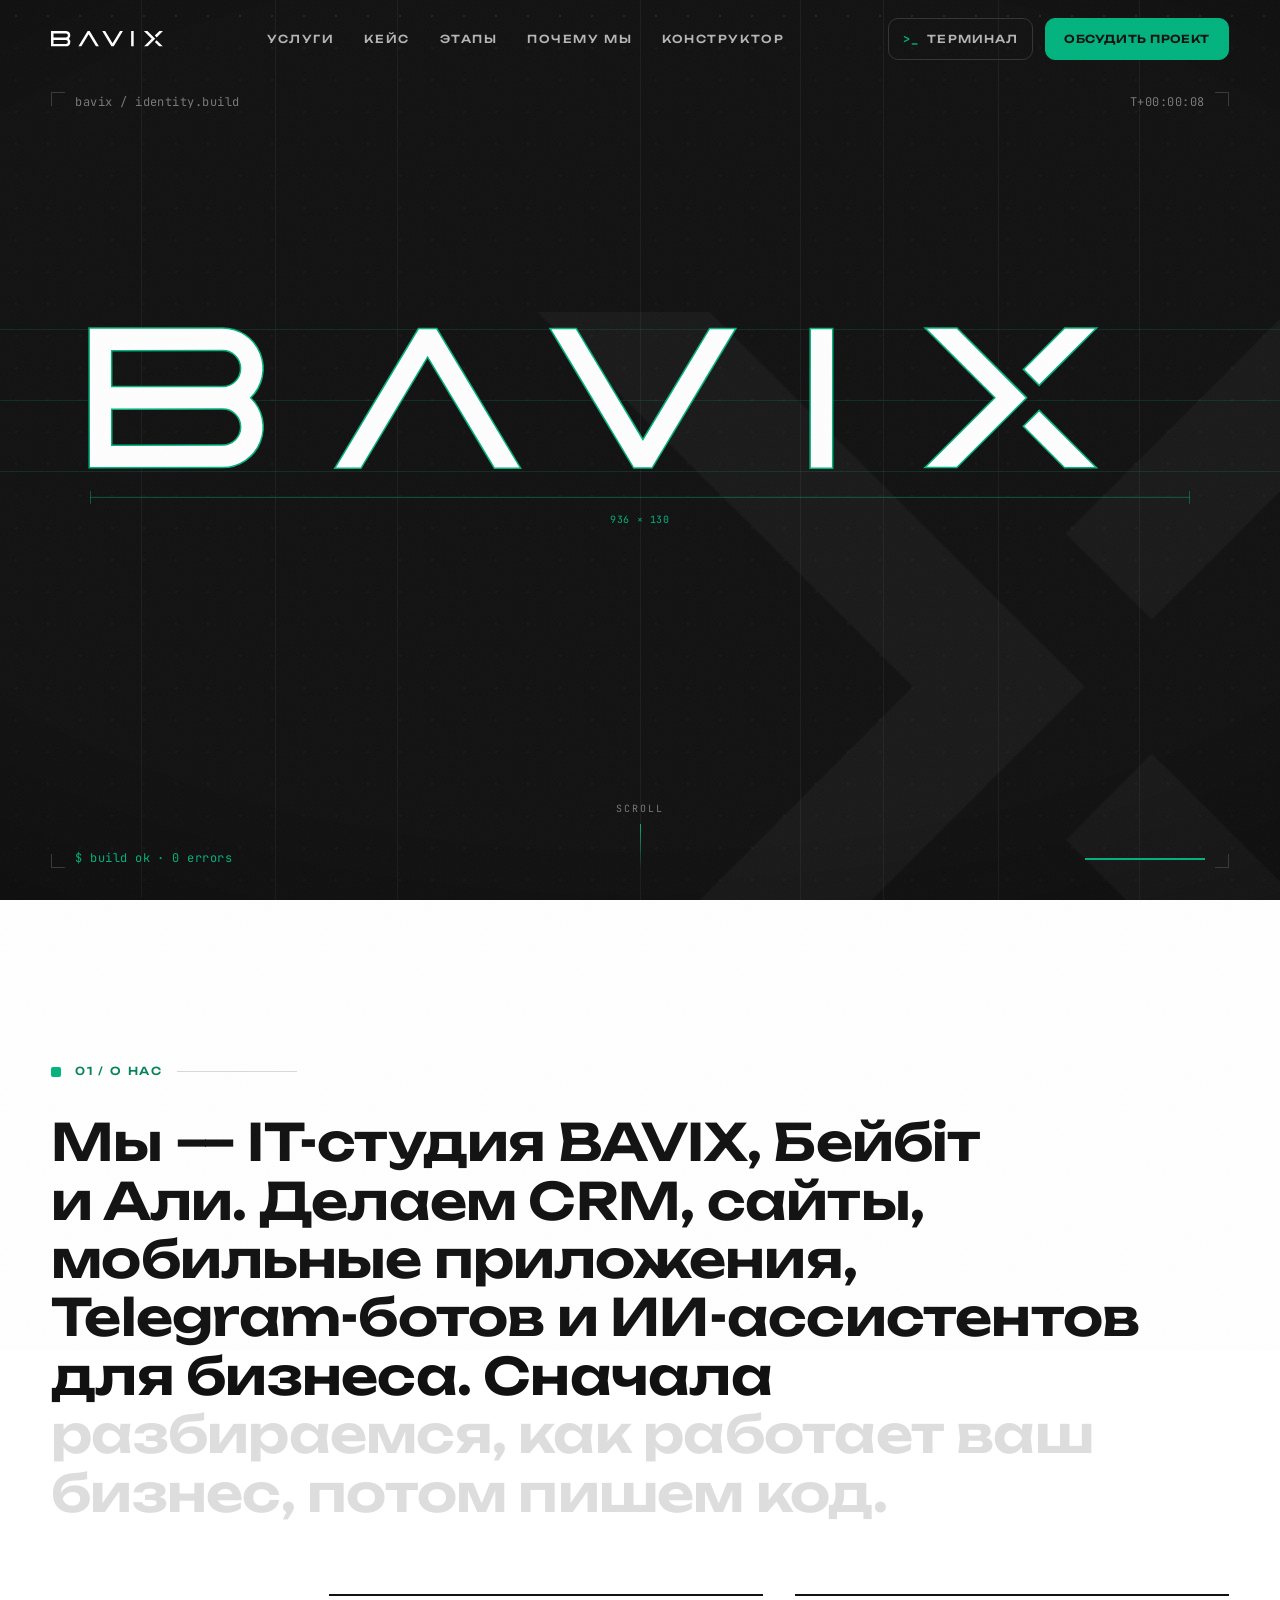
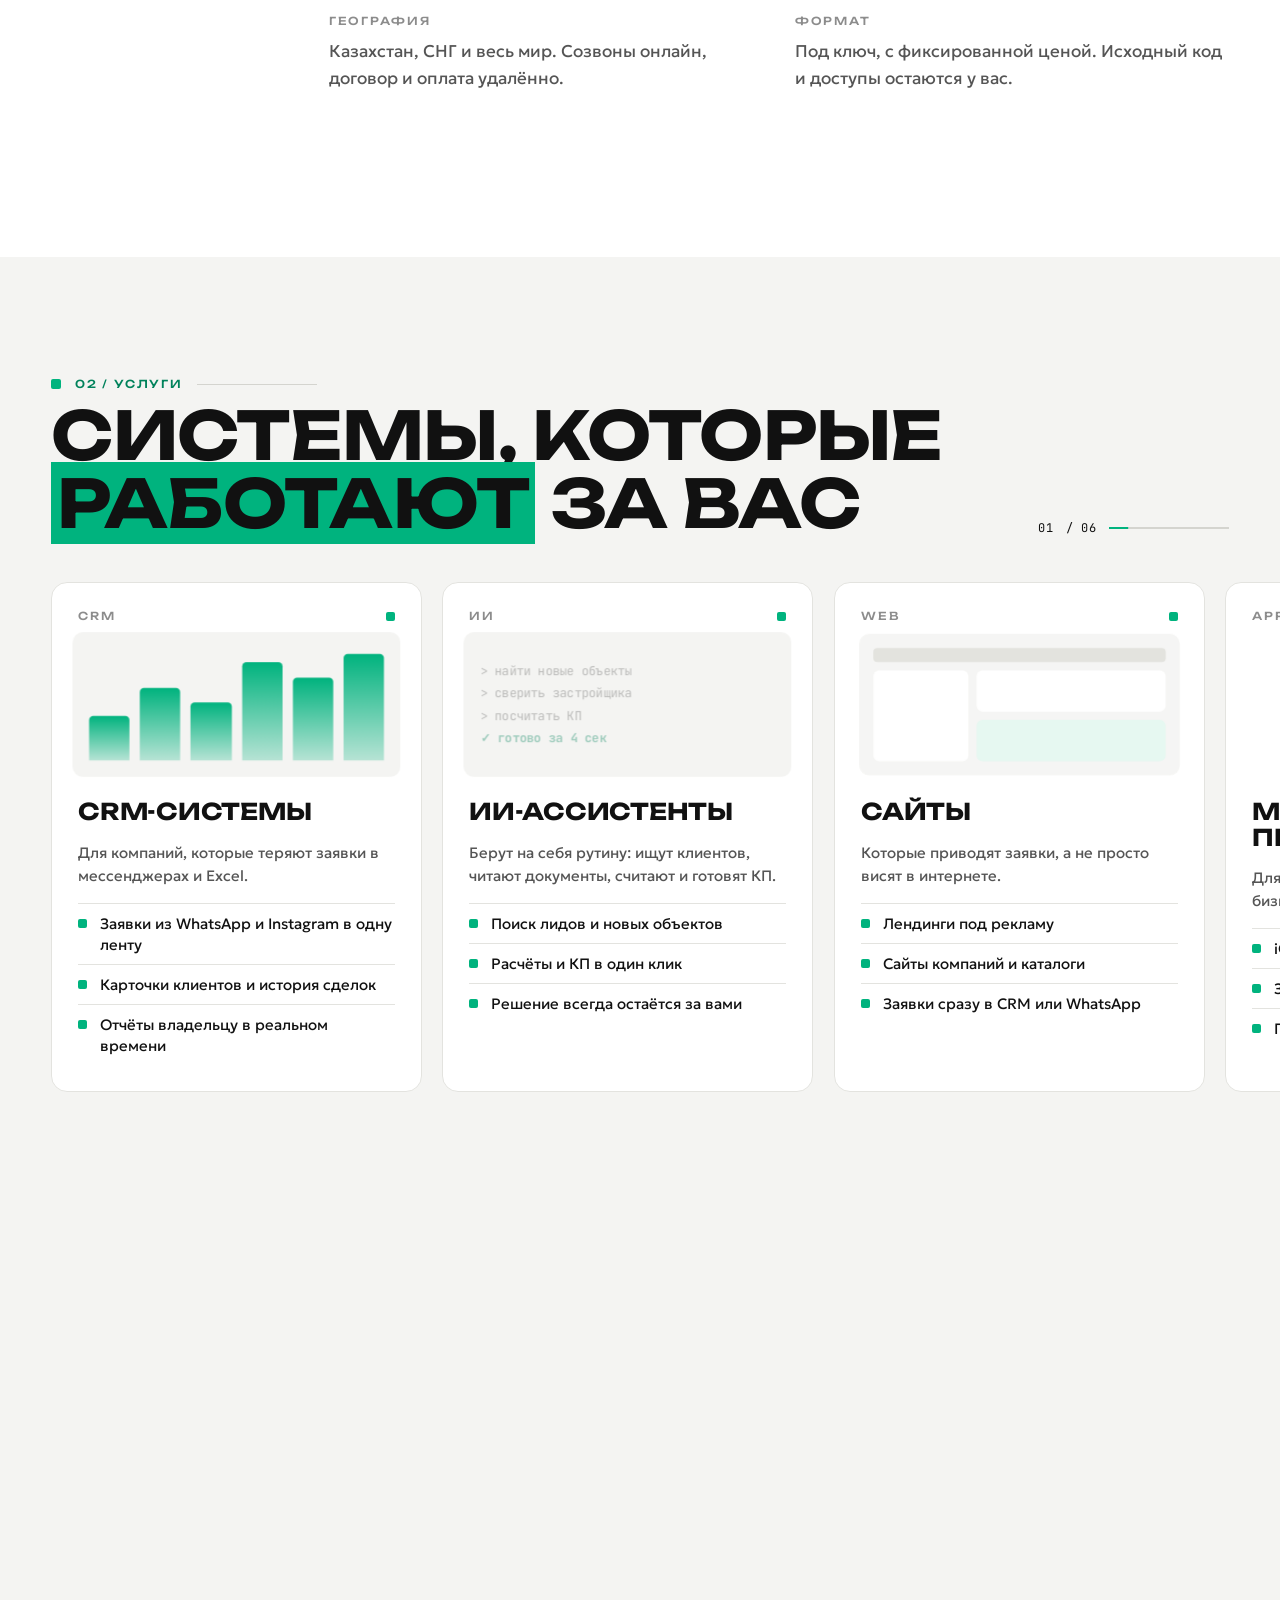
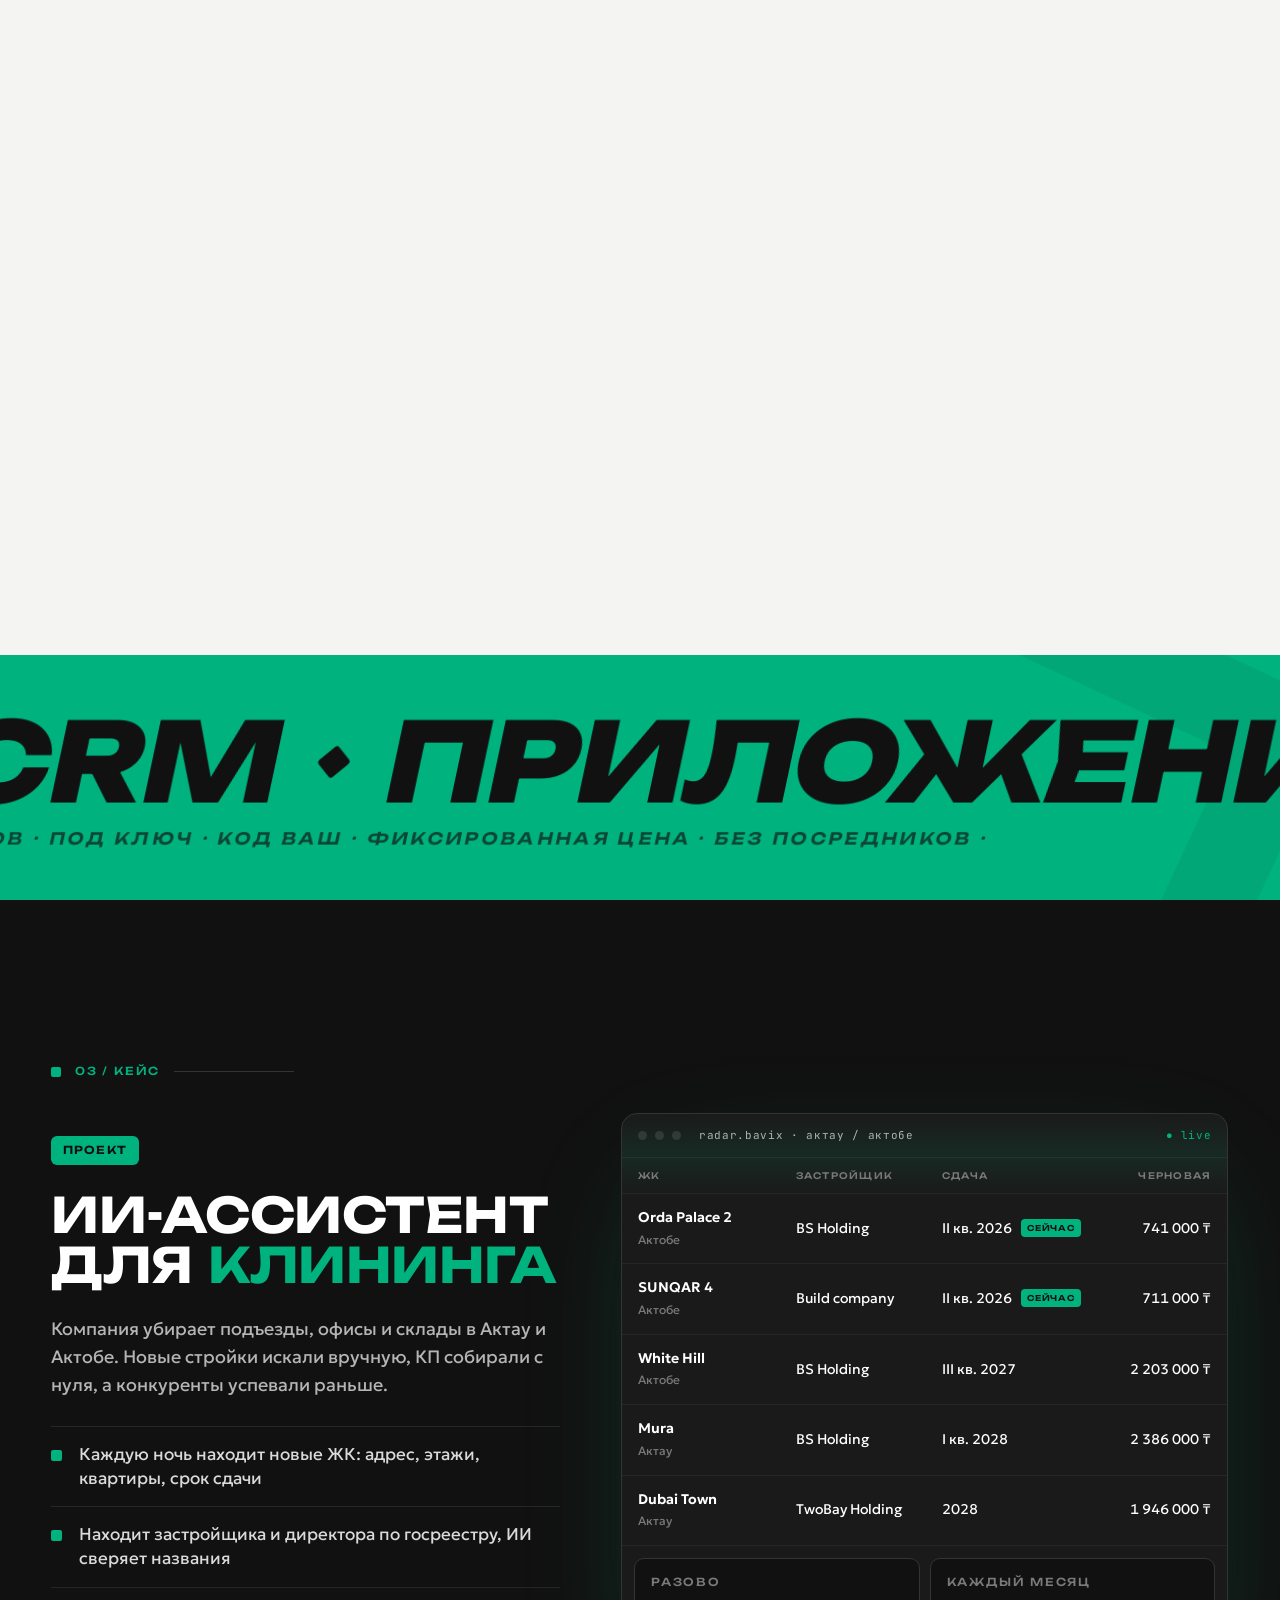
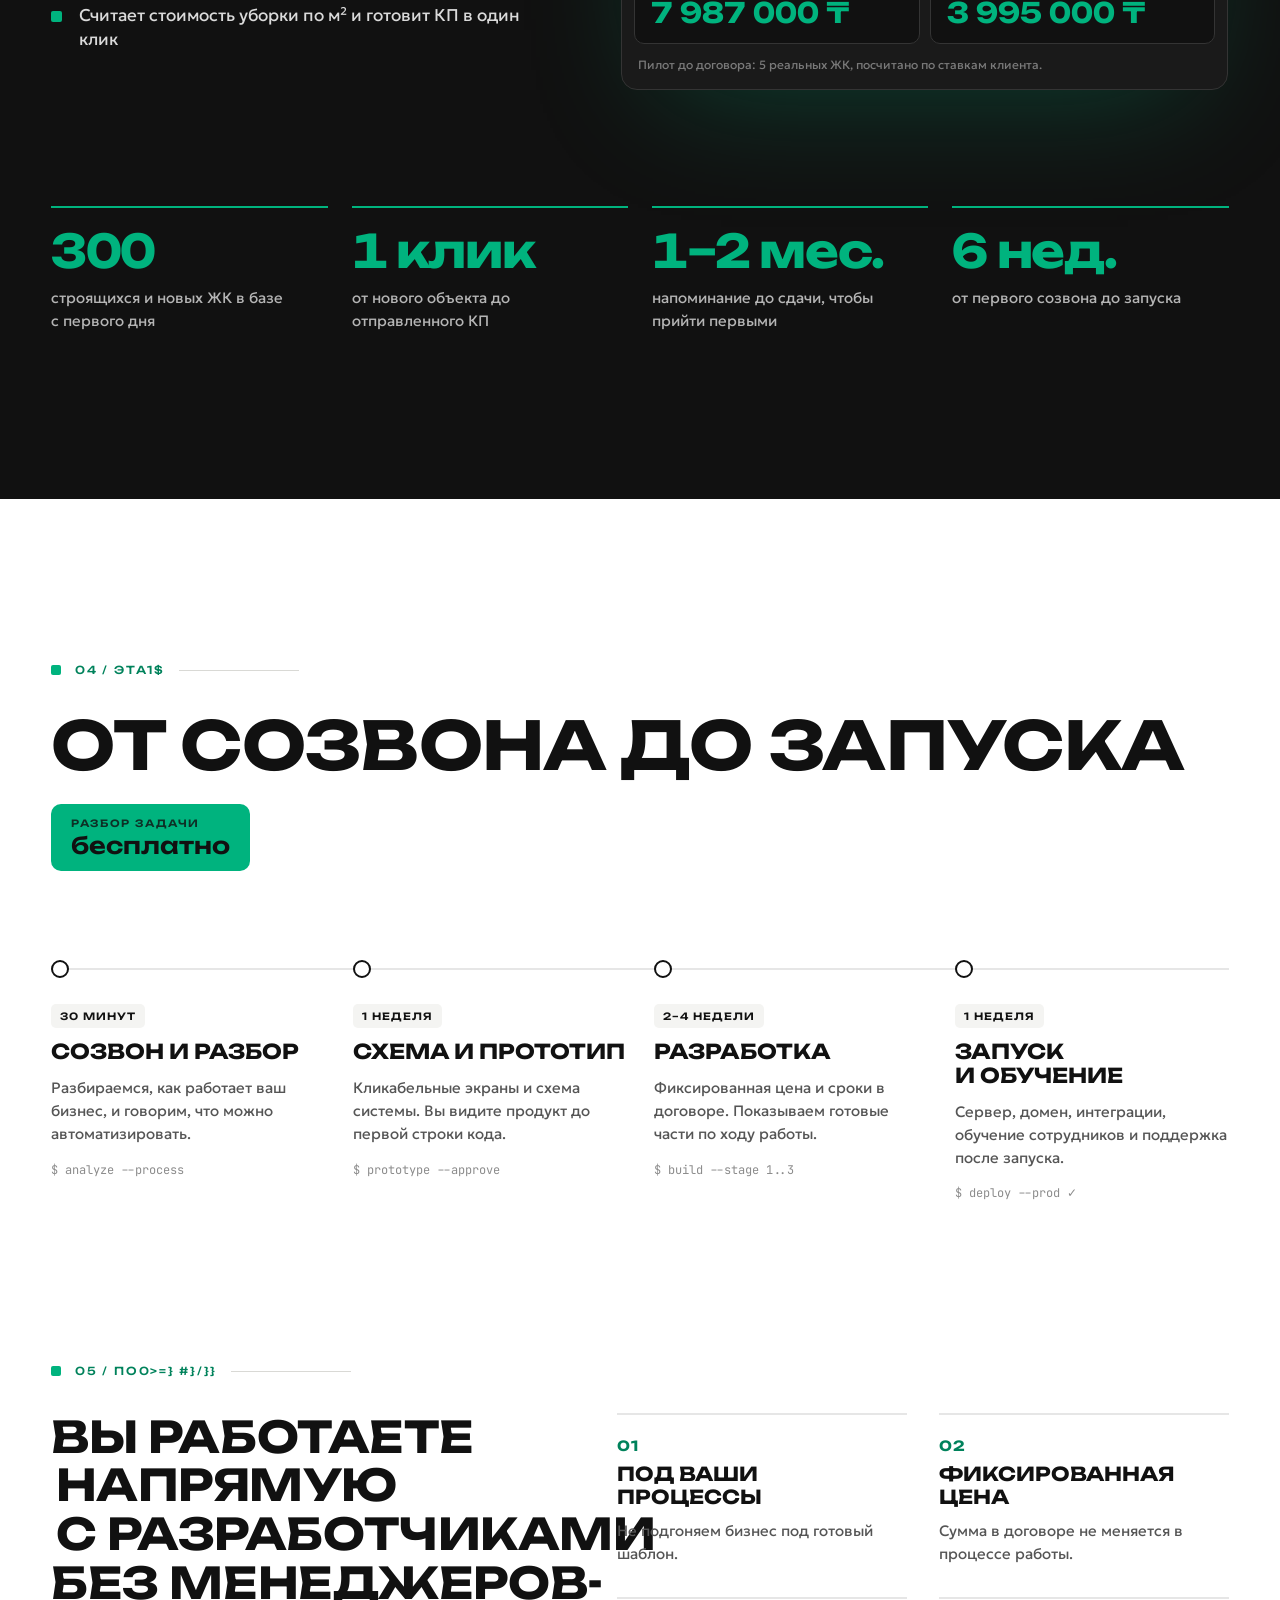
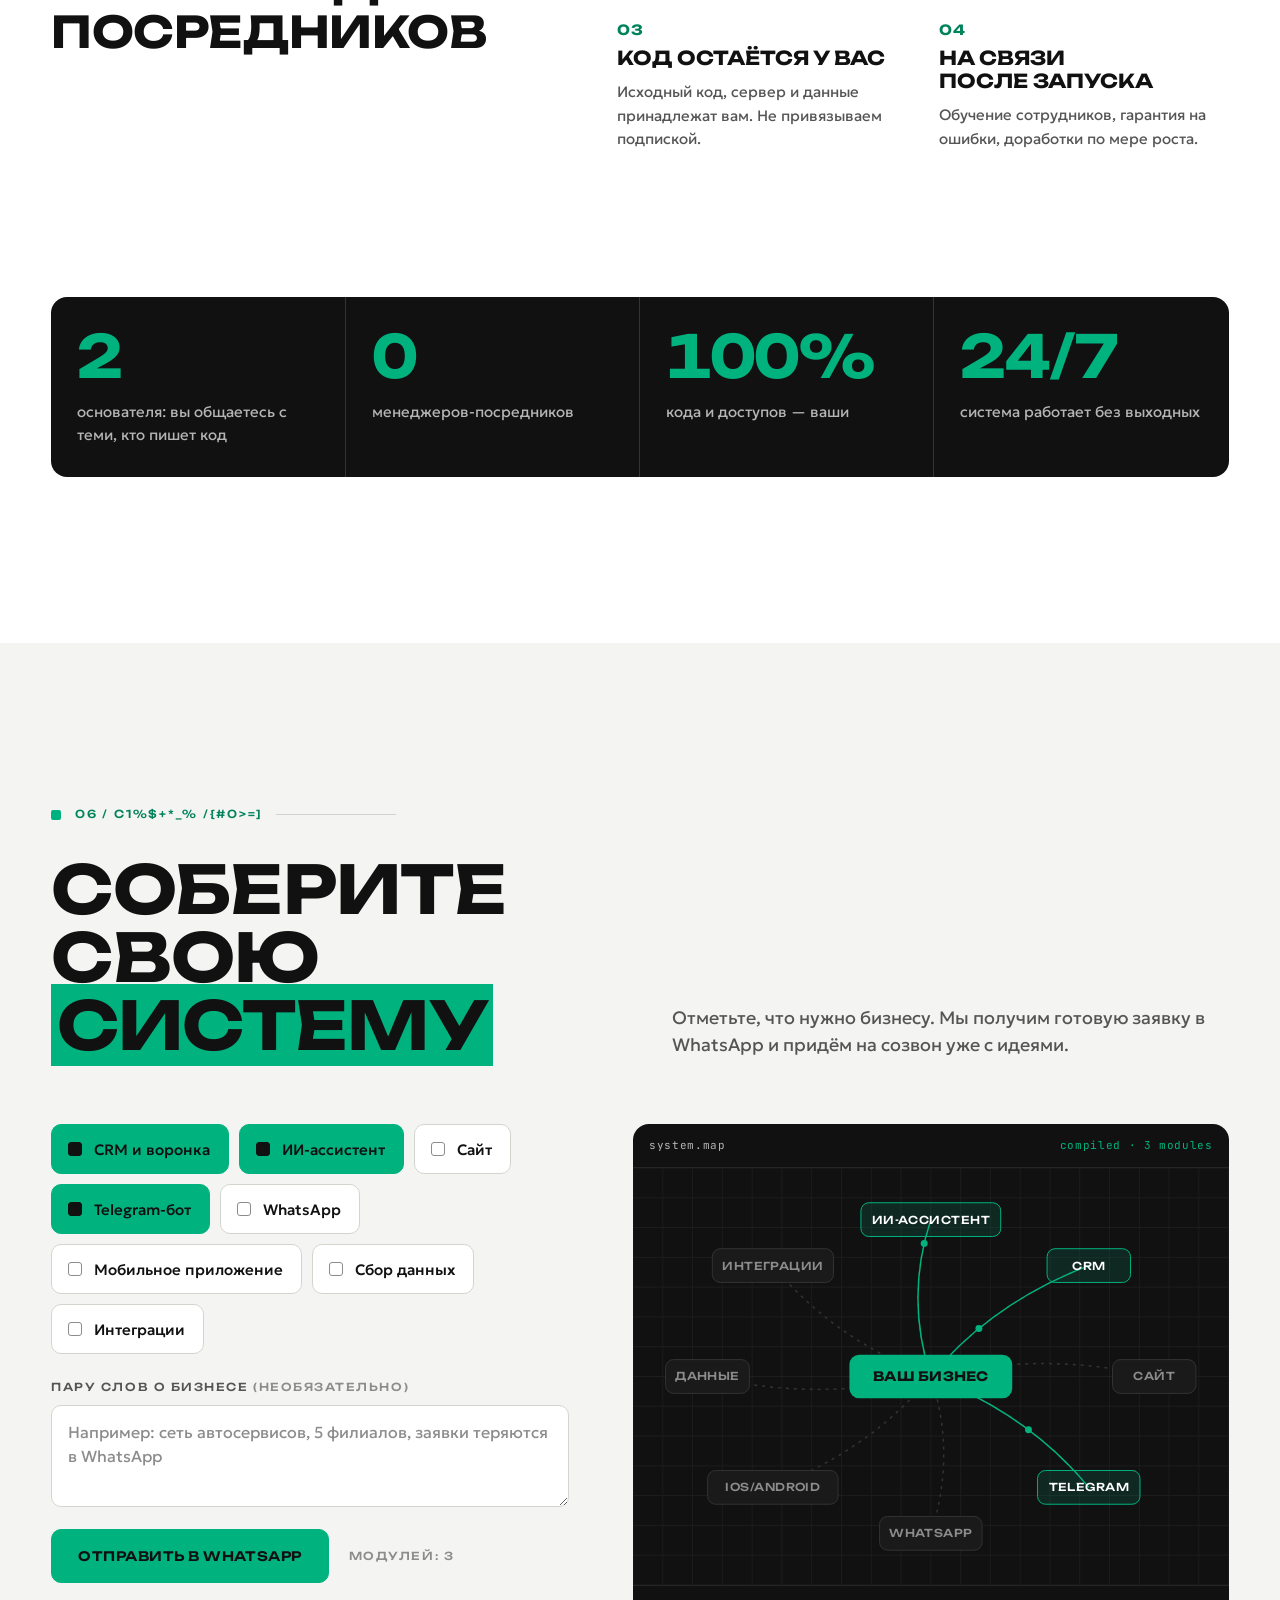
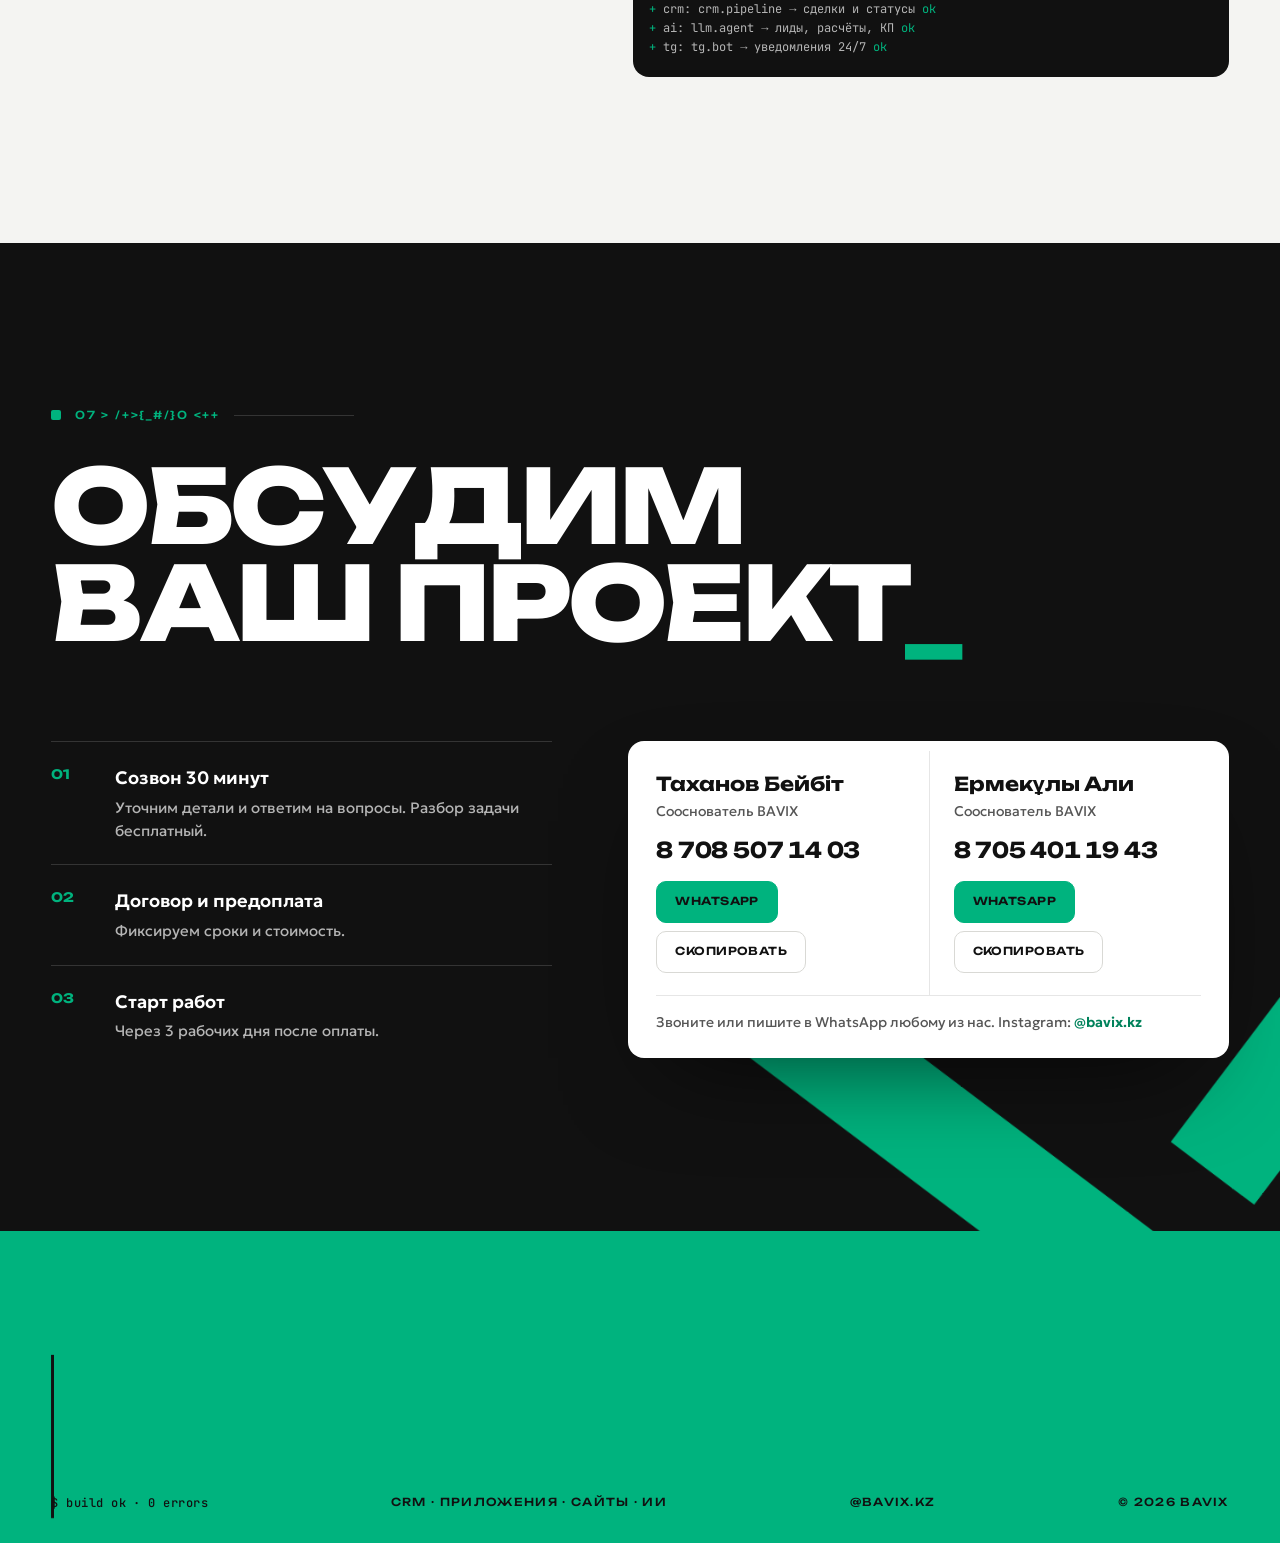
==== commit 06bb7b1f: "Add BAVIX logo intro in brand colors and sync site intro - motion/logo-intro: identity.build intro r" ====
--- a/index.html
+++ b/index.html
@@ -57,7 +57,7 @@
       <span class="crosshair__read" id="xy">X 0000 · Y 0000</span>
     </div>
 
-    <div class="terminal" id="terminal" aria-hidden="true"><span class="terminal__prompt">&gt;</span><span class="terminal__cmd" id="termText"></span><span class="terminal__caret"></span></div>
+    <div class="terminal" id="terminal" aria-hidden="true"><svg class="terminal__prompt" viewBox="776.5 0 94.7 130"><path fill="currentColor" d="M776.5,0 L806.2,0 L871.2,65 L806.2,130 L776.5,130 L841.5,65 Z"/></svg><span class="terminal__cmd" id="termText"></span><span class="terminal__caret"></span></div>
 
     <div class="hero__stage">
       <div class="guides" aria-hidden="true">
@@ -81,11 +81,13 @@
             <path class="L__line" d="M428.15,0 L506.15,130 L523.25,130 L601.25,0 L576.76,0 L514.7,103.43 L452.64,0 Z"/>
           </g>
           <g class="L" data-depth="-1.3">
-            <path class="L__fill" d="M670,0 L691,0 L691,130 L670,130 Z"/>
+            <path class="L__fill L__i" d="M670,0 L691,0 L691,130 L670,130 Z"/>
             <path class="L__line" d="M670,0 L691,0 L691,130 L670,130 Z"/>
           </g>
           <g class="L" data-depth="0.9">
-            <path class="L__fill" d="M776.5,0 L806.2,0 L871.2,65 L806.2,130 L776.5,130 L841.5,65 Z M906.5,0 L936.2,0 L882.85,53.35 L868,38.5 Z M906.5,130 L936.2,130 L882.85,76.65 L868,91.5 Z"/>
+            <path class="L__fill L__chev" d="M776.5,0 L806.2,0 L871.2,65 L806.2,130 L776.5,130 L841.5,65 Z"/>
+            <path class="L__fill L__arm" data-dir="-1" d="M906.5,0 L936.2,0 L882.85,53.35 L868,38.5 Z"/>
+            <path class="L__fill L__arm" data-dir="1" d="M906.5,130 L936.2,130 L882.85,76.65 L868,91.5 Z"/>
             <path class="L__line" d="M776.5,0 L806.2,0 L871.2,65 L806.2,130 L776.5,130 L841.5,65 Z M906.5,0 L936.2,0 L882.85,53.35 L868,38.5 Z M906.5,130 L936.2,130 L882.85,76.65 L868,91.5 Z"/>
           </g>
           <rect class="hero__cursor" x="966" y="109" width="58" height="21"/>
--- a/assets/style.css
+++ b/assets/style.css
@@ -182,10 +182,13 @@
 
 .terminal {
   position: absolute !important; z-index: 4 !important; left: 50%; top: 50%; transform: translate(-50%, -50%);
-  display: none; align-items: center; gap: 18px; font: 400 clamp(28px, 4vw, 52px)/1 var(--f-mono); color: var(--c-white);
+  display: none; align-items: center; gap: .45em; font: 400 clamp(30px, 5.4vw, 104px)/1 var(--f-mono); color: var(--c-white); white-space: nowrap;
 }
 .is-intro .terminal { display: flex; }
-.terminal__prompt { font-weight: 700; }
+.terminal__prompt { height: .78em; width: auto; aspect-ratio: 94.7 / 130; color: var(--c-white); flex: none; }
+.morph { position: fixed; z-index: 40; pointer-events: none; }
+.morph--caret { background: var(--c-em); }
+.morph--chev { color: var(--c-white); }
 .terminal__cmd { color: var(--dim); white-space: pre; }
 .terminal__cmd b { color: var(--c-white); font-weight: 400; }
 .terminal__caret { width: 4px; height: 1.1em; background: var(--c-em); animation: blink 1s steps(1) infinite; }
@@ -205,6 +208,7 @@
 .L.is-hover .L__fill { opacity: .08; }
 .L.is-hover .L__line { opacity: 1; }
 .L__fill, .L__line { transition: opacity .25s; }
+.is-intro .L__fill, .is-intro .L__line { transition: none; }
 .anchor { fill: var(--c-ink); stroke: var(--c-em); stroke-width: 1; vector-effect: non-scaling-stroke; opacity: 0; transition: opacity .25s; }
 .L.is-hover .anchor { opacity: 1; }
 .hero__cursor { fill: var(--c-em); animation: blink 1.05s steps(1) infinite; }
